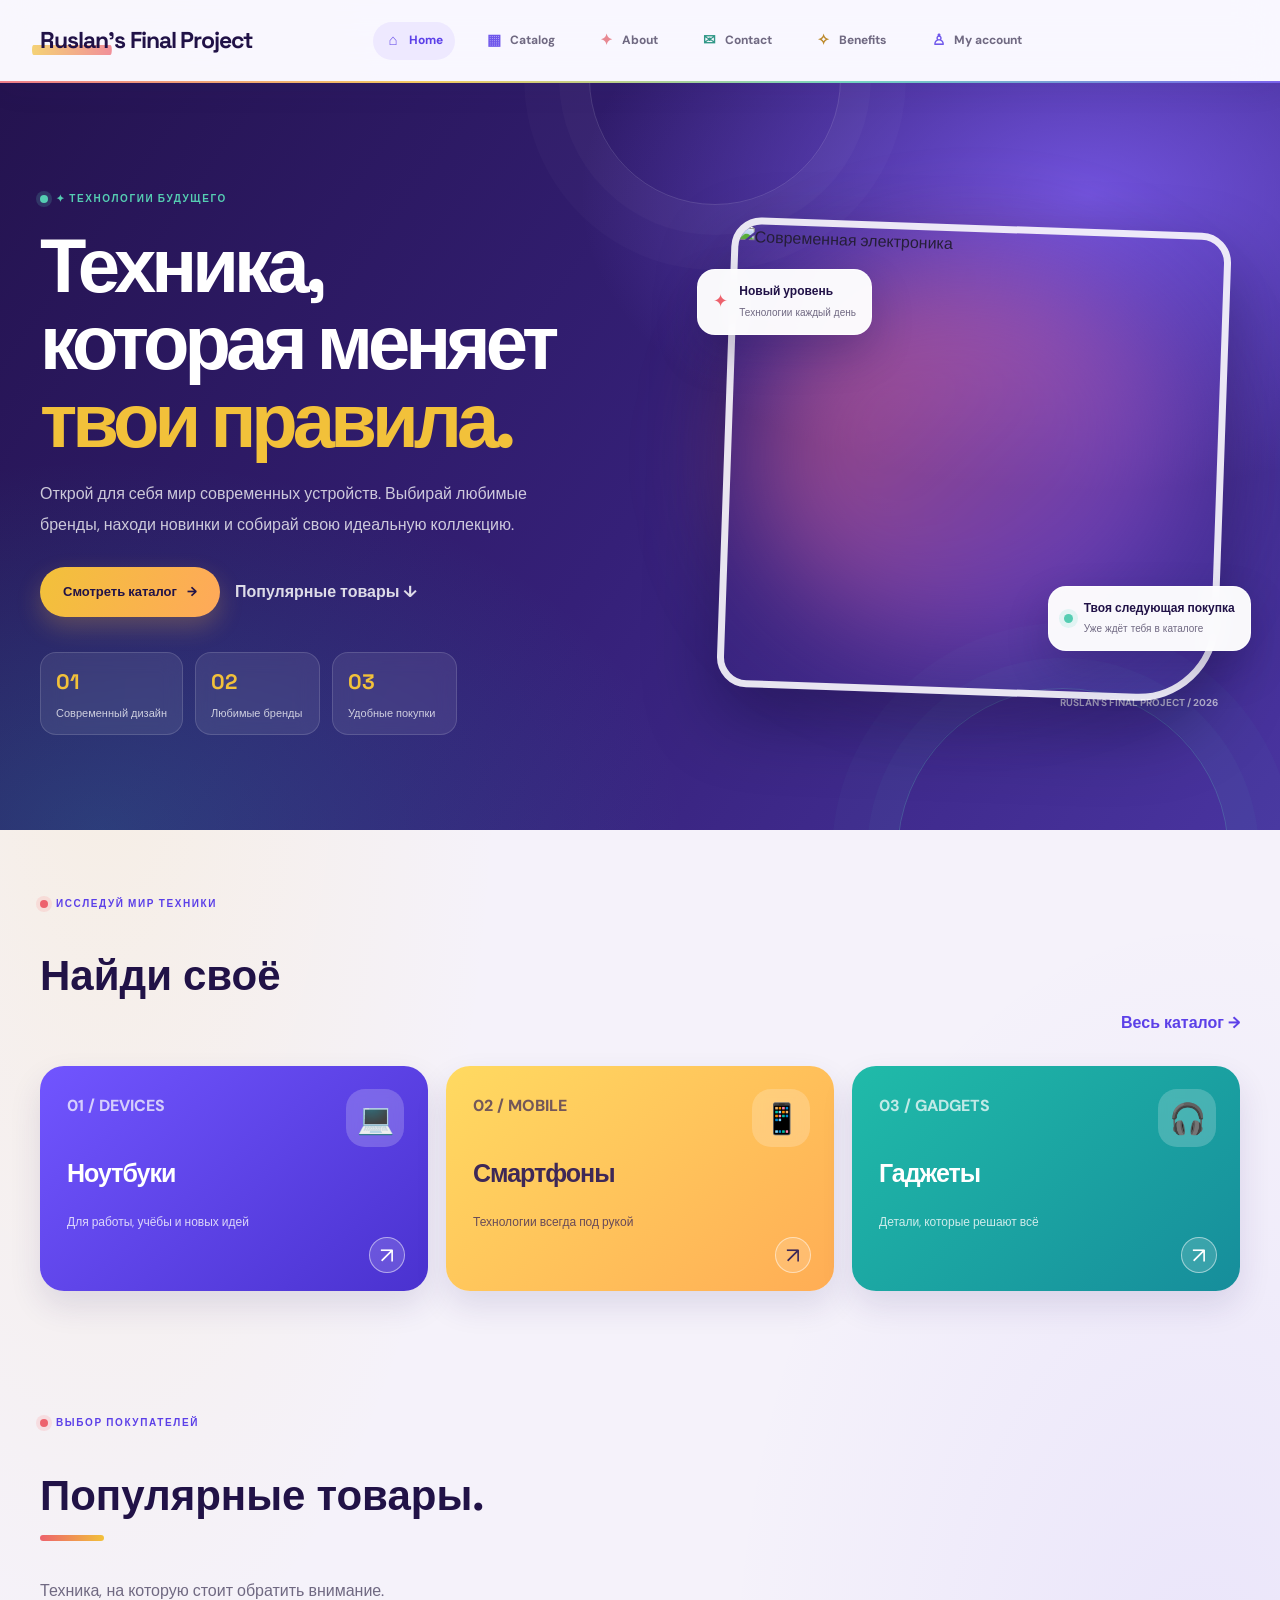
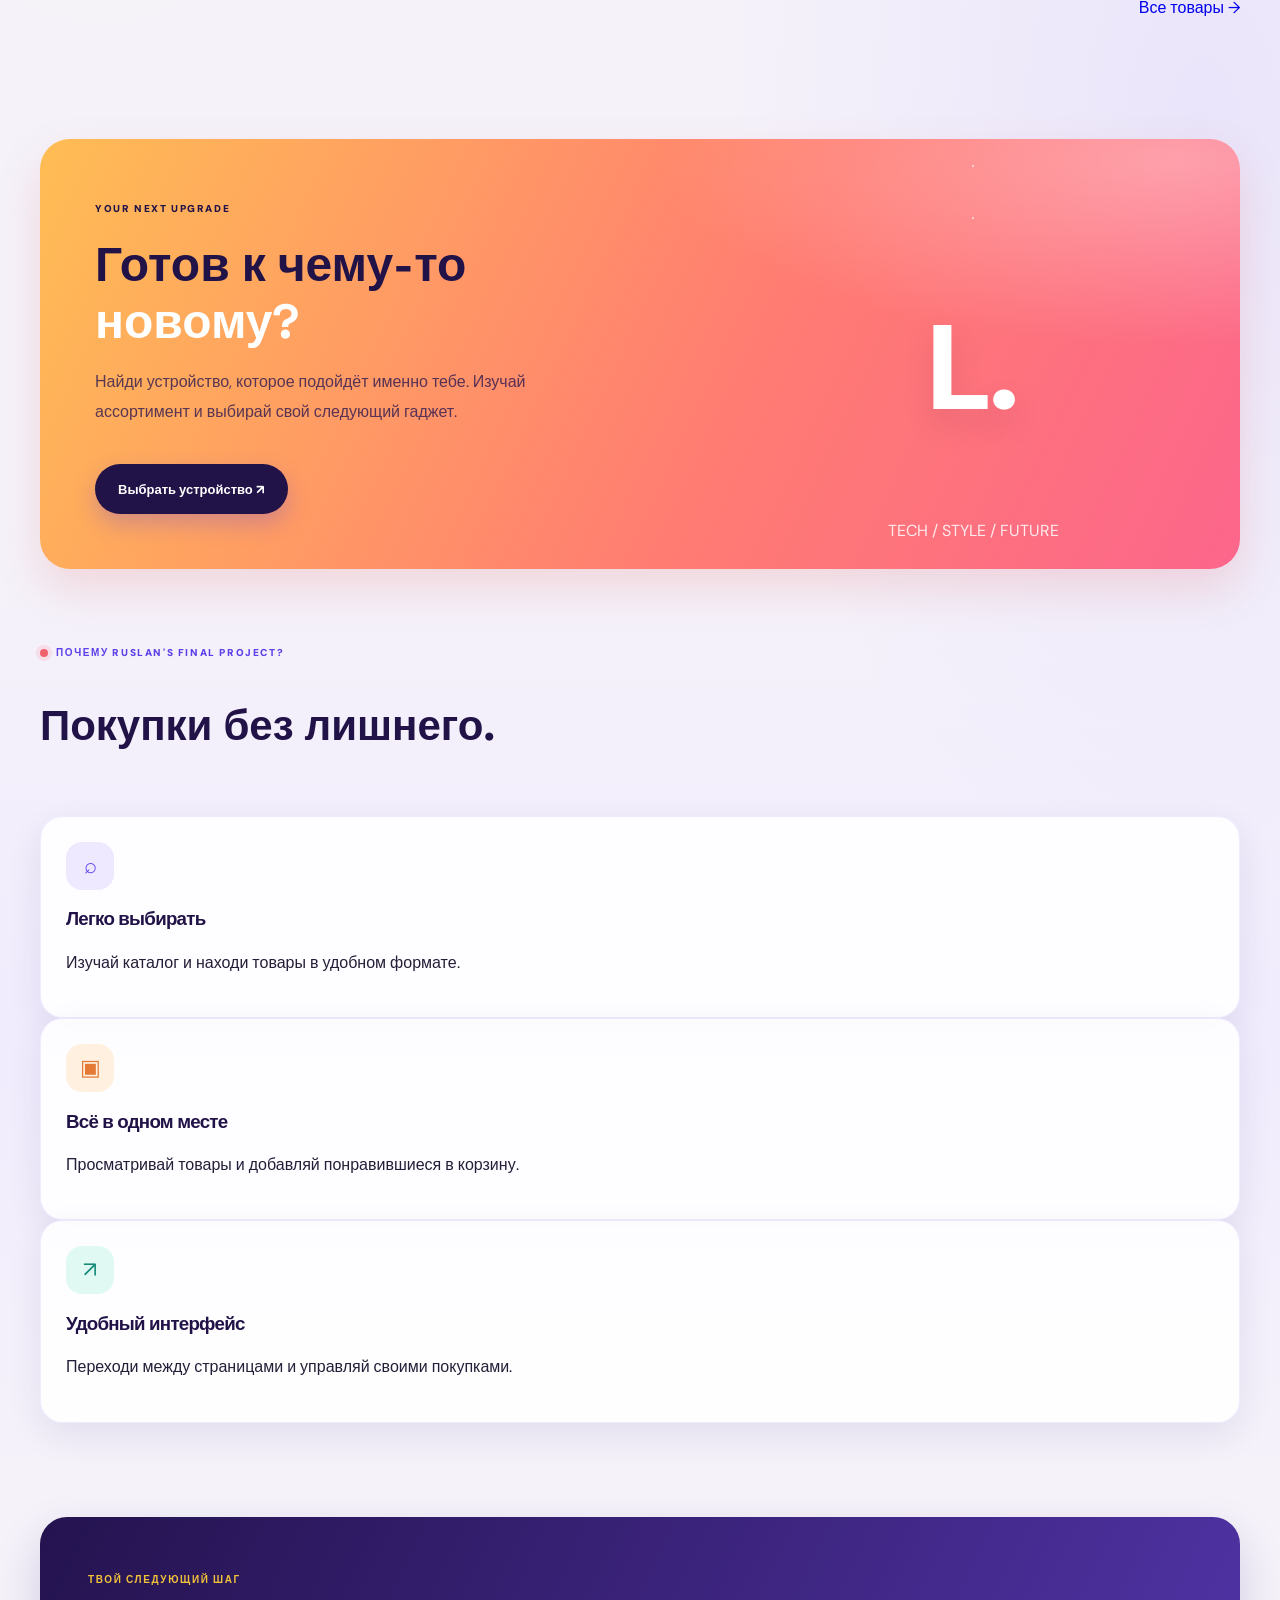
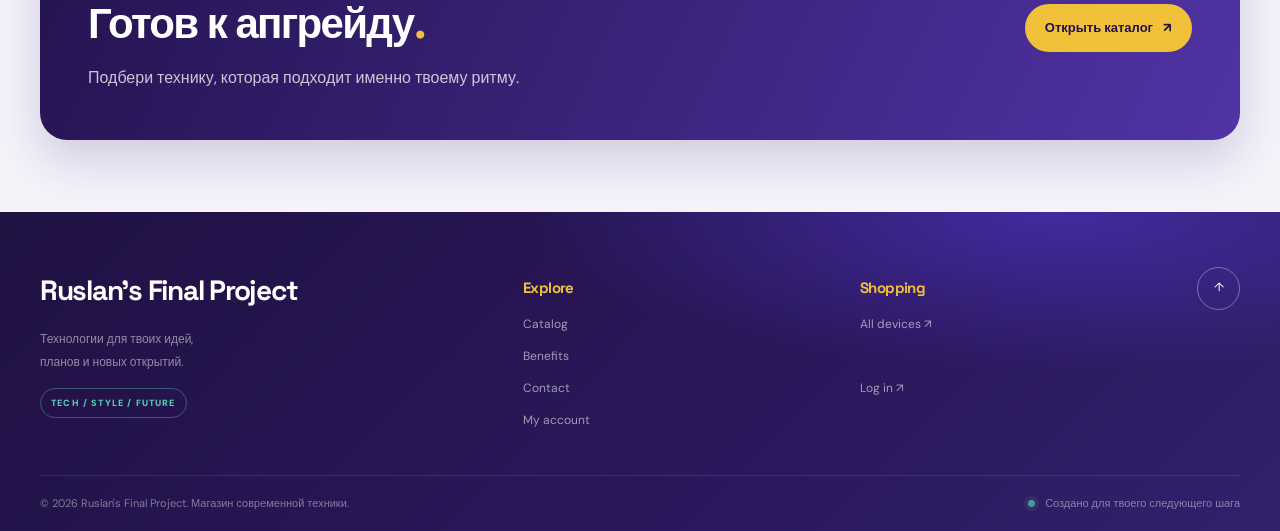
==== index.html @ 6d7d28b5 "Ruslan-s-Final-Project Ruslan-s-Final-Project" ====
<!doctype html>
<html lang="ru">
<head>
    <meta charset="UTF-8">
    <meta name="viewport" content="width=device-width, initial-scale=1.0">
    <title>Ruslan's Final Project — Магазин техники</title>
    <link rel="stylesheet" href="FinalProject.css">
</head>

<body>

    <!-- HEADER -->
    <header class="header" id="top">
        <div class="container header_inner">

            <a href="home.html" class="logo">Ruslan's Final Project</a>

            <nav class="nav" aria-label="Main navigation">
                <a href="home.html" class="nav_link active">Home</a>
                <a href="catalog.html" class="nav_link">Catalog</a>
                <a href="about.html" class="nav_link">About</a>
                <a href="Shop.html" class="nav_link">Contact</a>
                <a href="#advantages" class="nav_link">Benefits</a>
                <a href="account.html" class="nav_link">My account</a>
            </nav>

            <div class="header_action">
                <a href="cart.html" class="cart-link" data-auth-cart>
                    🛒 Cart
                </a>
            </div>

        </div>
    </header>


    <main>

        <!-- HERO -->
        <section class="home-hero">
            <div class="container hero-grid">

                <div class="hero-content">
                    <span class="hero-label">
                        ✦ ТЕХНОЛОГИИ БУДУЩЕГО
                    </span>

                    <h1>
                        Техника,<br>
                        которая меняет<br>
                        <span>твои правила.</span>
                    </h1>

                    <p>
                        Открой для себя мир современных устройств.
                        Выбирай любимые бренды, находи новинки
                        и собирай свою идеальную коллекцию.
                    </p>

                    <div class="hero-buttons">
                        <a href="catalog.html" class="btn">
                            Смотреть каталог <span>→</span>
                        </a>

                        <a href="#products-section" class="hero-secondary">
                            Популярные товары ↓
                        </a>
                    </div>

                    <div class="hero-stats">
                        <div>
                            <strong>01</strong>
                            <span>Современный дизайн</span>
                        </div>

                        <div>
                            <strong>02</strong>
                            <span>Любимые бренды</span>
                        </div>

                        <div>
                            <strong>03</strong>
                            <span>Удобные покупки</span>
                        </div>
                    </div>
                </div>

                <div class="hero-visual">
                    <div class="hero-glow"></div>

                    <div class="hero-image">
                        <img
                            src="https://images.unsplash.com/photo-1498049794561-7780e7231661?auto=format&fit=crop&w=1100&q=85"
                            alt="Современная электроника"
                        >
                    </div>

                    <div class="floating-card floating-card-top">
                        <span class="floating-icon">✦</span>
                        <div>
                            <strong>Новый уровень</strong>
                            <small>Технологии каждый день</small>
                        </div>
                    </div>

                    <div class="floating-card floating-card-bottom">
                        <span class="floating-dot"></span>
                        <div>
                            <strong>Твоя следующая покупка</strong>
                            <small>Уже ждёт тебя в каталоге</small>
                        </div>
                    </div>

                    <div class="hero-number">RUSLAN'S FINAL PROJECT / 2026</div>
                </div>

            </div>
        </section>


        <!-- CATEGORY STRIP -->
        <section class="category-section">
            <div class="container">

                <div class="section-heading">
                    <div>
                        <span class="eyebrow">ИССЛЕДУЙ МИР ТЕХНИКИ</span>
                        <h2>Найди своё</h2>
                    </div>

                    <a href="catalog.html" class="text-link">
                        Весь каталог →
                    </a>
                </div>

                <div class="category-grid">

                    <a href="catalog.html" class="category-card category-blue">
                        <span class="category-number">01 / DEVICES</span>
                        <span class="category-emoji">💻</span>
                        <h3>Ноутбуки</h3>
                        <p>Для работы, учёбы и новых идей</p>
                        <span class="category-arrow">↗</span>
                    </a>

                    <a href="catalog.html" class="category-card category-yellow">
                        <span class="category-number">02 / MOBILE</span>
                        <span class="category-emoji">📱</span>
                        <h3>Смартфоны</h3>
                        <p>Технологии всегда под рукой</p>
                        <span class="category-arrow">↗</span>
                    </a>

                    <a href="catalog.html" class="category-card category-dark">
                        <span class="category-number">03 / GADGETS</span>
                        <span class="category-emoji">🎧</span>
                        <h3>Гаджеты</h3>
                        <p>Детали, которые решают всё</p>
                        <span class="category-arrow">↗</span>
                    </a>

                </div>

            </div>
        </section>


        <!-- PRODUCTS -->
        <section class="section products-section" id="products-section">
            <div class="container">

                <div class="section-heading">
                    <div>
                        <span class="eyebrow">ВЫБОР ПОКУПАТЕЛЕЙ</span>
                        <h2>Популярные товары<span class="yellow-dot">.</span></h2>
                        <p class="section-description">
                            Техника, на которую стоит обратить внимание.
                        </p>
                    </div>

                    <a href="catalog.html" class="all-products">
                        Все товары <span>→</span>
                    </a>
                </div>

                <!-- home.js загружает товары сюда -->
                <div class="products" id="products"></div>

            </div>
        </section>


        <!-- PROMO BANNER -->
        <section class="promo-section">
            <div class="container">

                <div class="promo-banner">
                    <div class="promo-content">
                        <span class="promo-label">YOUR NEXT UPGRADE</span>

                        <h2>
                            Готов к чему-то<br>
                            <span>новому?</span>
                        </h2>

                        <p>
                            Найди устройство, которое подойдёт именно тебе.
                            Изучай ассортимент и выбирай свой следующий гаджет.
                        </p>

                        <a href="catalog.html" class="promo-button">
                            Выбрать устройство ↗
                        </a>
                    </div>

                    <div class="promo-decoration">
                        <div class="promo-circle circle-one"></div>
                        <div class="promo-circle circle-two"></div>
                        <div class="promo-symbol">L.</div>
                        <span class="promo-caption">TECH / STYLE / FUTURE</span>
                    </div>
                </div>

            </div>
        </section>


        <!-- ADVANTAGES -->
        <section class="advantages-section" id="advantages">
            <div class="container">

                <div class="section-heading">
                    <div>
                        <span class="eyebrow">ПОЧЕМУ RUSLAN'S FINAL PROJECT?</span>
                        <h2>Покупки без лишнего.</h2>
                    </div>
                </div>

                <div class="advantages-grid">

                    <article class="advantage-card">
                        <div class="advantage-icon">⌕</div>
                        <h3>Легко выбирать</h3>
                        <p>
                            Изучай каталог и находи товары
                            в удобном формате.
                        </p>
                    </article>

                    <article class="advantage-card">
                        <div class="advantage-icon">▣</div>
                        <h3>Всё в одном месте</h3>
                        <p>
                            Просматривай товары и добавляй
                            понравившиеся в корзину.
                        </p>
                    </article>

                    <article class="advantage-card">
                        <div class="advantage-icon">↗</div>
                        <h3>Удобный интерфейс</h3>
                        <p>
                            Переходи между страницами
                            и управляй своими покупками.
                        </p>
                    </article>

                </div>

            </div>
        </section>


        <!-- BOTTOM CTA -->
        <section class="bottom-cta">
            <div class="container bottom-cta-inner">
                <div class="bottom-cta-copy">
                    <span class="footer-kicker">ТВОЙ СЛЕДУЮЩИЙ ШАГ</span>
                    <h2>Готов к апгрейду<span>.</span></h2>
                    <p>Подбери технику, которая подходит именно твоему ритму.</p>
                </div>
                <a class="bottom-cta-link" href="catalog.html">
                    Открыть каталог <span aria-hidden="true">↗</span>
                </a>
            </div>
        </section>

    </main>

    <footer class="home-footer">
        <div class="container">
            <div class="home-footer-main">
                <div class="home-footer-brand">
                    <a href="home.html" class="home-footer-logo">Ruslan's Final Project</a>
                    <p>Технологии для твоих идей,<br>планов и новых открытий.</p>
                    <span class="footer-stamp">TECH / STYLE / FUTURE</span>
                </div>

                <nav class="home-footer-nav" aria-label="Explore">
                    <h2>Explore</h2>
                    <a href="catalog.html">Catalog</a>
                    <a href="home.html#advantages">Benefits</a>
                    <a href="Shop.html">Contact</a>
                    <a href="account.html">My account</a>
                </nav>

                <nav class="home-footer-nav" aria-label="Shopping">
                    <h2>Shopping</h2>
                    <a href="catalog.html">All devices <span aria-hidden="true">↗</span></a>
                    <a href="cart.html" data-auth-cart>Cart <span aria-hidden="true">↗</span></a>
                    <a href="login.html">Log in <span aria-hidden="true">↗</span></a>
                </nav>

                <a class="home-footer-back" href="#top" aria-label="Back to top">↑</a>
            </div>

            <div class="home-footer-bottom">
                <span>© 2026 Ruslan's Final Project. Магазин современной техники.</span>
                <span><i aria-hidden="true"></i> Создано для твоего следующего шага</span>
            </div>
        </div>
    </footer>

    <script src="home.js"></script>
    <script src="auth-ui.js"></script>
</body>
</html>
---- FinalProject.css ----
@import url('https://fonts.googleapis.com/css2?family=DM+Sans:wght@400;500;600;700;800&family=Space+Grotesk:wght@500;600;700&display=swap');

/* ============================================
   FINAL PROJECT — ULTIMATE PREMIUM UI
   Existing colors preserved
   ============================================ */

:root {
  --navy: #14233b;
  --blue: #235db9;
  --yellow: #f4cb50;
  --background: #f4f6f9;
  --text: #1b2939;
  --muted: #68778a;
  --border: #dfe5ec;
  --white: #ffffff;
  --success: #256b4c;
  --fx-radius: 8px;
  --fx-radius-sm: 6px;
  --fx-speed: 280ms cubic-bezier(.2, .75, .25, 1);
  --fx-shadow: 0 8px 28px rgba(20, 35, 59, .07);
  --fx-shadow-hover: 0 18px 42px rgba(20, 35, 59, .13);
  --fx-border: 1px solid var(--border, #e2e8f2);
}

* {
  box-sizing: border-box;
}

html {
  scroll-behavior: smooth;
  scroll-padding-top: 100px;
}

body {
  margin: 0;
  min-height: 100vh;
  display: flex;
  flex-direction: column;
  font-family: 'DM Sans', sans-serif;
  color: var(--text);
  background: var(--background);
  line-height: 1.65;
  -webkit-font-smoothing: antialiased;
  text-rendering: optimizeLegibility;
}

h1,
h2,
h3,
h4 {
  font-family: 'Space Grotesk', sans-serif;
}

main {
  flex: 1;
}

img {
  max-width: 100%;
  display: block;
}

a {
  text-decoration: none;
}

button,
input,
textarea,
select {
  font: inherit;
}

button,
a {
  -webkit-tap-highlight-color: transparent;
}

button {
  cursor: pointer;
}

button:focus-visible,
a:focus-visible,
input:focus-visible,
select:focus-visible,
textarea:focus-visible {
  outline: 3px solid var(--blue, #1458d4);
  outline-offset: 4px;
}

::selection {
  background: var(--yellow, #ffd83d);
  color: var(--navy, #071a36);
}

/* HEADER */

.header {
  position: sticky;
  z-index: 1000;
  top: 0;
  border-bottom: var(--fx-border);
  background: color-mix(in srgb, white 90%, transparent);
  backdrop-filter: blur(18px);
  -webkit-backdrop-filter: blur(18px);
  box-shadow: 0 5px 25px rgba(0, 0, 0, .035);
}

.header_inner,
.header-inner {
  width: min(1200px, calc(100% - 40px));
  min-height: 80px;
  margin: auto;
  display: flex;
  align-items: center;
  justify-content: space-between;
  gap: 22px;
}

.logo {
  flex-shrink: 0;
  font-size: 30px;
  font-weight: 900;
  letter-spacing: -1.8px;
  transition: transform var(--fx-speed);
}

.logo:hover {
  transform: translateY(-2px);
}

.nav,
.header nav {
  display: flex;
  align-items: center;
  justify-content: center;
  gap: clamp(12px, 2vw, 27px);
}

.nav_link,
.header nav a {
  position: relative;
  display: inline-flex;
  align-items: center;
  gap: 7px;
  padding: 9px 0;
  font-size: 13px;
  font-weight: 700;
  white-space: nowrap;
  transition: color var(--fx-speed);
}

.nav_link::after,
.header nav a::after {
  position: absolute;
  right: 0;
  bottom: 2px;
  left: 0;
  height: 2px;
  content: "";
  background: var(--blue, #1458d4);
  border-radius: 5px;
  transform: scaleX(0);
  transform-origin: left;
  transition: transform var(--fx-speed);
}

.nav_link:hover::after,
.header nav a:hover::after {
  transform: scaleX(1);
}

.header_action {
  display: flex;
  align-items: center;
  gap: 10px;
}

.cart-link {
  display: inline-flex;
  align-items: center;
  justify-content: center;
  gap: 9px;
  min-height: 45px;
  padding: 0 18px;
  border: 1px solid transparent;
  border-radius: 13px;
  background: var(--yellow, #ffd83d);
  color: var(--navy, #071a36);
  font-size: 13px;
  font-weight: 850;
  box-shadow: 0 6px 16px rgba(0, 0, 0, .07);
  transition: all var(--fx-speed);
}

.cart-link:hover {
  transform: translateY(-3px);
  box-shadow: var(--fx-shadow-hover);
}

/* GLOBAL TITLES */

h1,
h2,
h3,
h4 {
  line-height: 1.2;
  letter-spacing: -.45px;
}

.section {
  padding: clamp(45px, 7vw, 82px) 0;
}

.section h1,
.section h2,
.section-heading h2 {
  font-size: clamp(28px, 4vw, 43px);
  font-weight: 850;
  letter-spacing: -1.3px;
}

.section h1::after,
.section h2::after {
  display: block;
  width: 55px;
  height: 5px;
  margin-top: 14px;
  content: "";
  background: var(--yellow, #ffd83d);
  border-radius: 20px;
}

.section-heading {
  display: flex;
  align-items: end;
  justify-content: space-between;
  gap: 20px;
  margin-bottom: 30px;
}

.section-description {
  max-width: 650px;
  margin-top: 12px;
  opacity: .75;
  line-height: 1.85;
}

/* BUTTON SYSTEM */

.btn,
button[type="submit"],
.checkout-btn,
.promo-button,
.pay-button {
  position: relative;
  display: inline-flex;
  align-items: center;
  justify-content: center;
  gap: 10px;
  min-height: 49px;
  padding: 13px 22px;
  overflow: hidden;
  border: 1px solid transparent;
  border-radius: 13px;
  background: var(--yellow, #ffd83d);
  color: var(--navy, #071a36);
  font-size: 13px;
  font-weight: 850;
  text-align: center;
  box-shadow: 0 7px 18px rgba(0, 0, 0, .06);
  transition: transform var(--fx-speed), box-shadow var(--fx-speed),
    filter var(--fx-speed);
}

.btn:hover,
button[type="submit"]:hover,
.checkout-btn:hover,
.promo-button:hover,
.pay-button:hover {
  transform: translateY(-3px);
  filter: brightness(.97);
  box-shadow: var(--fx-shadow-hover);
}

.btn:active,
button[type="submit"]:active,
.checkout-btn:active {
  transform: scale(.98);
}

.btn-secondary {
  background: var(--navy, #071a36);
  color: white;
}

/* HERO */

.hero {
  padding: clamp(25px, 5vw, 55px) 0;
}

.hero > .container > .btn {
  margin-bottom: 25px;
}

.image-banner {
  position: relative;
  overflow: hidden;
  border-radius: 25px;
  background: var(--navy, #071a36);
  box-shadow: var(--fx-shadow-hover);
}

.image-banner img {
  display: block;
  width: 100%;
  height: auto;
  max-height: 560px;
  object-fit: cover;
  transition: transform .7s ease;
}

.image-banner:hover img {
  transform: scale(1.025);
}

.home-hero {
  position: relative;
  overflow: hidden;
  padding: clamp(45px, 7vw, 85px) 0;
}

.hero-grid {
  display: grid;
  grid-template-columns: 1fr .9fr;
  align-items: center;
  gap: clamp(28px, 6vw, 80px);
}

.hero-content h1 {
  margin: 15px 0 20px;
  font-size: clamp(38px, 5.5vw, 70px);
  font-weight: 900;
  line-height: 1.04;
  letter-spacing: -2px;
}

.hero-content > p {
  max-width: 540px;
  opacity: .76;
  line-height: 1.9;
}

.hero-buttons {
  display: flex;
  flex-wrap: wrap;
  align-items: center;
  gap: 15px;
  margin-top: 27px;
}

.hero-visual {
  position: relative;
  min-width: 0;
}

.hero-image {
  height: clamp(280px, 38vw, 470px);
  overflow: hidden;
  border: 7px solid white;
  border-radius: 25px;
  box-shadow: var(--fx-shadow-hover);
  transform: rotate(1deg);
}

.hero-image img {
  width: 100%;
  height: 100%;
  object-fit: cover;
  transition: transform .6s ease;
}

.hero-image:hover img {
  transform: scale(1.04);
}

.hero-stats {
  display: flex;
  flex-wrap: wrap;
  gap: 25px;
  margin-top: 35px;
}

.hero-stats > div {
  display: grid;
  gap: 4px;
}

.hero-stats strong {
  font-size: 21px;
  font-weight: 900;
}

.hero-stats span {
  font-size: 11px;
  opacity: .7;
}

/* CATEGORY CARDS */

.category-grid {
  display: grid;
  grid-template-columns: repeat(3, minmax(0, 1fr));
  gap: 18px;
}

.category-card {
  position: relative;
  min-height: 210px;
  padding: 25px;
  overflow: hidden;
  border: 1px solid rgba(255, 255, 255, .25);
  border-radius: var(--fx-radius);
  transition: transform var(--fx-speed), box-shadow var(--fx-speed);
}

.category-card:hover {
  transform: translateY(-6px);
  box-shadow: var(--fx-shadow-hover);
}

.category-card h3 {
  margin-top: 38px;
  font-size: 23px;
  font-weight: 850;
}

.category-card p {
  margin-top: 8px;
  font-size: 12px;
  opacity: .78;
}

.category-emoji {
  position: absolute;
  top: 20px;
  right: 22px;
  font-size: 31px;
  transition: transform var(--fx-speed);
}

.category-card:hover .category-emoji {
  transform: rotate(-8deg) scale(1.12);
}

.category-arrow {
  position: absolute;
  right: 23px;
  bottom: 18px;
  font-size: 22px;
}

/* PROMO BANNER */

.promo-banner {
  position: relative;
  display: grid;
  grid-template-columns: 1fr .8fr;
  min-height: 310px;
  overflow: hidden;
  border-radius: 25px;
  box-shadow: var(--fx-shadow);
}

.promo-content {
  position: relative;
  z-index: 1;
  padding: clamp(25px, 5vw, 55px);
}

.promo-content h2 {
  margin: 15px 0;
  font-size: clamp(30px, 4.5vw, 49px);
  font-weight: 900;
}

.promo-content > p {
  max-width: 450px;
  opacity: .75;
  line-height: 1.85;
}

.promo-button {
  margin-top: 22px;
}

.promo-decoration {
  position: relative;
  display: grid;
  place-items: center;
}

.promo-symbol {
  font-size: clamp(70px, 12vw, 140px);
  font-weight: 900;
  transition: transform .5s ease;
}

.promo-banner:hover .promo-symbol {
  transform: rotate(-8deg) scale(1.08);
}

/* PRODUCT GRID */

.products {
  display: grid;
  grid-template-columns: repeat(auto-fit, minmax(min(100%, 225px), 1fr));
  align-items: stretch;
  gap: 22px;
}

.product-card,
.product,
.products > .card,
.products > div {
  position: relative;
  display: flex;
  min-width: 0;
  flex-direction: column;
  overflow: hidden;
  padding: 17px;
  border: var(--fx-border);
  border-radius: var(--fx-radius);
  background: white;
  box-shadow: var(--fx-shadow);
  transition: transform var(--fx-speed), box-shadow var(--fx-speed),
    border-color var(--fx-speed);
}

.product-card:hover,
.product:hover,
.products > .card:hover,
.products > div:hover {
  transform: translateY(-7px);
  box-shadow: var(--fx-shadow-hover);
}

.product img,
.product-card img,
.card_img,
.products > .card img {
  width: 100%;
  height: 220px;
  padding: 12px;
  border-radius: 14px;
  background: #f5f7fb;
  object-fit: contain;
  transition: transform .45s ease;
}

.product:hover img,
.product-card:hover img,
.products > .card:hover img {
  transform: scale(1.045);
}

.product h2,
.product h3,
.product-card h2,
.product-card h3,
.card_title {
  margin: 15px 0 8px;
  font-size: 16px;
  font-weight: 850;
}

.product p,
.product-card p {
  font-size: 13px;
  line-height: 1.75;
  opacity: .72;
}

.card_price,
.product-price,
.product .price {
  margin: 12px 0;
  font-size: 21px;
  font-weight: 900;
}

.product button,
.product-card button,
.card button,
.products button {
  min-height: 43px;
  padding: 10px 14px;
  border: 0;
  border-radius: 11px;
  background: var(--navy, #071a36);
  color: white;
  font-size: 12px;
  font-weight: 800;
  transition: transform var(--fx-speed), filter var(--fx-speed);
}

.product button:hover,
.product-card button:hover,
.card button:hover,
.products button:hover {
  transform: translateY(-2px);
  filter: brightness(1.18);
}

.products button + button {
  margin-top: 8px;
}

/* SEARCH AND FILTERS */

#search {
  width: min(100%, 480px);
  min-height: 50px;
  margin: 20px 10px 20px 0;
  padding: 12px 17px;
  border: var(--fx-border);
  border-radius: 14px;
  background: white;
  box-shadow: var(--fx-shadow);
}

#categories {
  display: flex;
  flex-wrap: wrap;
  gap: 10px;
  margin-bottom: 25px;
}

#categories button,
.chip {
  padding: 9px 15px;
  border: var(--fx-border);
  border-radius: 999px;
  background: white;
  font-size: 12px;
  font-weight: 800;
  transition: all var(--fx-speed);
}

#categories button:hover,
.chip:hover {
  transform: translateY(-2px);
}

/* PRODUCT DETAILS */

#product:not(:empty) {
  display: grid;
  grid-template-columns: minmax(0, 1fr) minmax(0, 1fr);
  align-items: center;
  gap: clamp(25px, 5vw, 65px);
  margin: 35px 0;
  padding: clamp(20px, 4vw, 42px);
  border: var(--fx-border);
  border-radius: 25px;
  background: white;
  box-shadow: var(--fx-shadow);
}

#product img {
  width: 100%;
  max-height: 440px;
  padding: 18px;
  border-radius: 17px;
  background: #f5f7fb;
  object-fit: contain;
}

#product h1,
#product h2 {
  margin-bottom: 16px;
  font-size: clamp(27px, 4vw, 40px);
  font-weight: 900;
}

#product p {
  margin: 10px 0;
  opacity: .75;
}

#product button {
  margin-top: 17px;
}

#reviews {
  margin: 25px 0 55px;
  padding: 25px;
  border: var(--fx-border);
  border-radius: var(--fx-radius);
  background: white;
  box-shadow: var(--fx-shadow);
}

/* AUTHENTICATION */

.auth {
  display: grid;
  min-height: 70vh;
  place-items: center;
  padding: 45px 20px;
}

.form {
  width: min(100%, 460px);
  padding: clamp(25px, 5vw, 43px);
  border: var(--fx-border);
  border-radius: 24px;
  background: white;
  box-shadow: var(--fx-shadow-hover);
  animation: fx-enter .5s ease both;
}

.form h1 {
  margin-bottom: 25px;
  font-size: clamp(28px, 4vw, 36px);
  font-weight: 900;
  letter-spacing: -1px;
}

.form input,
.form select,
.form textarea {
  display: block;
  width: 100%;
  min-height: 49px;
  margin-bottom: 14px;
  padding: 12px 15px;
  border: var(--fx-border);
  border-radius: 12px;
  background: #fafbfe;
  outline: none;
}

.form input:focus,
.form select:focus,
.form textarea:focus {
  border-color: var(--blue, #1458d4);
  box-shadow: 0 0 0 4px rgba(20, 88, 212, .1);
}

.form button {
  width: 100%;
  min-height: 49px;
  margin-top: 6px;
}

.form p {
  margin-top: 18px;
  font-size: 13px;
  text-align: center;
  opacity: .75;
}

.form p a {
  font-weight: 800;
}

/* ACCOUNT */

.account-page,
.profile-page {
  min-height: 60vh;
  padding: 45px 0 65px;
}

.account-page h1,
.profile-page h1 {
  margin-bottom: 25px;
  font-size: clamp(30px, 4vw, 42px);
  font-weight: 900;
}

#account-info,
#profile-info,
.profile-card,
.account-section,
.profile-cart {
  margin-top: 20px;
  padding: clamp(18px, 3vw, 30px);
  border: var(--fx-border);
  border-radius: var(--fx-radius);
  background: white;
  box-shadow: var(--fx-shadow);
}

.profile-cart h2,
.account-section h2 {
  margin-bottom: 17px;
  font-size: 23px;
  font-weight: 900;
}

/* CART */

.cart-page {
  width: min(1150px, calc(100% - 40px));
  margin: auto;
  padding: 45px 0 70px;
}

.cart-page > h1 {
  margin-bottom: 28px;
  font-size: clamp(30px, 4vw, 43px);
  font-weight: 900;
}

#cart-items {
  display: grid;
  gap: 15px;
}

.cart-item {
  display: grid;
  grid-template-columns: 95px minmax(0, 1fr) auto auto;
  align-items: center;
  gap: 18px;
  padding: 16px;
  border: var(--fx-border);
  border-radius: 18px;
  background: white;
  box-shadow: var(--fx-shadow);
  transition: transform var(--fx-speed), box-shadow var(--fx-speed);
}

.cart-item:hover {
  transform: translateY(-2px);
  box-shadow: var(--fx-shadow-hover);
}

.cart-item img {
  width: 95px;
  height: 85px;
  padding: 7px;
  border-radius: 12px;
  background: #f5f7fb;
  object-fit: contain;
}

.cart-item h3 {
  font-size: 14px;
  font-weight: 850;
}

.cart-item p {
  margin-top: 5px;
  font-weight: 850;
}

.cart-item button {
  min-height: 38px;
  padding: 8px 12px;
  border: var(--fx-border);
  border-radius: 10px;
  background: white;
  font-size: 12px;
  font-weight: 800;
}

.cart-item button:hover {
  transform: translateY(-2px);
}

.cart-summary {
  display: flex;
  flex-wrap: wrap;
  align-items: center;
  justify-content: flex-end;
  gap: 12px;
  margin-top: 22px;
  padding: 22px;
  border: var(--fx-border);
  border-radius: 18px;
  background: white;
  box-shadow: var(--fx-shadow);
}

.cart-summary h2 {
  margin-right: auto;
  font-size: 22px;
  font-weight: 900;
}

#cart-items > h2,
#cart-items > p,
.empty-state {
  padding: 35px 20px;
  border: 1px dashed var(--border, #e2e8f2);
  border-radius: 17px;
  text-align: center;
  opacity: .8;
}

/* PAYMENT */

.payment-page {
  width: min(1120px, calc(100% - 40px));
  margin: auto;
  padding: 38px 0 70px;
}

.payment-layout {
  display: grid;
  grid-template-columns: minmax(0, 1.4fr) minmax(270px, .8fr);
  align-items: start;
  gap: 22px;
}

.payment-card,
.order-card {
  padding: clamp(22px, 4vw, 38px);
  border: var(--fx-border);
  border-radius: 22px;
  background: white;
  box-shadow: var(--fx-shadow);
}

.section-title h1,
.order-card h2 {
  margin: 7px 0 18px;
  font-size: clamp(25px, 3vw, 32px);
  font-weight: 900;
}

.demo-notice {
  margin-bottom: 22px;
  padding: 15px;
  border-left: 4px solid var(--yellow, #ffd83d);
  border-radius: 0 12px 12px 0;
}

.payment-card form > h2 {
  margin: 24px 0 15px;
  font-size: 19px;
  font-weight: 850;
}

.payment-card form > label,
.input-row label {
  display: block;
  margin: 12px 0 6px;
  font-size: 12px;
  font-weight: 800;
}

.payment-card input:not([type="radio"]),
.payment-card select {
  width: 100%;
  min-height: 47px;
  padding: 11px 13px;
  border: var(--fx-border);
  border-radius: 11px;
}

.method {
  display: flex;
  align-items: center;
  gap: 12px;
  margin: 10px 0;
  padding: 14px;
  border: var(--fx-border);
  border-radius: 13px;
  cursor: pointer;
  transition: border-color var(--fx-speed), transform var(--fx-speed);
}

.method:hover {
  transform: translateY(-2px);
}

.method:has(input:checked) {
  border-color: var(--blue, #1458d4);
}

.method-icon {
  display: grid;
  width: 40px;
  height: 40px;
  flex-shrink: 0;
  place-items: center;
  border-radius: 11px;
}

.input-row {
  display: grid;
  grid-template-columns: 1fr 1fr;
  gap: 13px;
}

.pay-button {
  width: 100%;
  margin-top: 20px;
}

.order-card {
  position: sticky;
  top: 100px;
}

.order-product {
  display: flex;
  align-items: center;
  gap: 13px;
  padding: 15px 0;
  border-top: var(--fx-border);
  border-bottom: var(--fx-border);
}

.order-product img {
  width: 55px;
  height: 55px;
  border-radius: 10px;
  object-fit: contain;
}

.price-line {
  display: flex;
  justify-content: space-between;
  gap: 15px;
  padding-top: 15px;
}

.price-line.total {
  margin-top: 15px;
  padding-top: 18px;
  border-top: var(--fx-border);
  font-size: 15px;
  font-weight: 900;
}

.price-line.total strong {
  font-size: 22px;
}

/* ABOUT PAGE */

.about-hero,
.about-story,
.about-approach {
  padding-top: clamp(48px, 7vw, 90px);
  padding-bottom: clamp(48px, 7vw, 90px);
}

.about-hero-grid,
.about-story-grid {
  display: grid;
  grid-template-columns: minmax(0, 1fr) minmax(0, .95fr);
  align-items: center;
  gap: clamp(30px, 6vw, 80px);
}

.about-hero-copy h1 {
  margin: 17px 0;
  font-size: clamp(40px, 5.5vw, 68px);
  font-weight: 900;
  line-height: 1.04;
  letter-spacing: -2px;
}

.about-hero-copy > p,
.about-story-copy p {
  line-height: 1.9;
  opacity: .76;
}

.about-hero-visual img,
.about-story-visual img {
  width: 100%;
  max-height: 500px;
  border-radius: 23px;
  object-fit: cover;
  box-shadow: var(--fx-shadow-hover);
  transition: transform .5s ease;
}

.about-hero-visual:hover img,
.about-story-visual:hover img {
  transform: translateY(-4px);
}

.about-hero-actions,
.about-last-call-inner {
  display: flex;
  flex-wrap: wrap;
  align-items: center;
  gap: 18px;
  margin-top: 25px;
}

.about-principles-grid,
.about-steps {
  display: grid;
  grid-template-columns: repeat(3, minmax(0, 1fr));
  gap: 22px;
}

.about-step {
  padding: 24px;
  border: var(--fx-border);
  border-radius: 17px;
  background: white;
  transition: transform var(--fx-speed), box-shadow var(--fx-speed);
}

.about-step:hover {
  transform: translateY(-5px);
  box-shadow: var(--fx-shadow-hover);
}

.about-step h3 {
  margin: 18px 0 10px;
  font-size: 19px;
  font-weight: 850;
}

.about-step p {
  font-size: 13px;
  line-height: 1.85;
  opacity: .75;
}

.about-last-call {
  padding: 45px 0;
}

.about-last-call-inner {
  justify-content: space-between;
  margin-top: 0;
}

.about-last-call h2 {
  margin-top: 8px;
  font-size: clamp(27px, 4vw, 39px);
  font-weight: 900;
}

/* FOOTER */

footer {
  margin-top: auto;
  padding: 24px max(20px, calc((100% - 1150px) / 2));
  border-top: var(--fx-border);
  font-size: 12px;
}

footer p {
  margin: 0;
  line-height: 1.9;
}

.home-footer {
  display: block;
  overflow: hidden;
  padding: 0;
  border: 0;
  background: var(--navy, #071a36);
  color: white;
}

.home-footer-main {
  display: grid;
  grid-template-columns: 1.5fr 1fr 1fr auto;
  gap: 30px;
  padding-top: 55px;
  padding-bottom: 45px;
}

.home-footer-logo {
  font-size: 34px;
  font-weight: 900;
  letter-spacing: -1.5px;
}

.home-footer-brand p {
  max-width: 340px;
  margin-top: 15px;
  opacity: .7;
  line-height: 1.9;
}

.home-footer-nav {
  display: flex;
  flex-direction: column;
  align-items: flex-start;
  gap: 12px;
}

.home-footer-nav h2 {
  margin-bottom: 6px;
  font-size: 15px;
}

.home-footer-nav a {
  font-size: 12px;
  opacity: .75;
  transition: opacity var(--fx-speed), transform var(--fx-speed);
}

.home-footer-nav a:hover {
  opacity: 1;
  transform: translateX(4px);
}

.home-footer-back {
  display: grid;
  width: 43px;
  height: 43px;
  place-items: center;
  border: 1px solid currentColor;
  border-radius: 50%;
  transition: transform var(--fx-speed);
}

.home-footer-back:hover {
  transform: translateY(-4px);
}

.home-footer-bottom {
  display: flex;
  flex-wrap: wrap;
  justify-content: space-between;
  gap: 12px;
  padding: 18px 0;
  border-top: 1px solid rgba(255, 255, 255, .15);
  font-size: 11px;
  opacity: .7;
}

/* TABLES */

table {
  width: 100%;
  border-collapse: collapse;
  overflow: hidden;
  border-radius: 13px;
  background: white;
}

th,
td {
  padding: 14px;
  border-bottom: var(--fx-border);
  text-align: left;
}

th {
  font-size: 12px;
  font-weight: 850;
}

td {
  font-size: 13px;
}

/* ANIMATIONS */

@keyframes fx-enter {
  from {
    opacity: 0;
    transform: translateY(14px);
  }

  to {
    opacity: 1;
    transform: translateY(0);
  }
}

.form,
#product:not(:empty) {
  animation: fx-enter .45s ease both;
}

/* TABLET */

@media (max-width: 900px) {
  .header_inner,
  .header-inner {
    gap: 13px;
  }

  .nav,
  .header nav {
    gap: 13px;
  }

  .nav_link,
  .header nav a {
    font-size: 11px;
  }

  .hero-grid,
  .about-hero-grid,
  .about-story-grid {
    gap: 28px;
  }

  .home-footer-main {
    grid-template-columns: 1fr 1fr;
  }

  .home-footer-brand {
    grid-column: 1 / -1;
  }

  .home-footer-back {
    display: none;
  }
}

/* MOBILE */

@media (max-width: 680px) {
  .header_inner,
  .header-inner {
    width: calc(100% - 30px);
    min-height: auto;
    flex-wrap: wrap;
    gap: 10px;
    padding: 12px 0;
  }

  .logo {
    font-size: 26px;
  }

  .nav,
  .header nav {
    order: 3;
    width: 100%;
    justify-content: space-between;
    gap: 13px;
    overflow-x: auto;
    scrollbar-width: none;
  }

  .nav::-webkit-scrollbar,
  .header nav::-webkit-scrollbar {
    display: none;
  }

  .nav_link,
  .header nav a {
    flex-shrink: 0;
    font-size: 11px;
  }

  .cart-link {
    min-height: 39px;
    padding: 0 12px;
  }

  .hero-grid,
  .about-hero-grid,
  .about-story-grid {
    grid-template-columns: 1fr;
  }

  .hero-content h1,
  .about-hero-copy h1 {
    font-size: clamp(38px, 10vw, 56px);
  }

  .hero-visual {
    width: 100%;
    max-width: 470px;
    margin: auto;
  }

  .hero-image {
    height: 310px;
  }

  .section-heading {
    align-items: flex-start;
  }

  .category-grid,
  .about-principles-grid,
  .about-steps {
    grid-template-columns: 1fr;
  }

  .category-card {
    min-height: 165px;
  }

  .promo-banner {
    grid-template-columns: 1fr;
  }

  .promo-decoration {
    min-height: 130px;
  }

  .products {
    grid-template-columns: repeat(2, minmax(0, 1fr));
    gap: 12px;
  }

  .product-card,
  .product,
  .products > .card,
  .products > div {
    padding: 11px;
    border-radius: 14px;
  }

  .product img,
  .product-card img,
  .card_img,
  .products > .card img {
    height: 145px;
    padding: 7px;
  }

  .product h2,
  .product h3,
  .product-card h2,
  .product-card h3,
  .card_title {
    font-size: 13px;
  }

  .product button,
  .product-card button,
  .products button {
    width: 100%;
    padding: 9px 6px;
    font-size: 10px;
  }

  #product:not(:empty) {
    grid-template-columns: 1fr;
    padding: 17px;
  }

  #product img {
    max-height: 300px;
  }

  .cart-page,
  .payment-page {
    width: calc(100% - 30px);
    padding-top: 28px;
  }

  .cart-item {
    grid-template-columns: 62px minmax(0, 1fr);
    gap: 11px;
    padding: 12px;
  }

  .cart-item img {
    width: 62px;
    height: 62px;
    grid-row: span 2;
  }

  .cart-item button {
    grid-column: 2;
    justify-self: start;
  }

  .cart-summary {
    justify-content: stretch;
    padding: 16px;
  }

  .cart-summary h2 {
    width: 100%;
    font-size: 19px;
  }

  .cart-summary button,
  .cart-summary .checkout-btn {
    flex: 1 1 100%;
  }

  .payment-layout {
    grid-template-columns: 1fr;
  }

  .order-card {
    position: static;
  }

  .input-row {
    grid-template-columns: 1fr;
    gap: 0;
  }

  .form,
  .payment-card,
  .order-card {
    padding: 23px 18px;
    border-radius: 17px;
  }

  .home-footer-main {
    grid-template-columns: 1fr 1fr;
    gap: 27px 18px;
    padding-top: 38px;
    padding-bottom: 30px;
  }

  .home-footer-brand {
    grid-column: 1 / -1;
  }

  .home-footer-bottom {
    flex-direction: column;
  }

  .about-hero,
  .about-story,
  .about-approach {
    padding-top: 45px;
    padding-bottom: 45px;
  }

  .about-hero-visual img,
  .about-story-visual img {
    max-height: 340px;
  }

  .about-last-call-inner {
    align-items: flex-start;
    flex-direction: column;
  }

  footer {
    padding: 20px 15px;
  }
}

@media (max-width: 380px) {
  .products {
    grid-template-columns: 1fr;
  }

  .hero-buttons,
  .about-hero-actions {
    align-items: flex-start;
    flex-direction: column;
  }

  .home-footer-main {
    grid-template-columns: 1fr;
  }

  .home-footer-brand {
    grid-column: auto;
  }
}

@media (prefers-reduced-motion: reduce) {
  *,
  *::before,
  *::after {
    scroll-behavior: auto !important;
    animation-duration: .01ms !important;
    transition-duration: .01ms !important;
  }
}

/* ==========================================
   FINAL PROJECT — SIGNATURE DESIGN UPGRADE
   Uses your existing colors
   ========================================== */

:root {
  --signature-radius: 22px;
  --signature-radius-sm: 14px;
  --signature-ease: cubic-bezier(.22, 1, .36, 1);
  --signature-speed: 320ms;
  --signature-shadow:
    0 2px 5px rgba(0, 0, 0, .025),
    0 12px 30px rgba(0, 0, 0, .055);
  --signature-shadow-hover:
    0 5px 12px rgba(0, 0, 0, .035),
    0 24px 55px rgba(0, 0, 0, .13);
}

/* Base */

html {
  scroll-behavior: smooth;
  scroll-padding-top: 110px;
}

body {
  min-height: 100vh;
  display: flex;
  flex-direction: column;
  -webkit-font-smoothing: antialiased;
}

main {
  flex: 1;
}

img {
  max-width: 100%;
}

a,
button,
input,
select,
textarea {
  -webkit-tap-highlight-color: transparent;
}

a,
button {
  transition:
    transform var(--signature-speed) var(--signature-ease),
    box-shadow var(--signature-speed) var(--signature-ease),
    background-color var(--signature-speed) ease,
    color var(--signature-speed) ease;
}

:focus-visible {
  outline: 3px solid var(--blue, #0755c9);
  outline-offset: 4px;
}

/* Header */

.header {
  position: sticky;
  z-index: 100;
  top: 0;
  background: rgba(255, 255, 255, .88);
  backdrop-filter: blur(20px) saturate(150%);
  -webkit-backdrop-filter: blur(20px) saturate(150%);
  border-bottom: 1px solid rgba(100, 116, 139, .14);
  box-shadow: 0 5px 25px rgba(0, 0, 0, .035);
}

.header_inner {
  min-height: 82px;
  gap: 24px;
}

.logo {
  position: relative;
  font-size: clamp(25px, 3vw, 34px);
  font-weight: 950;
  letter-spacing: -2px;
  isolation: isolate;
}

.logo::after {
  position: absolute;
  z-index: -1;
  right: -7px;
  bottom: 2px;
  left: -7px;
  height: 9px;
  border-radius: 5px;
  background: var(--yellow, #ffd500);
  opacity: .7;
  content: "";
  transform: scaleX(.35);
  transform-origin: left;
  transition: transform var(--signature-speed) var(--signature-ease);
}

.logo:hover::after {
  transform: scaleX(1);
}

.nav {
  gap: clamp(12px, 2.2vw, 30px);
}

.nav_link {
  position: relative;
  font-size: 13px;
  font-weight: 750;
}

.nav_link::after {
  position: absolute;
  right: 0;
  bottom: -5px;
  left: 0;
  height: 2px;
  content: "";
  border-radius: 5px;
  background: var(--blue, #0755c9);
  transform: scaleX(0);
  transform-origin: left;
  transition: transform var(--signature-speed) var(--signature-ease);
}

.nav_link:hover::after {
  transform: scaleX(1);
}

.cart-link {
  display: inline-flex;
  align-items: center;
  justify-content: center;
  gap: 9px;
  min-height: 46px;
  padding: 0 19px;
  border-radius: 14px;
  background: var(--yellow, #ffd500);
  font-size: 13px;
  font-weight: 850;
  box-shadow: 0 6px 0 rgba(0, 0, 0, .045);
}

.cart-link:hover {
  transform: translateY(-3px);
  box-shadow: 0 12px 25px rgba(0, 0, 0, .12);
}

/* Hero */

.hero {
  padding-top: clamp(28px, 5vw, 60px);
  padding-bottom: 30px;
}

.image-banner {
  position: relative;
  overflow: hidden;
  border-radius: clamp(16px, 3vw, 30px);
  box-shadow: var(--signature-shadow-hover);
  isolation: isolate;
}

.image-banner img {
  display: block;
  width: 100%;
  height: auto;
  max-height: 590px;
  object-fit: cover;
  transition: transform 900ms var(--signature-ease);
}

.image-banner:hover img {
  transform: scale(1.035);
}

/* Typography */

h1,
h2,
h3 {
  text-wrap: balance;
  letter-spacing: -.045em;
}

.section h1 {
  margin-bottom: 32px;
  font-size: clamp(30px, 4.5vw, 48px);
  font-weight: 950;
}

.section h1::after {
  display: block;
  width: 60px;
  height: 5px;
  margin-top: 17px;
  border-radius: 20px;
  background: var(--yellow, #ffd500);
  content: "";
}

.section {
  padding-top: clamp(45px, 7vw, 85px);
  padding-bottom: clamp(45px, 7vw, 85px);
}

/* Buttons */

.btn,
button[type="submit"],
.checkout-btn,
.promo-button,
.pay-button {
  position: relative;
  display: inline-flex;
  align-items: center;
  justify-content: center;
  gap: 10px;
  min-height: 49px;
  padding: 13px 22px;
  overflow: hidden;
  border: 1px solid transparent;
  border-radius: 14px;
  background: var(--yellow, #ffd500);
  font-size: 13px;
  font-weight: 850;
  box-shadow: 0 5px 0 rgba(0, 0, 0, .055);
  isolation: isolate;
}

.btn::before,
button[type="submit"]::before,
.checkout-btn::before {
  position: absolute;
  z-index: -1;
  inset: 0;
  content: "";
  background: rgba(255, 255, 255, .22);
  transform: translateX(-110%) skewX(-15deg);
  transition: transform 550ms var(--signature-ease);
}

.btn:hover::before,
button[type="submit"]:hover::before,
.checkout-btn:hover::before {
  transform: translateX(110%) skewX(-15deg);
}

.btn:hover,
button[type="submit"]:hover,
.checkout-btn:hover,
.pay-button:hover {
  transform: translateY(-3px);
  box-shadow: 0 12px 25px rgba(0, 0, 0, .13);
}

.btn:active,
button[type="submit"]:active,
.checkout-btn:active {
  transform: scale(.98);
}

/* Product cards */

.products {
  gap: 23px;
}

.products > *,
.product-card,
.product,
.products > .card {
  position: relative;
  display: flex;
  min-width: 0;
  flex-direction: column;
  overflow: hidden;
  padding: 16px;
  border: 1px solid rgba(120, 135, 155, .17);
  border-radius: var(--signature-radius);
  background: white;
  box-shadow: var(--signature-shadow);
  transition:
    transform 420ms var(--signature-ease),
    box-shadow 420ms var(--signature-ease),
    border-color 420ms ease;
}

.products > *:hover,
.product-card:hover,
.product:hover,
.products > .card:hover {
  z-index: 2;
  transform: translateY(-8px);
  border-color: rgba(100, 130, 180, .35);
  box-shadow: var(--signature-shadow-hover);
}

.products img,
.product-card img,
.product img,
.products > .card img {
  width: 100%;
  height: 230px;
  padding: 12px;
  border-radius: 15px;
  background: #f5f7fb;
  object-fit: contain;
  transition: transform 600ms var(--signature-ease);
}

.products > *:hover img,
.product-card:hover img,
.product:hover img {
  transform: scale(1.055);
}

.products h2,
.products h3,
.product-card h2,
.product-card h3,
.product h2,
.product h3 {
  margin: 15px 0 8px;
  font-size: 16px;
  font-weight: 850;
  line-height: 1.4;
}

.products p,
.product-card p,
.product p {
  font-size: 13px;
  line-height: 1.8;
  opacity: .75;
}

.products button,
.product-card button,
.product button {
  min-height: 43px;
  margin-top: auto;
  padding: 11px 14px;
  border: 0;
  border-radius: 12px;
  background: var(--blue, #0755c9);
  color: white;
  font-size: 12px;
  font-weight: 850;
  transition:
    transform var(--signature-speed) var(--signature-ease),
    filter var(--signature-speed) ease;
}

.products button:hover,
.product-card button:hover,
.product button:hover {
  transform: translateY(-2px);
  filter: brightness(1.12);
}

/* Search */

#search,
input,
select,
textarea {
  transition:
    border-color var(--signature-speed) ease,
    box-shadow var(--signature-speed) ease,
    background-color var(--signature-speed) ease;
}

#search {
  min-height: 50px;
  padding: 12px 17px;
  border-radius: 14px;
}

input:focus,
select:focus,
textarea:focus,
#search:focus {
  border-color: var(--blue, #0755c9);
  box-shadow: 0 0 0 4px rgba(7, 85, 201, .11);
  outline: none;
}

/* Product details */

#product:not(:empty) {
  display: grid;
  grid-template-columns: minmax(0, 1fr) minmax(0, 1fr);
  align-items: center;
  gap: clamp(25px, 5vw, 70px);
  padding: clamp(20px, 4vw, 45px);
  border: 1px solid rgba(120, 135, 155, .17);
  border-radius: 26px;
  background: white;
  box-shadow: var(--signature-shadow);
  animation: signature-enter .55s var(--signature-ease) both;
}

#product img {
  width: 100%;
  max-height: 450px;
  padding: 20px;
  border-radius: 18px;
  background: #f5f7fb;
  object-fit: contain;
}

#product h1,
#product h2 {
  font-size: clamp(27px, 4vw, 42px);
  font-weight: 950;
}

#product p {
  line-height: 1.9;
}

/* Login and registration */

.form {
  width: min(100%, 470px);
  margin: 40px auto;
  padding: clamp(25px, 5vw, 44px);
  border: 1px solid rgba(120, 135, 155, .2);
  border-radius: 25px;
  background: white;
  box-shadow: var(--signature-shadow-hover);
  animation: signature-enter .55s var(--signature-ease) both;
}

.form h1 {
  margin-bottom: 26px;
  font-size: clamp(28px, 4vw, 38px);
  font-weight: 950;
}

.form input,
.form select,
.form textarea {
  width: 100%;
  min-height: 49px;
  margin-bottom: 14px;
  padding: 12px 15px;
  border: 1px solid #e1e7f0;
  border-radius: 12px;
  background: #fafbfe;
}

.form button {
  width: 100%;
  margin-top: 7px;
}

.form p {
  margin-top: 18px;
  font-size: 13px;
  text-align: center;
}

/* Account and profile */

.profile-card,
.profile-cart,
.account-section,
#account-info,
#profile-info {
  margin-top: 20px;
  padding: clamp(20px, 4vw, 32px);
  border: 1px solid rgba(120, 135, 155, .18);
  border-radius: 21px;
  background: white;
  box-shadow: var(--signature-shadow);
}

.profile-cart h2,
.account-section h2 {
  margin-bottom: 20px;
  font-size: 24px;
  font-weight: 900;
}

/* Cart */

.cart-item {
  display: grid;
  grid-template-columns: 90px minmax(0, 1fr) auto;
  align-items: center;
  gap: 17px;
  margin-bottom: 14px;
  padding: 16px;
  border: 1px solid rgba(120, 135, 155, .18);
  border-radius: 19px;
  background: white;
  box-shadow: var(--signature-shadow);
  transition: transform var(--signature-speed) var(--signature-ease),
    box-shadow var(--signature-speed) ease;
}

.cart-item:hover {
  transform: translateY(-3px);
  box-shadow: var(--signature-shadow-hover);
}

.cart-item img {
  width: 90px;
  height: 85px;
  padding: 7px;
  border-radius: 13px;
  background: #f5f7fb;
  object-fit: contain;
}

.cart-item h3 {
  font-size: 15px;
  font-weight: 850;
}

.cart-item button {
  min-height: 39px;
  padding: 9px 13px;
  border: 1px solid #e2e8f0;
  border-radius: 11px;
  background: white;
  font-size: 12px;
  font-weight: 800;
}

.cart-item button:hover {
  transform: translateY(-2px);
}

.cart-summary {
  margin-top: 22px;
  padding: 24px;
  border: 1px solid rgba(120, 135, 155, .18);
  border-radius: 20px;
  background: white;
  box-shadow: var(--signature-shadow);
}

/* Payment */

.payment-card,
.order-card {
  padding: clamp(22px, 4vw, 38px);
  border: 1px solid rgba(120, 135, 155, .18);
  border-radius: 23px;
  background: white;
  box-shadow: var(--signature-shadow);
}

.method {
  display: flex;
  align-items: center;
  gap: 13px;
  margin: 10px 0;
  padding: 15px;
  border: 1px solid #e1e7f0;
  border-radius: 14px;
  transition: border-color var(--signature-speed) ease,
    transform var(--signature-speed) var(--signature-ease);
}

.method:hover {
  transform: translateY(-2px);
}

.method:has(input:checked) {
  border-color: var(--blue, #0755c9);
}

.pay-button {
  width: 100%;
  margin-top: 20px;
}

/* About */

.about-hero-visual img,
.about-story-visual img {
  width: 100%;
  border-radius: 24px;
  box-shadow: var(--signature-shadow-hover);
  transition: transform 600ms var(--signature-ease);
}

.about-hero-visual:hover img,
.about-story-visual:hover img {
  transform: translateY(-5px) scale(1.01);
}

.about-step {
  padding: 25px;
  border: 1px solid rgba(120, 135, 155, .18);
  border-radius: 19px;
  background: white;
  box-shadow: var(--signature-shadow);
  transition: transform var(--signature-speed) var(--signature-ease),
    box-shadow var(--signature-speed) ease;
}

.about-step:hover {
  transform: translateY(-5px);
  box-shadow: var(--signature-shadow-hover);
}

/* Footer */

footer {
  margin-top: auto;
}

.home-footer {
  padding: 0;
}

.home-footer-main {
  gap: clamp(20px, 4vw, 45px);
}

.home-footer-nav a {
  transition: transform var(--signature-speed) var(--signature-ease),
    opacity var(--signature-speed) ease;
}

.home-footer-nav a:hover {
  transform: translateX(5px);
  opacity: 1;
}

.home-footer-back {
  transition: transform var(--signature-speed) var(--signature-ease);
}

.home-footer-back:hover {
  transform: translateY(-4px);
}

/* Animations */

@keyframes signature-enter {
  from {
    opacity: 0;
    transform: translateY(18px);
  }

  to {
    opacity: 1;
    transform: translateY(0);
  }
}

/* Responsive */

@media (max-width: 900px) {
  .header_inner {
    gap: 14px;
  }

  .nav {
    gap: 13px;
  }

  .nav_link {
    font-size: 11px;
  }

  .products {
    gap: 15px;
  }
}

@media (max-width: 680px) {
  .header_inner {
    flex-wrap: wrap;
    gap: 10px;
    padding: 12px 0;
  }

  .nav {
    order: 3;
    width: 100%;
    justify-content: space-between;
    gap: 12px;
    overflow-x: auto;
    scrollbar-width: none;
  }

  .nav::-webkit-scrollbar {
    display: none;
  }

  .nav_link {
    flex-shrink: 0;
    font-size: 11px;
  }

  .hero {
    padding-top: 25px;
  }

  .section {
    padding-top: 42px;
    padding-bottom: 42px;
  }

  .products {
    grid-template-columns: repeat(2, minmax(0, 1fr));
    gap: 12px;
  }

  .products > *,
  .product-card,
  .product {
    padding: 10px;
    border-radius: 15px;
  }

  .products img,
  .product-card img,
  .product img {
    height: 145px;
    padding: 6px;
  }

  .products h2,
  .products h3,
  .product-card h2,
  .product-card h3,
  .product h2,
  .product h3 {
    font-size: 13px;
  }

  .products > *:hover,
  .product-card:hover,
  .product:hover {
    transform: translateY(-3px);
  }

  #product:not(:empty) {
    grid-template-columns: 1fr;
    padding: 18px;
  }

  #product img {
    max-height: 300px;
  }

  .cart-item {
    grid-template-columns: 65px minmax(0, 1fr);
    gap: 12px;
  }

  .cart-item img {
    width: 65px;
    height: 65px;
    grid-row: span 2;
  }

  .cart-item button {
    grid-column: 2;
    justify-self: start;
  }

  .form,
  .payment-card,
  .order-card {
    padding: 23px 18px;
    border-radius: 18px;
  }

  .home-footer-main {
    grid-template-columns: 1fr 1fr;
    gap: 25px 18px;
  }

  .home-footer-brand {
    grid-column: 1 / -1;
  }
}

@media (max-width: 380px) {
  .products {
    grid-template-columns: 1fr;
  }

  .home-footer-main {
    grid-template-columns: 1fr;
  }

  .home-footer-brand {
    grid-column: auto;
  }
}

@media (prefers-reduced-motion: reduce) {
  *,
  *::before,
  *::after {
    animation-duration: .01ms !important;
    transition-duration: .01ms !important;
    scroll-behavior: auto !important;
  }
}

/* Shared finishing layer */

html { background: var(--background); }
body { color: var(--text); background: var(--background); }
h1, h2, h3, h4 { letter-spacing: 0; text-wrap: balance; }
.container { width: min(1200px, calc(100% - 40px)); margin-inline: auto; }
.header_inner, .header-inner { width: min(1200px, calc(100% - 40px)); min-height: 78px; margin-inline: auto; }
.header nav a, .nav_link { color: var(--muted); }
.nav_link.active, .nav_link[aria-current="page"], .header nav a[aria-current="page"] { color: var(--blue); }
.nav_link.active::after, .nav_link[aria-current="page"]::after { transform: scaleX(1); }
.logo { color: var(--navy); font-family: 'Space Grotesk', sans-serif; font-size: 30px; letter-spacing: 0; }
.logo span, .home-footer-logo span { color: var(--blue); }
.cart-link { border-radius: 8px; background: var(--yellow); color: var(--navy); }
.cart-link:hover { background: var(--navy); color: var(--yellow); }
.btn, button[type="submit"], .checkout-btn, .promo-button, .pay-button { border-radius: 6px; color: var(--navy); }
.btn:hover, button[type="submit"]:hover, .checkout-btn:hover, .promo-button:hover, .pay-button:hover { filter: none; }
.section-heading h2, .section h1, .section h2 { font-size: 42px; letter-spacing: 0; }
.hero-content h1, .about-hero-copy h1 { font-size: 64px; letter-spacing: 0; }
.hero-visual { position: relative; min-width: 0; padding: 20px; }
.floating-card { position: absolute; z-index: 2; display: flex; align-items: center; gap: 11px; max-width: min(260px, 78%); padding: 12px 15px; border: 1px solid rgba(223, 229, 236, .9); border-radius: 6px; background: rgba(255, 255, 255, .97); color: var(--text); box-shadow: var(--fx-shadow); backdrop-filter: blur(10px); }
.floating-card-top { top: 12%; left: -2%; }
.floating-card-bottom { right: -2%; bottom: 12%; }
.floating-card strong, .floating-card small { display: block; }
.floating-card strong { color: var(--navy); font-size: 12px; }
.floating-card small { margin-top: 3px; color: var(--muted); font-size: 10px; }
.floating-icon { color: var(--blue); font-size: 18px; }
.floating-dot { width: 9px; height: 9px; flex: 0 0 auto; border-radius: 50%; background: var(--yellow); }
.hero-number { position: absolute; right: 22px; bottom: 0; color: var(--muted); font-size: 10px; font-weight: 700; }
.promo-content h2 { font-size: 48px; letter-spacing: 0; }
.promo-symbol { font-size: 120px; }
.form h1 { font-size: 34px; letter-spacing: 0; }
.cart-page > h1, .account h1, .account-page h1, .profile-page h1 { font-size: 40px; letter-spacing: 0; }
.section-title h1, .order-card h2 { font-size: 32px; letter-spacing: 0; }
.section-title { display: flex; align-items: flex-start; justify-content: space-between; gap: 20px; margin-bottom: 22px; }
.lock-icon { display: grid; width: 38px; height: 38px; flex: 0 0 auto; place-items: center; border-radius: 50%; background: #e8eef8; color: var(--blue); font-weight: 800; }
#product h1, #product h2 { font-size: 38px; letter-spacing: 0; }
.about-story-copy h2, .about-section-heading h2 { font-size: 44px; letter-spacing: 0; }
.about-last-call h2 { font-size: 38px; letter-spacing: 0; }
.about-hero-index { display: flex; align-items: center; gap: 10px; margin-top: 28px; color: var(--muted); font-size: 10px; font-weight: 800; }
.about-hero-index span { color: var(--blue); font-family: 'Space Grotesk', sans-serif; font-size: 19px; }
.about-hero-visual figcaption { display: flex; justify-content: space-between; flex-wrap: wrap; gap: 6px 14px; padding-top: 11px; color: var(--muted); font-size: 10px; }
.about-hero-visual figcaption span:last-child { font-weight: 700; }

/* Catalog and product detail */

.header + .container { padding-top: 30px; padding-bottom: 65px; }
#search { border: 1px solid var(--border); border-radius: 6px; background: white; color: var(--text); box-shadow: none; }
#search:focus { border-color: var(--blue); box-shadow: 0 0 0 3px rgba(35, 93, 185, .13); }
#categories button, .chip, .header + .container > button { min-height: 40px; padding: 9px 14px; border: 1px solid var(--border); border-radius: 6px; background: white; color: var(--text); font-size: 12px; font-weight: 700; transition: border-color var(--fx-speed), background var(--fx-speed), color var(--fx-speed), transform var(--fx-speed); }
#categories button:hover, .chip:hover, .header + .container > button:hover { border-color: var(--blue); background: var(--blue); color: white; transform: translateY(-2px); }
.products { gap: 18px; }
.product-card, .product, .products > .card, .products > div { border-color: var(--border); border-radius: 8px; box-shadow: var(--fx-shadow); }
.product-card:hover, .product:hover, .products > .card:hover, .products > div:hover { border-color: #b8c9df; box-shadow: var(--fx-shadow-hover); }
.product img, .product-card img, .card_img, .products > .card img { border-radius: 5px; background: #f2f5f9; }
.product h2, .product h3, .product-card h2, .product-card h3, .card_title, .products h2, .products h3 { color: var(--navy); font-family: 'Space Grotesk', sans-serif; letter-spacing: 0; }
.card_price, .product-price, .product .price { color: var(--blue); }
.products button, .product button, .product-card button, .card button { border-radius: 5px; background: var(--navy); color: white; }
.products button + button { margin-top: 8px; background: var(--yellow); color: var(--navy); }
#product:not(:empty) { border-color: var(--border); border-radius: 8px; box-shadow: var(--fx-shadow); }
#product img { border-radius: 6px; background: #f2f5f9; }
#product h1, #product h2 { color: var(--navy); }
#product p:first-of-type { color: var(--blue); font-size: 22px; font-weight: 800; }
#product p:not(:first-of-type) { color: var(--muted); }
#reviews { border-color: var(--border); border-radius: 8px; box-shadow: var(--fx-shadow); }

/* Account and forms */

.auth { background: radial-gradient(ellipse at 85% 12%, rgba(244, 203, 80, .18), transparent 32%), var(--background); }
.form, .payment-card, .order-card, .profile-card, .profile-cart, .account-section, #account-info, #profile-info { border-color: var(--border); border-radius: 8px; box-shadow: var(--fx-shadow); }
.form h1, .account h1, .account-page h1, .profile-page h1 { color: var(--navy); }
.form input, .form select, .form textarea, .payment-card input:not([type="radio"]), .payment-card select { border: 1px solid var(--border); border-radius: 5px; background: #fafbfd; color: var(--text); }
.form input:focus, .form select:focus, .form textarea:focus, .payment-card input:focus, .payment-card select:focus { border-color: var(--blue); box-shadow: 0 0 0 3px rgba(35, 93, 185, .13); }
.form button, .account button { min-height: 46px; border: 0; border-radius: 5px; background: var(--yellow); color: var(--navy); font-weight: 800; }
.form button:hover, .account button:hover { background: #e9bc37; transform: translateY(-2px); }
.form p a, .account a { color: var(--blue); }
.account { min-height: 60vh; padding: 48px 0 36px; }
.account > .container > p { color: var(--muted); }
#profile { margin-top: 22px; padding: 22px; border: 1px solid var(--border); border-radius: 8px; background: white; }
#profile p { display: flex; justify-content: space-between; gap: 20px; padding: 12px 0; border-bottom: 1px solid var(--border); color: var(--muted); }
#profile p:last-child { border-bottom: 0; }
#profile p span { color: var(--navy); font-weight: 700; }
.account > .container > button { margin-top: 18px; padding: 0 18px; }
.profile-cart { width: min(1200px, calc(100% - 40px)); margin: 0 auto 50px; padding: 24px; }
.profile-cart h2 { color: var(--navy); }
.cart-card { display: grid; grid-template-columns: 84px minmax(0, 1fr); gap: 16px; padding: 14px 0; border-top: 1px solid var(--border); }
.cart-card img { width: 84px; height: 84px; grid-row: span 2; border-radius: 6px; background: #f2f5f9; object-fit: contain; }
.cart-info h3 { color: var(--navy); }
.cart-info p { margin: 5px 0; color: var(--blue); font-weight: 800; }
.cart-info button { padding: 7px 12px; border: 1px solid var(--border); border-radius: 5px; background: white; color: var(--text); }
.cart-info button:hover { border-color: var(--blue); color: var(--blue); }

/* Cart and checkout */

.cart-item { grid-template-columns: 82px minmax(0, 1fr) auto auto auto auto auto; gap: 12px; border-color: var(--border); border-radius: 8px; box-shadow: none; }
.cart-item img { width: 82px; height: 76px; border-radius: 5px; background: #f2f5f9; }
.cart-item h3 { color: var(--navy); }
.cart-item p { color: var(--blue); white-space: nowrap; }
.cart-item button { min-width: 36px; min-height: 36px; padding: 6px 9px; border-radius: 5px; color: var(--text); }
.cart-item span { min-width: 20px; text-align: center; font-weight: 700; }
.cart-summary { border-color: var(--border); border-radius: 8px; box-shadow: none; }
.cart-summary h2 { color: var(--navy); }
.cart-summary button { min-height: 42px; padding: 10px 14px; border: 0; border-radius: 5px; background: var(--navy); color: white; font-weight: 700; }
.cart-summary .clear-btn { background: #f5e6e1; color: #823e2d; }
.cart-summary .back-link, .continue-link { color: var(--blue); font-size: 13px; font-weight: 700; }
.payment-page { width: min(1120px, calc(100% - 40px)); }
.payment-layout { grid-template-columns: minmax(0, 1.4fr) minmax(270px, .8fr); }
.payment-card, .order-card { border-color: var(--border); border-radius: 8px; }
.section-title h1, .order-card h2, .payment-card form > h2 { color: var(--navy); }
.small-title { color: var(--blue); font-size: 10px; font-weight: 800; letter-spacing: 1px; }
.demo-notice { border-left-color: var(--yellow); background: #fbf7e8; color: var(--text); }
.method { border-color: var(--border); border-radius: 6px; }
.payment-card form > label.method { display: flex; align-items: center; }
.method > span:last-child { display: block; min-width: 0; }
.method strong, .method small { display: block; }
.method strong { color: var(--navy); font-size: 13px; }
.method small { margin-top: 3px; color: var(--muted); font-size: 11px; font-weight: 500; }
.method:has(input:checked) { border-color: var(--blue); background: #f3f6fb; }
.method input { accent-color: var(--blue); }
.method-icon { background: #e9eff8; color: var(--blue); }
.pay-button { background: var(--yellow); }
.payment-message.success { color: var(--success); }
.order-card { top: 100px; }
.price-line.total { border-color: var(--border); color: var(--navy); }
.price-line.total strong { color: var(--blue); }

/* Shared footer */

footer:not(.home-footer) { color: var(--muted); }
.home-footer { background: var(--navy); color: white; }
.home-footer-logo { color: white; font-family: 'Space Grotesk', sans-serif; }
.home-footer-logo span { color: var(--yellow); }
.home-footer-nav a:hover { color: var(--yellow); }

@media (max-width: 900px) {
  .header_inner, .header-inner { gap: 12px; }
  .nav, .header nav { gap: 12px; }
  .nav_link, .header nav a { font-size: 11px; }
  .hero-content h1, .about-hero-copy h1 { font-size: 52px; }
  .payment-layout { grid-template-columns: minmax(0, 1.2fr) minmax(250px, .8fr); gap: 14px; }
  .cart-item { grid-template-columns: 70px minmax(100px, 1fr) auto auto auto auto auto; gap: 8px; }
  .cart-item img { width: 70px; height: 68px; }
}

@media (max-width: 680px) {
  .container, .header_inner, .header-inner { width: calc(100% - 30px); }
  .header_inner, .header-inner { min-height: 0; flex-wrap: wrap; padding: 12px 0; }
  .nav, .header nav { order: 3; width: 100%; justify-content: space-between; gap: 12px; overflow-x: auto; scrollbar-width: none; }
  .nav::-webkit-scrollbar, .header nav::-webkit-scrollbar { display: none; }
  .cart-link { min-height: 39px; padding: 0 12px; font-size: 11px; }
  .section-heading h2, .section h1, .section h2 { font-size: 32px; }
  .hero-content h1, .about-hero-copy h1 { font-size: 44px; }
  .hero-visual { padding: 14px; }
  .floating-card { gap: 8px; padding: 9px 11px; }
  .floating-card strong { font-size: 11px; }
  .floating-card small { font-size: 9px; }
  .floating-card-top { top: 10%; left: -1%; }
  .floating-card-bottom { right: -1%; bottom: 10%; }
  .promo-content h2 { font-size: 38px; }
  .promo-symbol { font-size: 90px; }
  .form h1 { font-size: 32px; }
  .cart-page > h1, .account h1, .account-page h1, .profile-page h1 { font-size: 34px; }
  .section-title h1, .order-card h2 { font-size: 28px; }
  #product h1, #product h2 { font-size: 32px; }
  .about-story-copy h2, .about-section-heading h2 { font-size: 36px; }
  .about-last-call h2 { font-size: 32px; }
  .header + .container { padding-top: 22px; }
  .header + .container > #search { width: 100%; margin-right: 0; }
  .products { grid-template-columns: repeat(2, minmax(0, 1fr)); gap: 12px; }
  .cart-page, .payment-page { width: calc(100% - 30px); padding-top: 25px; }
  .cart-item { grid-template-columns: 60px minmax(0, 1fr) auto auto; gap: 8px; padding: 11px; }
  .cart-item img { width: 60px; height: 60px; grid-column: 1; grid-row: 1 / span 2; }
  .cart-item h3 { grid-column: 2 / -1; grid-row: 1; }
  .cart-item p { grid-column: 2 / -1; grid-row: 2; margin: 0; }
  .cart-item button:nth-of-type(1) { grid-column: 2; grid-row: 3; }
  .cart-item span { grid-column: 3; grid-row: 3; }
  .cart-item button:nth-of-type(2) { grid-column: 4; grid-row: 3; }
  .cart-item button:nth-of-type(3) { grid-column: 2 / -1; grid-row: 4; justify-self: start; }
  .cart-summary { justify-content: flex-start; padding: 15px; }
  .cart-summary h2 { width: 100%; font-size: 19px; }
  .cart-summary button { flex: 1 1 auto; }
  .payment-layout { grid-template-columns: 1fr; }
  .order-card { position: static; }
  .input-row { grid-template-columns: 1fr; gap: 0; }
  .account { padding-top: 30px; }
  .profile-cart { width: calc(100% - 30px); padding: 16px; }
  .home-footer-main { grid-template-columns: 1fr 1fr; gap: 24px 16px; }
  .home-footer-brand { grid-column: 1 / -1; }
  .home-footer-back { display: none; }
  footer:not(.home-footer) { padding: 20px 15px; }
}

@media (max-width: 380px) {
  .products { grid-template-columns: 1fr; }
  .hero-content h1, .about-hero-copy h1 { font-size: 38px; }
  .hero-buttons, .about-hero-actions { align-items: flex-start; flex-direction: column; }
  .cart-item { grid-template-columns: 52px minmax(0, 1fr) auto auto; }
  .cart-item img { width: 52px; height: 52px; }
  .home-footer-main { grid-template-columns: 1fr 1fr; }
  .home-footer-bottom { flex-direction: column; }
}

@media (prefers-reduced-motion: reduce) {
  *, *::before, *::after { animation-duration: .01ms !important; transition-duration: .01ms !important; scroll-behavior: auto !important; }
}

/* COLOR STORY — vivid, playful storefront */

:root {
  --navy: #211247;
  --blue: #5c40e8;
  --yellow: #f2c13a;
  --background: #f5f2fa;
  --text: #251e38;
  --muted: #706982;
  --border: #e1daed;
  --white: #ffffff;
  --success: #148b72;
  --coral: #ed626d;
  --mint: #55cdb2;
  --lavender: #e7e1f7;
  --fx-radius: 22px;
  --fx-radius-sm: 14px;
  --fx-speed: 280ms cubic-bezier(.2, .75, .25, 1);
  --fx-shadow: 0 12px 34px rgba(52, 31, 105, .09);
  --fx-shadow-hover: 0 22px 48px rgba(52, 31, 105, .17);
  --fx-border: 1px solid var(--border);
}

html,
body {
  color: var(--text);
  background-color: var(--background);
}

body {
  background-image:
    radial-gradient(ellipse at 8% 18%, rgba(255, 207, 66, .12), transparent 25rem),
    radial-gradient(ellipse at 94% 46%, rgba(101, 70, 255, .08), transparent 30rem);
}

::selection {
  color: var(--navy);
  background: var(--yellow);
}

:focus-visible {
  outline-color: var(--coral);
}

.container,
.header_inner,
.header-inner {
  width: min(1200px, calc(100% - 48px));
}

.header {
  border-bottom: 1px solid rgba(101, 70, 255, .12);
  background: rgba(250, 248, 255, .86);
  box-shadow: 0 8px 30px rgba(52, 31, 105, .06);
}

.header::after {
  position: absolute;
  right: 0;
  bottom: -1px;
  left: 0;
  height: 2px;
  content: "";
  background: linear-gradient(90deg, var(--coral), var(--yellow), var(--mint), var(--blue));
  opacity: .8;
}

.header_inner,
.header-inner {
  min-height: 82px;
}

.logo {
  color: var(--navy);
  font-size: 32px;
  font-weight: 900;
  letter-spacing: -2px;
}

.logo::after {
  right: -8px;
  bottom: 5px;
  left: -8px;
  height: 10px;
  border-radius: 999px;
  background: linear-gradient(90deg, var(--yellow), var(--coral));
  opacity: .7;
}

.logo span,
.home-footer-logo span {
  color: var(--coral);
}

.nav,
.header nav {
  gap: clamp(8px, 1.5vw, 20px);
}

.nav_link,
.header nav a {
  padding: 9px 12px;
  border-radius: 999px;
  color: var(--muted);
  font-size: 12px;
  font-weight: 750;
  transition: color var(--fx-speed), background var(--fx-speed), transform var(--fx-speed);
}

.nav_link::after,
.header nav a::after {
  display: none;
}

.nav_link:hover,
.header nav a:hover {
  color: var(--blue);
  background: var(--lavender);
  transform: translateY(-1px);
}

.nav_link.active,
.nav_link[aria-current="page"],
.header nav a[aria-current="page"] {
  color: var(--blue);
  background: #eee9ff;
}

.cart-link {
  min-height: 45px;
  padding: 0 19px;
  border: 0;
  border-radius: 999px;
  background: linear-gradient(115deg, var(--yellow), #ffb95b);
  color: var(--navy);
  box-shadow: 0 8px 18px rgba(243, 166, 54, .25);
}

.cart-link:hover {
  background: linear-gradient(115deg, #ffd95f, var(--coral));
  color: var(--navy);
  transform: translateY(-3px) rotate(-1deg);
}

h1,
h2,
h3,
h4 {
  color: var(--navy);
  letter-spacing: -.04em;
}

.section {
  padding-top: clamp(55px, 7vw, 88px);
  padding-bottom: clamp(55px, 7vw, 88px);
}

.section h1::after,
.section h2::after {
  width: 64px;
  height: 6px;
  background: linear-gradient(90deg, var(--coral), var(--yellow));
}

.section-description {
  color: var(--muted);
  opacity: 1;
}

.eyebrow,
.hero-label,
.promo-label,
.footer-kicker,
.small-title {
  display: inline-flex;
  align-items: center;
  gap: 8px;
  color: var(--blue);
  font-size: 10px;
  font-weight: 900;
  letter-spacing: .16em;
}

.eyebrow::before,
.hero-label::before {
  width: 8px;
  height: 8px;
  border-radius: 50%;
  background: var(--coral);
  box-shadow: 0 0 0 4px rgba(255, 109, 118, .15);
  content: "";
}

.btn,
button[type="submit"],
.checkout-btn,
.promo-button,
.pay-button {
  min-height: 50px;
  padding: 13px 23px;
  border: 0;
  border-radius: 999px;
  background: linear-gradient(115deg, #7658ff, #5036e8);
  color: white;
  font-size: 13px;
  font-weight: 850;
  box-shadow: 0 10px 22px rgba(89, 61, 226, .26);
}

.btn:hover,
button[type="submit"]:hover,
.checkout-btn:hover,
.promo-button:hover,
.pay-button:hover {
  color: white;
  filter: saturate(1.2) brightness(1.08);
  transform: translateY(-3px);
  box-shadow: 0 15px 28px rgba(89, 61, 226, .32);
}

.btn-secondary {
  background: var(--navy);
  color: white;
}

.text-link,
.hero-secondary,
.about-text-link,
.back-link,
.continue-link {
  color: var(--blue);
  font-weight: 800;
}

.text-link:hover,
.hero-secondary:hover,
.about-text-link:hover,
.back-link:hover,
.continue-link:hover {
  color: var(--coral);
}

/* Home hero */

.home-hero {
  isolation: isolate;
  padding: clamp(55px, 8vw, 105px) 0 clamp(62px, 8vw, 95px);
  background:
    radial-gradient(ellipse at 85% 15%, rgba(134, 100, 255, .72), transparent 33%),
    radial-gradient(ellipse at 8% 100%, rgba(34, 196, 190, .2), transparent 35%),
    linear-gradient(125deg, #24134f 0%, #352078 52%, #4934a0 100%);
}

.home-hero::before,
.home-hero::after {
  position: absolute;
  z-index: -1;
  width: 250px;
  height: 250px;
  border: 1px solid rgba(255, 255, 255, .14);
  border-radius: 50%;
  content: "";
  pointer-events: none;
}

.home-hero::before {
  top: -130px;
  left: 46%;
  box-shadow: 0 0 0 30px rgba(255, 255, 255, .025), 0 0 0 65px rgba(255, 255, 255, .02);
}

.home-hero::after {
  right: 4%;
  bottom: -190px;
  width: 330px;
  height: 330px;
  border-color: rgba(99, 221, 194, .24);
  box-shadow: 0 0 0 30px rgba(99, 221, 194, .035), 0 0 0 65px rgba(99, 221, 194, .025);
}

.hero-content h1,
.about-hero-copy h1 {
  color: white;
  font-size: clamp(43px, 6vw, 76px);
  font-weight: 900;
  line-height: 1.02;
  letter-spacing: -.065em;
}

.hero-content h1 span {
  color: var(--yellow);
}

.hero-content > p {
  max-width: 510px;
  color: rgba(255, 255, 255, .76);
  opacity: 1;
}

.hero-label {
  color: var(--mint);
}

.hero-label::before {
  background: var(--mint);
  box-shadow: 0 0 0 4px rgba(99, 221, 194, .17);
}

.hero-buttons .btn {
  background: linear-gradient(110deg, var(--yellow), #ffa95a);
  color: var(--navy);
  box-shadow: 0 10px 24px rgba(255, 190, 62, .24);
}

.hero-buttons .btn:hover {
  color: var(--navy);
}

.hero-secondary {
  color: rgba(255, 255, 255, .84);
}

.hero-stats {
  gap: 12px;
}

.hero-stats > div {
  min-width: 125px;
  padding: 12px 15px;
  border: 1px solid rgba(255, 255, 255, .14);
  border-radius: 16px;
  background: rgba(255, 255, 255, .08);
  backdrop-filter: blur(10px);
}

.hero-stats strong {
  color: var(--yellow);
  font-family: 'Space Grotesk', sans-serif;
}

.hero-stats span {
  color: rgba(255, 255, 255, .75);
  opacity: 1;
}

.hero-visual {
  padding: 16px;
}

.hero-glow {
  position: absolute;
  inset: 12% 8%;
  border-radius: 50%;
  background: linear-gradient(135deg, rgba(255, 109, 118, .6), rgba(101, 70, 255, .45));
  filter: blur(55px);
}

.hero-image {
  position: relative;
  z-index: 1;
  height: clamp(290px, 39vw, 470px);
  border: 7px solid rgba(255, 255, 255, .88);
  border-radius: 30px 30px 80px 30px;
  box-shadow: 0 30px 70px rgba(7, 3, 31, .35);
  transform: rotate(2deg);
}

.floating-card {
  border: 1px solid rgba(255, 255, 255, .75);
  border-radius: 18px;
  box-shadow: 0 18px 42px rgba(27, 14, 66, .22);
}

.floating-icon {
  color: var(--coral);
}

.floating-dot {
  background: var(--mint);
  box-shadow: 0 0 0 5px rgba(99, 221, 194, .17);
}

.hero-number {
  color: rgba(255, 255, 255, .7);
}

/* Colorful home sections */

.category-section {
  padding: 60px 0 30px;
}

.category-card {
  min-height: 225px;
  padding: 27px;
  border: 0;
  border-radius: 24px;
  box-shadow: 0 15px 32px rgba(52, 31, 105, .12);
}

.category-blue {
  background: linear-gradient(140deg, #7155ff, #4a32cf);
  color: white;
}

.category-yellow {
  background: linear-gradient(140deg, #ffda61, #ffad55);
  color: #3e2857;
}

.category-dark {
  background: linear-gradient(140deg, #20bba9, #168d9b);
  color: white;
}

.category-card h3 {
  color: inherit;
  font-size: 25px;
}

.category-card p,
.category-number {
  color: inherit;
}

.category-number {
  font-weight: 800;
  opacity: .72;
}

.category-emoji {
  top: 23px;
  right: 24px;
  display: grid;
  width: 58px;
  height: 58px;
  place-items: center;
  border-radius: 19px;
  background: rgba(255, 255, 255, .2);
  font-size: 30px;
  backdrop-filter: blur(6px);
}

.category-arrow {
  display: grid;
  width: 36px;
  height: 36px;
  place-items: center;
  border: 1px solid rgba(255, 255, 255, .5);
  border-radius: 50%;
  background: rgba(255, 255, 255, .15);
}

.products-section {
  position: relative;
}

.products > *,
.product-card,
.product,
.products > .card,
.products > div {
  padding: 16px;
  border: 1px solid rgba(87, 62, 157, .1);
  border-radius: 22px;
  background:
    radial-gradient(ellipse at 100% 0%, rgba(101, 70, 255, .06), transparent 40%),
    white;
  box-shadow: 0 12px 32px rgba(52, 31, 105, .08);
}

.products > *:nth-child(4n + 2) {
  background:
    radial-gradient(ellipse at 100% 0%, rgba(255, 109, 118, .11), transparent 42%),
    white;
}

.products > *:nth-child(4n + 3) {
  background:
    radial-gradient(ellipse at 100% 0%, rgba(99, 221, 194, .16), transparent 42%),
    white;
}

.products > *:nth-child(4n + 4) {
  background:
    radial-gradient(ellipse at 100% 0%, rgba(255, 207, 66, .2), transparent 42%),
    white;
}

.products > *:hover,
.product-card:hover,
.product:hover,
.products > .card:hover,
.products > div:hover {
  border-color: rgba(101, 70, 255, .28);
  box-shadow: 0 24px 48px rgba(52, 31, 105, .16);
  transform: translateY(-8px);
}

.product img,
.product-card img,
.card_img,
.products > .card img {
  border-radius: 17px;
  background: linear-gradient(145deg, #f4f0ff, #f8f6fd);
}

.product h2,
.product h3,
.product-card h2,
.product-card h3,
.card_title,
.products h2,
.products h3 {
  color: var(--navy);
}

.card_price,
.product-price,
.product .price {
  color: var(--blue);
}

.products button,
.product button,
.product-card button,
.card button {
  border-radius: 999px;
  background: linear-gradient(110deg, var(--blue), #8067ff);
  box-shadow: 0 8px 18px rgba(101, 70, 255, .2);
}

.products button + button {
  background: linear-gradient(110deg, var(--coral), #ff9a76);
  color: white;
}

.promo-banner {
  min-height: 340px;
  border-radius: 30px;
  background:
    radial-gradient(ellipse at 95% 5%, rgba(255, 255, 255, .34), transparent 32%),
    linear-gradient(115deg, #ffbd54, #ff7c72 58%, #fc668b);
  box-shadow: 0 20px 45px rgba(226, 104, 103, .2);
}

.promo-content h2 {
  color: var(--navy);
}

.promo-content h2 span {
  color: white;
}

.promo-content > p {
  color: rgba(36, 19, 79, .76);
  opacity: 1;
}

.promo-label {
  color: var(--navy);
}

.promo-button {
  background: var(--navy);
  color: white;
}

.promo-button:hover {
  background: #37206f;
  color: white;
}

.promo-decoration {
  overflow: hidden;
}

.promo-circle {
  border: 1px solid rgba(255, 255, 255, .45);
  background: rgba(255, 255, 255, .18);
}

.promo-symbol {
  color: white;
  text-shadow: 0 14px 28px rgba(139, 55, 88, .18);
}

.promo-caption {
  color: rgba(255, 255, 255, .86);
}

.advantages-section {
  padding: 70px 0;
  background: linear-gradient(180deg, transparent, rgba(238, 233, 255, .7), transparent);
}

.advantage-card {
  padding: 25px;
  border: 1px solid rgba(101, 70, 255, .1);
  border-radius: 22px;
  background: rgba(255, 255, 255, .88);
  box-shadow: var(--fx-shadow);
  transition: transform var(--fx-speed), box-shadow var(--fx-speed);
}

.advantage-card:hover {
  transform: translateY(-6px);
  box-shadow: var(--fx-shadow-hover);
}

.advantage-icon {
  display: grid;
  width: 48px;
  height: 48px;
  place-items: center;
  border-radius: 16px;
  background: #eee9ff;
  color: var(--blue);
  font-size: 22px;
}

.advantage-card:nth-child(2) .advantage-icon {
  background: #fff0df;
  color: #e47a35;
}

.advantage-card:nth-child(3) .advantage-icon {
  background: #e0faf3;
  color: #168b78;
}

.bottom-cta {
  padding: 24px 0 72px;
}

.bottom-cta-inner {
  display: flex;
  align-items: center;
  justify-content: space-between;
  gap: 25px;
  padding: clamp(25px, 5vw, 48px);
  border-radius: 27px;
  background: linear-gradient(115deg, #24134f, #5033a5);
  color: white;
  box-shadow: 0 20px 45px rgba(52, 31, 105, .18);
}

.bottom-cta-copy h2,
.bottom-cta-copy p {
  color: white;
}

.bottom-cta-copy h2 {
  margin: 8px 0;
  font-size: clamp(28px, 4vw, 42px);
}

.bottom-cta-copy h2 span,
.footer-kicker {
  color: var(--yellow);
}

.bottom-cta-copy p {
  margin-bottom: 0;
  opacity: .75;
}

.bottom-cta-link,
.about-last-call-link {
  display: inline-flex;
  align-items: center;
  justify-content: center;
  gap: 10px;
  min-height: 48px;
  padding: 0 20px;
  border-radius: 999px;
  background: var(--yellow);
  color: var(--navy);
  font-size: 13px;
  font-weight: 850;
  white-space: nowrap;
  transition: transform var(--fx-speed), box-shadow var(--fx-speed);
}

.bottom-cta-link:hover,
.about-last-call-link:hover {
  color: var(--navy);
  box-shadow: 0 10px 24px rgba(255, 207, 66, .24);
  transform: translateY(-3px);
}

/* Catalog and product detail */

.header + .container {
  padding-top: 35px;
  padding-bottom: 70px;
}

#search {
  width: min(100%, 520px);
  min-height: 54px;
  padding: 13px 19px;
  border: 1px solid var(--border);
  border-radius: 999px;
  background: white;
  box-shadow: 0 8px 22px rgba(52, 31, 105, .06);
}

#search::placeholder,
input::placeholder,
textarea::placeholder {
  color: #a19ab4;
}

#search:focus,
.form input:focus,
.payment-card input:focus {
  border-color: var(--blue);
  box-shadow: 0 0 0 4px rgba(101, 70, 255, .13);
}

#categories {
  gap: 10px;
  margin: 4px 0 26px;
}

#categories button,
.chip,
.header + .container > button {
  min-height: 41px;
  padding: 9px 16px;
  border: 1px solid var(--border);
  border-radius: 999px;
  background: white;
  color: var(--navy);
  font-size: 12px;
  font-weight: 800;
  transition: border-color var(--fx-speed), background var(--fx-speed), color var(--fx-speed), transform var(--fx-speed);
}

#categories button:hover,
.chip:hover,
.header + .container > button:hover {
  border-color: var(--blue);
  background: var(--blue);
  color: white;
  transform: translateY(-2px);
}

#product:not(:empty) {
  margin: 38px 0 30px;
  border: 1px solid rgba(101, 70, 255, .13);
  border-radius: 28px;
  background:
    radial-gradient(ellipse at 5% 10%, rgba(255, 207, 66, .16), transparent 30%),
    white;
  box-shadow: var(--fx-shadow);
}

#product img {
  border-radius: 22px;
  background: linear-gradient(145deg, #f4f0ff, #fff5e7);
}

#product h1,
#product h2 {
  color: var(--navy);
}

#product p:first-of-type {
  color: var(--blue);
  font-size: 25px;
  font-weight: 900;
}

#product p:not(:first-of-type) {
  color: var(--muted);
}

#reviews {
  border: 1px solid var(--border);
  border-radius: 22px;
  background: white;
  box-shadow: var(--fx-shadow);
}

/* About */

.about-page {
  overflow: hidden;
}

.about-hero {
  position: relative;
  isolation: isolate;
  background:
    radial-gradient(ellipse at 95% 0%, rgba(255, 109, 118, .13), transparent 35%),
    radial-gradient(ellipse at 5% 100%, rgba(99, 221, 194, .15), transparent 35%);
}

.about-hero-copy h1 {
  color: var(--navy);
}

.about-hero-copy > p,
.about-story-copy p {
  color: var(--muted);
  opacity: 1;
}

.about-hero-visual img,
.about-story-visual img {
  border: 7px solid white;
  border-radius: 28px 28px 72px 28px;
  box-shadow: 0 22px 50px rgba(52, 31, 105, .16);
}

.about-hero-visual figcaption {
  color: var(--muted);
}

.about-hero-index {
  color: var(--muted);
}

.about-hero-index span {
  color: var(--coral);
}

.about-principles {
  padding: 24px 0;
  background: linear-gradient(100deg, #6546ff, #8067ff 52%, #4c39d5);
  color: white;
}

.about-principles-grid p {
  margin: 0;
  padding: 15px 18px;
  border-right: 1px solid rgba(255, 255, 255, .2);
  color: rgba(255, 255, 255, .86);
}

.about-principles-grid p:last-child {
  border-right: 0;
}

.about-principles-grid strong {
  color: var(--yellow);
}

.about-story {
  background: rgba(255, 255, 255, .45);
}

.about-photo-mark {
  color: var(--blue);
}

.about-steps {
  gap: 17px;
}

.about-step {
  border: 1px solid rgba(101, 70, 255, .11);
  border-radius: 21px;
  background:
    radial-gradient(ellipse at 100% 0%, rgba(101, 70, 255, .07), transparent 43%),
    white;
  box-shadow: var(--fx-shadow);
}

.about-step:nth-child(2) {
  background:
    radial-gradient(ellipse at 100% 0%, rgba(255, 109, 118, .12), transparent 43%),
    white;
}

.about-step:nth-child(3) {
  background:
    radial-gradient(ellipse at 100% 0%, rgba(99, 221, 194, .16), transparent 43%),
    white;
}

.about-step-number {
  display: inline-grid;
  width: 43px;
  height: 43px;
  place-items: center;
  border-radius: 15px;
  background: var(--lavender);
  color: var(--blue);
  font-weight: 900;
}

.about-step:nth-child(2) .about-step-number {
  background: #fff0ed;
  color: var(--coral);
}

.about-step:nth-child(3) .about-step-number {
  background: #e1f9f3;
  color: #168b78;
}

.about-last-call {
  background: linear-gradient(115deg, #24134f, #5033a5);
  color: white;
}

.about-last-call h2 {
  color: white;
}

.about-last-call .eyebrow {
  color: var(--mint);
}

/* Forms, account, cart and checkout */

.auth {
  position: relative;
  isolation: isolate;
  background:
    radial-gradient(ellipse at 15% 15%, rgba(255, 207, 66, .2), transparent 30%),
    radial-gradient(ellipse at 90% 80%, rgba(101, 70, 255, .15), transparent 35%),
    var(--background);
}

.form,
.payment-card,
.order-card,
.profile-card,
.profile-cart,
.account-section,
#account-info,
#profile-info {
  border: 1px solid rgba(101, 70, 255, .13);
  border-radius: 24px;
  background:
    radial-gradient(ellipse at 100% 0%, rgba(101, 70, 255, .055), transparent 38%),
    white;
  box-shadow: 0 18px 45px rgba(52, 31, 105, .11);
}

.form h1,
.account h1,
.account-page h1,
.profile-page h1 {
  color: var(--navy);
  text-transform: capitalize;
}

.form input,
.form select,
.form textarea,
.payment-card input:not([type="radio"]),
.payment-card select {
  border: 1px solid var(--border);
  border-radius: 13px;
  background: #fcfbff;
}

.form p {
  color: var(--muted);
}

.form p a {
  color: var(--blue);
}

.account {
  padding: 46px 0 24px;
}

.account > .container > p {
  color: var(--muted);
}

#profile,
.profile-cart {
  color: var(--text);
}

#profile p {
  margin: 0;
  padding: 13px 0;
  border-bottom: 1px solid var(--border);
}

#profile p:last-child {
  border-bottom: 0;
}

#profile span {
  color: var(--blue);
  font-weight: 800;
}

.account button,
.cart-item button {
  border: 1px solid rgba(101, 70, 255, .16);
  border-radius: 999px;
  background: #f2efff;
  color: var(--blue);
  font-weight: 800;
  transition: transform var(--fx-speed), background var(--fx-speed), color var(--fx-speed);
}

.account button:hover,
.cart-item button:hover {
  background: var(--blue);
  color: white;
  transform: translateY(-2px);
}

.cart-page > h1,
.section-title h1,
.order-card h2 {
  color: var(--navy);
}

.cart-item {
  border: 1px solid rgba(101, 70, 255, .12);
  border-radius: 20px;
  background: white;
  box-shadow: 0 10px 26px rgba(52, 31, 105, .07);
}

.cart-item img {
  border-radius: 15px;
  background: linear-gradient(145deg, #f4f0ff, #fff5e7);
}

.cart-item h3 {
  color: var(--navy);
}

.cart-item p {
  color: var(--blue);
}

.cart-item span {
  display: inline-grid;
  min-width: 34px;
  min-height: 34px;
  place-items: center;
  border-radius: 50%;
  background: #eee9ff;
  color: var(--navy);
  font-weight: 850;
}

.cart-item button:nth-of-type(3) {
  border-color: rgba(255, 109, 118, .22);
  background: #fff0f1;
  color: #dc4e5c;
}

.cart-item button:nth-of-type(3):hover {
  background: var(--coral);
  color: white;
}

.cart-summary {
  border: 1px solid rgba(101, 70, 255, .13);
  border-radius: 22px;
  background:
    radial-gradient(ellipse at 100% 0%, rgba(255, 207, 66, .16), transparent 38%),
    white;
  box-shadow: var(--fx-shadow);
}

.cart-summary h2 {
  color: var(--navy);
}

.cart-summary h2 span {
  color: var(--blue);
}

.clear-btn {
  background: #fff0f1 !important;
  color: #dc4e5c !important;
}

.clear-btn:hover {
  background: var(--coral) !important;
  color: white !important;
}

.payment-page {
  padding-top: 42px;
}

.payment-card,
.order-card {
  border-radius: 24px;
}

.small-title {
  color: var(--coral);
}

.lock-icon,
.method-icon,
.product-icon {
  border-radius: 15px;
  background: #eee9ff;
  color: var(--blue);
}

.demo-notice {
  border-left-color: var(--yellow);
  border-radius: 0 15px 15px 0;
  background: #fff8e6;
  color: var(--navy);
}

.demo-notice p,
.security-note,
.order-note {
  color: var(--muted);
}

.payment-card form > h2 {
  color: var(--navy);
}

.payment-card form > label,
.input-row label {
  color: var(--navy);
}

.method {
  border-color: var(--border);
  border-radius: 16px;
  background: #fcfbff;
}

.method:has(input:checked) {
  border-color: var(--blue);
  background: #f3f0ff;
  box-shadow: 0 0 0 3px rgba(101, 70, 255, .08);
}

.method-icon {
  background: #eee9ff;
}

.order-product {
  border-color: var(--border);
}

.price-line.total {
  border-color: var(--border);
  color: var(--navy);
}

.price-line.total strong {
  color: var(--blue);
}

.payment-message.success {
  color: var(--success);
  font-weight: 800;
}

.cart-card {
  display: flex;
  align-items: center;
  gap: 16px;
  margin-top: 12px;
  padding: 14px;
  border: 1px solid var(--border);
  border-radius: 18px;
  background: white;
  box-shadow: var(--fx-shadow);
}

.cart-card img {
  width: 76px;
  height: 76px;
  border-radius: 14px;
  background: #f4f0ff;
  object-fit: contain;
}

.cart-info h3 {
  color: var(--navy);
}

.cart-info p {
  color: var(--blue);
  font-weight: 800;
}

.cart-info button {
  padding: 8px 13px;
  border: 0;
  border-radius: 999px;
  background: #fff0f1;
  color: #dc4e5c;
  font-weight: 800;
}

/* Footer */

footer:not(.home-footer) {
  border-top: 1px solid rgba(101, 70, 255, .12);
  background: #f3efff;
  color: var(--muted);
}

.home-footer {
  background:
    radial-gradient(ellipse at 82% 0%, rgba(101, 70, 255, .4), transparent 35%),
    linear-gradient(135deg, #201143, #2b185d 65%, #31216b);
  color: white;
}

.home-footer-logo {
  color: white;
}

.home-footer-brand p {
  color: rgba(255, 255, 255, .72);
}

.footer-stamp {
  display: inline-flex;
  margin-top: 14px;
  padding: 7px 10px;
  border: 1px solid rgba(99, 221, 194, .35);
  border-radius: 999px;
  color: var(--mint);
  font-size: 9px;
  font-weight: 850;
  letter-spacing: .13em;
}

.home-footer-nav h2 {
  color: var(--yellow);
}

.home-footer-nav a {
  color: rgba(255, 255, 255, .76);
}

.home-footer-nav a:hover {
  color: var(--mint);
}

.home-footer-back {
  border-color: rgba(255, 255, 255, .35);
  color: white;
}

.home-footer-back:hover {
  border-color: var(--yellow);
  background: var(--yellow);
  color: var(--navy);
}

.home-footer-bottom {
  border-color: rgba(255, 255, 255, .14);
  color: rgba(255, 255, 255, .62);
}

.home-footer-bottom i {
  display: inline-block;
  width: 7px;
  height: 7px;
  margin-right: 7px;
  border-radius: 50%;
  background: var(--mint);
  box-shadow: 0 0 0 4px rgba(99, 221, 194, .13);
}

/* Responsive color treatments */

@media (max-width: 900px) {
  .header_inner,
  .header-inner {
    gap: 10px;
  }

  .nav,
  .header nav {
    gap: 4px;
  }

  .nav_link,
  .header nav a {
    padding: 8px 9px;
    font-size: 11px;
  }

  .hero-grid,
  .about-hero-grid,
  .about-story-grid {
    gap: 34px;
  }

  .about-principles-grid p {
    padding-inline: 12px;
  }
}

@media (max-width: 680px) {
  .container,
  .header_inner,
  .header-inner {
    width: calc(100% - 30px);
  }

  .header_inner,
  .header-inner {
    gap: 7px;
    padding: 11px 0;
  }

  .logo {
    font-size: 27px;
  }

  .nav,
  .header nav {
    gap: 5px;
    padding-bottom: 3px;
  }

  .nav_link,
  .header nav a {
    padding: 7px 10px;
    font-size: 11px;
  }

  .cart-link {
    min-height: 39px;
    padding: 0 13px;
  }

  .home-hero {
    padding: 55px 0 60px;
  }

  .hero-content h1,
  .about-hero-copy h1 {
    font-size: clamp(39px, 10vw, 58px);
  }

  .hero-stats {
    gap: 8px;
  }

  .hero-stats > div {
    min-width: 0;
    flex: 1 1 28%;
    padding: 10px;
  }

  .hero-visual {
    padding: 12px;
  }

  .hero-image {
    height: 300px;
    border-radius: 23px 23px 55px 23px;
  }

  .floating-card-top {
    left: -1%;
  }

  .floating-card-bottom {
    right: -1%;
  }

  .category-section {
    padding-top: 43px;
  }

  .category-card {
    min-height: 175px;
  }

  .products {
    gap: 12px;
  }

  .products > *,
  .product-card,
  .product,
  .products > .card,
  .products > div {
    padding: 11px;
    border-radius: 17px;
  }

  .product img,
  .product-card img,
  .card_img,
  .products > .card img {
    height: 145px;
    padding: 7px;
  }

  .promo-banner {
    border-radius: 23px;
  }

  .promo-content {
    padding: 27px;
  }

  .promo-content h2 {
    font-size: 36px;
  }

  .bottom-cta-inner {
    align-items: flex-start;
    flex-direction: column;
    border-radius: 22px;
  }

  .about-principles-grid p {
    border-right: 0;
    border-bottom: 1px solid rgba(255, 255, 255, .18);
  }

  .about-principles-grid p:last-child {
    border-bottom: 0;
  }

  .about-hero-visual img,
  .about-story-visual img {
    border-radius: 22px 22px 54px 22px;
  }

  .cart-item {
    border-radius: 17px;
  }

  .cart-summary {
    border-radius: 19px;
  }
}

@media (max-width: 380px) {
  .hero-stats > div {
    flex-basis: 100%;
  }

  .category-card {
    padding: 21px;
  }

  .cart-card {
    align-items: flex-start;
  }
}

/* Show the header cart only for authenticated users. */

.header [data-auth-cart],
.home-footer-nav [data-auth-cart] {
  visibility: hidden;
  opacity: 0;
  pointer-events: none;
  transform: translateX(18px);
  transition:
    opacity 360ms cubic-bezier(.22, 1, .36, 1),
    transform 360ms cubic-bezier(.22, 1, .36, 1),
    visibility 0s linear 360ms;
}

body.is-authenticated .header [data-auth-cart],
body.is-authenticated .home-footer-nav [data-auth-cart] {
  visibility: visible;
  opacity: 1;
  pointer-events: auto;
  transform: translateX(0);
  transition:
    opacity 360ms cubic-bezier(.22, 1, .36, 1),
    transform 360ms cubic-bezier(.22, 1, .36, 1),
    visibility 0s;
}

@media (prefers-reduced-motion: reduce) {
  .header [data-auth-cart],
  .home-footer-nav [data-auth-cart],
  body.is-authenticated .header [data-auth-cart],
  body.is-authenticated .home-footer-nav [data-auth-cart] {
    transition-duration: .01ms;
  }
}

/* Catalog discovery and rating filters */

.catalog-page {
  padding-top: clamp(32px, 5vw, 58px);
  padding-bottom: 80px;
}

.catalog-intro {
  position: relative;
  margin-bottom: 30px;
  padding: clamp(28px, 5vw, 52px);
  overflow: hidden;
  border-radius: 30px;
  background:
    radial-gradient(circle at 86% 20%, rgba(255, 207, 66, .95) 0 7%, transparent 7.5%),
    radial-gradient(circle at 96% 85%, rgba(99, 221, 194, .75) 0 11%, transparent 11.5%),
    linear-gradient(120deg, #281653, #5639bc 68%, #7658e9);
  color: white;
  box-shadow: 0 20px 45px rgba(52, 31, 105, .17);
}

.catalog-intro::after {
  position: absolute;
  right: 10%;
  bottom: -145px;
  width: 230px;
  height: 230px;
  border: 1px solid rgba(255, 255, 255, .22);
  border-radius: 50%;
  box-shadow: 0 0 0 22px rgba(255, 255, 255, .04), 0 0 0 48px rgba(255, 255, 255, .035);
  content: "";
}

.catalog-intro .eyebrow {
  color: var(--mint);
}

.catalog-intro h1 {
  position: relative;
  z-index: 1;
  margin: 13px 0 8px;
  color: white;
  font-size: clamp(38px, 6vw, 62px);
  line-height: 1;
}

.catalog-intro p {
  position: relative;
  z-index: 1;
  max-width: 530px;
  margin: 0;
  color: rgba(255, 255, 255, .78);
}

.catalog-controls {
  display: flex;
  flex-wrap: wrap;
  align-items: center;
  gap: 12px;
  margin: 0 0 34px;
  padding: 16px;
  border: 1px solid rgba(101, 70, 255, .1);
  border-radius: 22px;
  background: rgba(255, 255, 255, .84);
  box-shadow: 0 10px 28px rgba(52, 31, 105, .07);
}

.catalog-search {
  display: flex;
  min-width: min(100%, 260px);
  flex: 1 1 300px;
  align-items: center;
  gap: 10px;
  padding: 0 15px;
  border: 1px solid var(--border);
  border-radius: 999px;
  background: #fbfaff;
  color: var(--blue);
}

.catalog-search > span {
  font-size: 22px;
}

.catalog-search #search {
  width: 100%;
  min-height: 46px;
  margin: 0;
  padding: 10px 0;
  border: 0;
  border-radius: 0;
  background: transparent;
  box-shadow: none;
}

.catalog-search:focus-within {
  border-color: var(--blue);
  box-shadow: 0 0 0 4px rgba(101, 70, 255, .11);
}

.catalog-search #search:focus {
  border: 0;
  box-shadow: none;
  outline: 0;
}

.catalog-rating {
  display: flex;
  min-height: 46px;
  align-items: center;
  gap: 9px;
  padding: 4px 12px 4px 15px;
  border: 1px solid var(--border);
  border-radius: 999px;
  background: #fbfaff;
  color: var(--navy);
  font-size: 12px;
  font-weight: 800;
}

.catalog-rating select {
  max-width: 180px;
  min-height: 36px;
  padding: 6px 24px 6px 9px;
  border: 0;
  border-radius: 999px;
  background: #eee9ff;
  color: var(--blue);
  font: inherit;
  cursor: pointer;
}

.catalog-sort {
  min-height: 46px;
  padding: 0 16px;
  white-space: nowrap;
}

.catalog-reset {
  min-height: 46px;
  padding: 0 17px;
  border: 0;
  border-radius: 999px;
  background: #fff0f1;
  color: #d94c60;
  font-size: 12px;
  font-weight: 850;
  transition: color var(--fx-speed), background var(--fx-speed), transform var(--fx-speed);
}

.catalog-reset:hover {
  background: var(--coral);
  color: white;
  transform: translateY(-2px);
}

.catalog-section-heading,
.catalog-results {
  display: flex;
  align-items: end;
  justify-content: space-between;
  gap: 18px;
}

.catalog-section-heading {
  margin: 0 0 14px;
}

.catalog-section-heading h2,
.catalog-results h2 {
  margin: 0;
  color: var(--navy);
  font-size: clamp(22px, 3vw, 29px);
}

.catalog-section-heading p,
.catalog-results p {
  margin: 0;
  color: var(--muted);
  font-size: 12px;
}

#categories {
  display: flex;
  flex-wrap: wrap;
  gap: 9px;
  margin-bottom: 34px;
}

#categories .category-chip {
  min-height: 39px;
  padding: 8px 15px;
  border: 1px solid var(--border);
  border-radius: 999px;
  background: white;
  color: var(--muted);
  font-size: 12px;
  font-weight: 800;
  transition: color var(--fx-speed), border-color var(--fx-speed), background var(--fx-speed), transform var(--fx-speed);
}

#categories .category-chip:hover {
  border-color: #c9bcff;
  background: #f2efff;
  color: var(--blue);
  transform: translateY(-2px);
}

#categories .category-chip.is-active {
  border-color: var(--blue);
  background: var(--blue);
  color: white;
  box-shadow: 0 6px 15px rgba(101, 70, 255, .2);
}

.catalog-results {
  margin-bottom: 16px;
}

.catalog-products {
  grid-template-columns: repeat(auto-fill, minmax(min(100%, 245px), 1fr));
  align-items: stretch;
  gap: 20px;
}

.catalog-products .catalog-card {
  min-height: 100%;
  padding: 12px;
  border: 1px solid rgba(101, 70, 255, .1);
  border-radius: 23px;
  background: white;
  box-shadow: 0 12px 30px rgba(52, 31, 105, .08);
  transition: transform 320ms cubic-bezier(.22, 1, .36, 1), box-shadow 320ms ease, border-color 320ms ease;
}

.catalog-products .catalog-card:hover {
  border-color: rgba(101, 70, 255, .32);
  box-shadow: 0 22px 42px rgba(52, 31, 105, .15);
  transform: translateY(-7px);
}

.catalog-card-visual {
  position: relative;
  display: grid;
  min-height: 225px;
  place-items: center;
  overflow: hidden;
  border-radius: 17px;
  background: linear-gradient(145deg, #f1edff, #faf8ff);
}

.catalog-card-visual::after {
  position: absolute;
  right: -25px;
  bottom: -38px;
  width: 110px;
  height: 110px;
  border: 1px solid rgba(101, 70, 255, .12);
  border-radius: 50%;
  box-shadow: 0 0 0 14px rgba(101, 70, 255, .035);
  content: "";
  pointer-events: none;
}

.catalog-card-tone-1 .catalog-card-visual {
  background: linear-gradient(145deg, #fff0ed, #fff9f4);
}

.catalog-card-tone-1 .catalog-card-visual::after {
  border-color: rgba(255, 109, 118, .22);
  box-shadow: 0 0 0 14px rgba(255, 109, 118, .05);
}

.catalog-card-tone-2 .catalog-card-visual {
  background: linear-gradient(145deg, #e6faf5, #f5fffc);
}

.catalog-card-tone-2 .catalog-card-visual::after {
  border-color: rgba(26, 172, 145, .22);
  box-shadow: 0 0 0 14px rgba(26, 172, 145, .05);
}

.catalog-card-tone-3 .catalog-card-visual {
  background: linear-gradient(145deg, #fff5d9, #fffbef);
}

.catalog-card-tone-3 .catalog-card-visual::after {
  border-color: rgba(226, 161, 39, .24);
  box-shadow: 0 0 0 14px rgba(226, 161, 39, .06);
}

.catalog-card-category,
.catalog-card-number {
  position: absolute;
  z-index: 1;
  top: 11px;
  border-radius: 999px;
  font-size: 10px;
  font-weight: 850;
}

.catalog-card-category {
  left: 11px;
  max-width: calc(100% - 56px);
  overflow: hidden;
  padding: 7px 10px;
  background: rgba(255, 255, 255, .85);
  color: var(--blue);
  text-overflow: ellipsis;
  white-space: nowrap;
  backdrop-filter: blur(8px);
}

.catalog-card-number {
  right: 11px;
  display: grid;
  width: 29px;
  height: 29px;
  place-items: center;
  background: var(--navy);
  color: white;
}

.catalog-favorite-button {
  position: absolute;
  z-index: 2;
  top: 48px;
  right: 11px;
  display: grid;
  width: 34px;
  height: 34px;
  place-items: center;
  border: 1px solid rgba(255, 255, 255, .8);
  border-radius: 50%;
  background: rgba(255, 255, 255, .9);
  color: #68738a;
  font-size: 19px;
  line-height: 1;
  box-shadow: 0 5px 14px rgba(29, 34, 60, .12);
  transition: color 180ms ease, background 180ms ease, transform 180ms ease;
}

.catalog-favorite-button:hover {
  color: #ec4b70;
  transform: scale(1.1);
}

.catalog-favorite-button.is-favorite {
  background: #fff0f3;
  color: #e83e66;
}

.catalog-favorites-toggle {
  display: inline-flex;
  min-height: 46px;
  align-items: center;
  justify-content: center;
  gap: 8px;
  padding: 0 15px;
  border: 1px solid #f2c5d0;
  border-radius: 999px;
  background: #fff7f8;
  color: #bd3658;
  font-size: 12px;
  font-weight: 850;
  white-space: nowrap;
  transition: background var(--fx-speed), color var(--fx-speed), transform var(--fx-speed);
}

.catalog-favorites-toggle:hover,
.catalog-favorites-toggle.is-active {
  background: #e83e66;
  color: white;
  transform: translateY(-2px);
}

.catalog-favorites-count {
  display: grid;
  min-width: 21px;
  height: 21px;
  padding: 0 5px;
  place-items: center;
  border-radius: 999px;
  background: rgba(232, 62, 102, .12);
  font-size: 10px;
}

.catalog-favorites-toggle.is-active .catalog-favorites-count,
.catalog-favorites-toggle:hover .catalog-favorites-count {
  background: rgba(255, 255, 255, .2);
}

.catalog-card-visual .card_img {
  position: relative;
  z-index: 1;
  width: calc(100% - 28px);
  height: 185px;
  padding: 5px;
  border-radius: 12px;
  background: transparent;
  transition: transform 420ms cubic-bezier(.22, 1, .36, 1);
}

.catalog-card:hover .catalog-card-visual .card_img {
  transform: scale(1.055) rotate(-1deg);
}

.catalog-card-content {
  display: flex;
  min-height: 175px;
  flex: 1;
  flex-direction: column;
  padding: 14px 5px 4px;
}

.catalog-products .catalog-card .card_title {
  min-height: 42px;
  margin: 0 0 8px;
  overflow: hidden;
  color: var(--navy);
  font-size: 15px;
  line-height: 1.4;
}

.catalog-card-rating {
  display: flex;
  align-items: center;
  gap: 7px;
  min-height: 20px;
}

.catalog-stars {
  color: transparent;
  background: linear-gradient(90deg, #ffb52e var(--stars-fill), #e7e2f0 var(--stars-fill));
  background-clip: text;
  -webkit-background-clip: text;
  font-size: 15px;
  letter-spacing: 1px;
}

.catalog-rating-value {
  color: var(--muted);
  font-size: 11px;
  font-weight: 800;
}

.catalog-products .catalog-card .card_price {
  margin: 9px 0 13px;
  color: var(--blue);
  font-size: 18px;
  font-weight: 900;
}

.catalog-card-actions {
  display: grid;
  gap: 8px;
  margin-top: auto;
}

.catalog-products .catalog-card .catalog-card-actions button {
  width: 100%;
  min-height: 40px;
  margin: 0;
  padding: 9px 12px;
  border: 0;
  border-radius: 999px;
  font-size: 11px;
  font-weight: 850;
  transition: transform var(--fx-speed), box-shadow var(--fx-speed), filter var(--fx-speed);
}

.catalog-products .catalog-card .catalog-details-button {
  background: #eee9ff;
  color: var(--blue);
  box-shadow: none;
}

.catalog-products .catalog-card .catalog-cart-button {
  background: linear-gradient(110deg, var(--blue), #8067ff);
  color: white;
  box-shadow: 0 7px 16px rgba(101, 70, 255, .18);
}

.catalog-products .catalog-card .catalog-card-actions button:hover {
  filter: brightness(1.04);
  transform: translateY(-2px);
}

.catalog-products .catalog-card .catalog-cart-button:hover {
  box-shadow: 0 10px 20px rgba(101, 70, 255, .25);
}

.catalog-message {
  grid-column: 1 / -1;
  margin: 0;
  padding: 34px 22px;
  border: 1px dashed #cfc5e7;
  border-radius: 20px;
  background: rgba(255, 255, 255, .8);
  color: var(--muted);
  text-align: center;
}

@media (max-width: 680px) {
  .catalog-page {
    padding-top: 26px;
  }

  .catalog-intro {
    margin-bottom: 20px;
    padding: 27px 22px;
    border-radius: 23px;
  }

  .catalog-controls {
    gap: 9px;
    padding: 12px;
    border-radius: 18px;
  }

  .catalog-search {
    flex-basis: 100%;
  }

  .catalog-rating {
    flex: 1 1 auto;
    justify-content: space-between;
  }

  .catalog-sort,
  .catalog-reset {
    flex: 1 1 auto;
    padding-inline: 11px;
  }

  .catalog-section-heading,
  .catalog-results {
    align-items: flex-start;
    flex-direction: column;
    gap: 5px;
  }

  .catalog-products {
    grid-template-columns: repeat(2, minmax(0, 1fr));
    gap: 11px;
  }

  .catalog-products .catalog-card {
    padding: 8px;
    border-radius: 17px;
  }

  .catalog-card-visual {
    min-height: 160px;
    border-radius: 13px;
  }

  .catalog-card-visual .card_img {
    width: calc(100% - 12px);
    height: 135px;
  }

  .catalog-card-category {
    top: 7px;
    left: 7px;
    max-width: calc(100% - 46px);
    padding: 6px 8px;
    font-size: 9px;
  }

  .catalog-card-number {
    top: 7px;
    right: 7px;
    width: 25px;
    height: 25px;
    font-size: 9px;
  }

  .catalog-card-content {
    min-height: 168px;
    padding: 11px 3px 3px;
  }

  .catalog-products .catalog-card .card_title {
    min-height: 38px;
    font-size: 12px;
  }

  .catalog-products .catalog-card .card_price {
    font-size: 15px;
  }

  .catalog-products .catalog-card .catalog-card-actions button {
    min-height: 37px;
    padding-inline: 6px;
    font-size: 10px;
  }
}

@media (max-width: 380px) {
  .catalog-products {
    grid-template-columns: 1fr;
  }

  .catalog-card-visual {
    min-height: 215px;
  }

  .catalog-card-visual .card_img {
    height: 185px;
  }
}

.header .logo {
  font-size: clamp(17px, 1.8vw, 23px);
  letter-spacing: -.045em;
  white-space: nowrap;
}

.home-footer-logo {
  font-size: clamp(20px, 2.2vw, 28px);
  letter-spacing: -.045em;
}

@media (max-width: 680px) {
  .header .logo {
    font-size: clamp(16px, 4.5vw, 20px);
  }

  .home-footer-logo {
    font-size: 23px;
  }
}

/* Account dashboard */

.account-dashboard {
  padding: clamp(36px, 6vw, 68px) 0 70px;
}

.account-heading {
  display: flex;
  align-items: center;
  justify-content: space-between;
  gap: 25px;
  margin-bottom: 27px;
}

.account-heading h1 {
  margin: 10px 0 8px;
  font-size: clamp(35px, 5vw, 50px);
  letter-spacing: -.055em;
}

.account-heading p {
  margin: 0;
  color: var(--muted);
}

.account-heading-mark {
  display: grid;
  width: 74px;
  height: 74px;
  flex: 0 0 auto;
  place-items: center;
  border: 1px solid rgba(101, 70, 255, .13);
  border-radius: 25px;
  background: linear-gradient(145deg, #fff4d4, #ffe5e8 58%, #eae4ff);
  color: var(--blue);
  font-size: 34px;
  box-shadow: 0 12px 28px rgba(52, 31, 105, .09);
  transform: rotate(5deg);
}

.account-dashboard-grid {
  display: grid;
  grid-template-columns: minmax(0, 1.45fr) minmax(270px, .75fr);
  align-items: stretch;
  gap: 20px;
}

.account-profile-panel,
.account-quick-panel,
.account-cart-panel {
  overflow: hidden;
  border: 1px solid rgba(101, 70, 255, .12);
  border-radius: 25px;
  background: white;
  box-shadow: 0 16px 40px rgba(52, 31, 105, .09);
}

.account-profile-banner {
  position: relative;
  display: flex;
  min-height: 104px;
  align-items: flex-start;
  justify-content: space-between;
  overflow: hidden;
  padding: 19px 24px;
  background:
    radial-gradient(circle at 86% 12%, rgba(255, 207, 66, .95) 0 7%, transparent 7.5%),
    radial-gradient(circle at 96% 100%, rgba(99, 221, 194, .64) 0 15%, transparent 15.5%),
    linear-gradient(115deg, #281653, #6546d9);
  color: rgba(255, 255, 255, .8);
  font-size: 10px;
  font-weight: 900;
  letter-spacing: .17em;
}

.account-profile-banner::after {
  position: absolute;
  right: 20%;
  bottom: -95px;
  width: 170px;
  height: 170px;
  border: 1px solid rgba(255, 255, 255, .22);
  border-radius: 50%;
  box-shadow: 0 0 0 18px rgba(255, 255, 255, .035), 0 0 0 40px rgba(255, 255, 255, .025);
  content: "";
}

.account-profile-orbit {
  position: relative;
  z-index: 1;
  color: var(--yellow);
  font-size: 25px;
}

.account-profile-body {
  position: relative;
  padding: 0 25px 24px;
}

.account-avatar {
  position: relative;
  display: grid;
  width: 72px;
  height: 72px;
  margin-top: -36px;
  place-items: center;
  border: 5px solid white;
  border-radius: 24px;
  background: linear-gradient(145deg, var(--yellow), var(--coral) 55%, #9a78ff);
  color: white;
  font-family: 'Space Grotesk', sans-serif;
  font-size: 28px;
  font-weight: 900;
  box-shadow: 0 9px 20px rgba(52, 31, 105, .16);
}

.account-profile-title {
  margin: 13px 0 18px;
}

.account-status {
  display: inline-flex;
  align-items: center;
  gap: 7px;
  color: #168b78;
  font-size: 10px;
  font-weight: 850;
}

.account-status i {
  width: 7px;
  height: 7px;
  border-radius: 50%;
  background: #35c99c;
  box-shadow: 0 0 0 4px rgba(53, 201, 156, .12);
}

.account-profile-title h2 {
  margin: 6px 0 3px;
  color: var(--navy);
  font-size: 23px;
}

.account-profile-title p {
  margin: 0;
  color: var(--muted);
  font-size: 12px;
}

#profile.account-profile-details {
  display: grid;
  grid-template-columns: repeat(2, minmax(0, 1fr));
  gap: 10px;
  margin: 0;
  padding: 0;
  border: 0;
  border-radius: 0;
  background: transparent;
  box-shadow: none;
}

.account-profile-field {
  display: flex;
  min-width: 0;
  align-items: center;
  gap: 11px;
  padding: 13px;
  border: 1px solid #eeeaf6;
  border-radius: 16px;
  background: #fcfbff;
}

.account-profile-field-email {
  grid-column: 1 / -1;
}

.account-field-icon {
  display: grid;
  width: 37px;
  height: 37px;
  flex: 0 0 auto;
  place-items: center;
  border-radius: 13px;
  background: #eee9ff;
  color: var(--blue);
  font-size: 16px;
  font-weight: 900;
}

.account-field-icon-coral {
  background: #fff0ed;
  color: #ea6872;
}

.account-field-icon-mint {
  background: #e2faf4;
  color: #168b78;
}

.account-field-icon-yellow {
  background: #fff6dc;
  color: #b47b10;
}

.account-field-copy {
  display: grid;
  min-width: 0;
  gap: 3px;
}

.account-field-copy small {
  color: var(--muted);
  font-size: 10px;
}

.account-field-copy strong {
  overflow-wrap: anywhere;
  color: var(--navy);
  font-size: 13px;
}

.account-loading {
  grid-column: 1 / -1;
  margin: 0;
  padding: 16px;
  border-radius: 15px;
  background: #f5f2ff;
  color: var(--muted);
}

.account-logout {
  display: inline-flex;
  min-height: 42px;
  align-items: center;
  gap: 8px;
  margin-top: 17px;
  padding: 0 16px;
  border: 1px solid #ffe0e2 !important;
  border-radius: 999px;
  background: #fff3f3 !important;
  color: #d94c60 !important;
  font-size: 12px;
}

.account-logout:hover {
  border-color: var(--coral) !important;
  background: var(--coral) !important;
  color: white !important;
}

.account-logout span {
  font-size: 16px;
}

.account-quick-panel {
  padding: 23px;
  background:
    radial-gradient(ellipse at 100% 0%, rgba(255, 207, 66, .19), transparent 37%),
    white;
}

.account-quick-panel h2 {
  margin: 10px 0 5px;
  color: var(--navy);
  font-size: 25px;
}

.account-quick-panel > p {
  margin: 0 0 20px;
  color: var(--muted);
  font-size: 12px;
}

.account-shortcut {
  display: grid;
  grid-template-columns: 43px minmax(0, 1fr) 20px;
  align-items: center;
  gap: 11px;
  margin-top: 10px;
  padding: 12px;
  border: 1px solid #eeeaf6;
  border-radius: 17px;
  background: rgba(255, 255, 255, .85);
  transition: transform var(--fx-speed), border-color var(--fx-speed), box-shadow var(--fx-speed);
}

.account-shortcut:hover {
  border-color: rgba(101, 70, 255, .25);
  box-shadow: 0 9px 20px rgba(52, 31, 105, .08);
  transform: translateY(-3px);
}

.account-shortcut-icon {
  display: grid;
  width: 43px;
  height: 43px;
  place-items: center;
  border-radius: 15px;
  background: #eee9ff;
  color: var(--blue);
  font-size: 20px;
}

.account-shortcut-cart .account-shortcut-icon {
  background: #fff0ed;
}

.account-shortcut > span:nth-child(2) {
  display: grid;
  min-width: 0;
  gap: 4px;
}

.account-shortcut strong {
  color: var(--navy);
  font-size: 12px;
}

.account-shortcut small {
  color: var(--muted);
  font-size: 10px;
}

.account-shortcut-arrow {
  color: var(--blue);
  font-size: 16px;
}

.account-cart-panel {
  margin-top: 20px;
  padding: 22px;
}

.account-cart-heading {
  display: flex;
  align-items: center;
  justify-content: space-between;
  gap: 15px;
  margin-bottom: 15px;
}

.account-cart-heading h2 {
  margin: 6px 0 0;
  color: var(--navy);
  font-size: 23px;
}

.account-cart-heading > a {
  color: var(--blue);
  font-size: 12px;
  font-weight: 850;
}

.account-cart-panel #cart-container > p {
  margin: 0;
  padding: 19px;
  border: 1px dashed #d8d0e8;
  border-radius: 16px;
  color: var(--muted);
  text-align: center;
}

.account-cart-panel .cart-card {
  margin-top: 10px;
}

/* Small navigation icons */

.header nav a::before {
  display: inline-grid;
  width: 17px;
  height: 17px;
  flex: 0 0 17px;
  place-items: center;
  color: var(--blue);
  font-size: 15px;
  line-height: 1;
  opacity: .88;
}

.header nav a[href="home.html"]::before {
  content: "⌂";
}

.header nav a[href="catalog.html"]::before {
  content: "▦";
}

.header nav a[href="about.html"]::before {
  content: "✦";
  color: #e57883;
}

.header nav a[href="Shop.html"]::before {
  content: "✉";
  color: #168b78;
}

.header nav a[href="account.html"]::before {
  content: "♙";
}

.header nav a[href="login.html"]::before,
.header nav a[href="#login"]::before {
  content: "↪";
  color: #168b78;
}

.header nav a[href="#advantages"]::before {
  content: "✧";
  color: #b47b10;
}

.header nav a[href="cart.html"]::before {
  content: "🛍";
}

@media (max-width: 900px) {
  .account-dashboard-grid {
    grid-template-columns: minmax(0, 1.2fr) minmax(245px, .8fr);
    gap: 14px;
  }

  .account-profile-body {
    padding-right: 18px;
    padding-left: 18px;
  }

  .account-quick-panel {
    padding: 18px;
  }
}

@media (max-width: 680px) {
  .account-dashboard {
    padding-top: 32px;
  }

  .account-heading-mark {
    width: 55px;
    height: 55px;
    border-radius: 19px;
    font-size: 25px;
  }

  .account-dashboard-grid {
    grid-template-columns: 1fr;
  }

  .account-profile-banner {
    min-height: 88px;
  }

  .account-profile-body {
    padding: 0 16px 18px;
  }

  #profile.account-profile-details {
    gap: 8px;
  }

  .account-profile-field {
    gap: 8px;
    padding: 10px;
  }

  .account-field-icon {
    width: 33px;
    height: 33px;
    border-radius: 11px;
  }

  .account-field-copy strong {
    font-size: 12px;
  }

  .account-cart-panel {
    padding: 17px;
  }

  .header nav a::before {
    width: 14px;
    flex-basis: 14px;
    font-size: 13px;
  }
}

@media (max-width: 380px) {
  .account-heading {
    align-items: flex-start;
  }

  #profile.account-profile-details {
    grid-template-columns: 1fr;
  }

  .account-profile-field-email {
    grid-column: auto;
  }

  .account-cart-heading {
    align-items: flex-start;
    flex-direction: column;
  }
}

/* Shop contact and personal product manager */

.shop-page {
  display: flex;
  min-height: 100vh;
  flex-direction: column;
}

.shop-main {
  flex: 1;
  padding: clamp(34px, 5vw, 60px) 0 76px;
}

.shop-layout {
  display: grid;
  grid-template-columns: minmax(0, .9fr) minmax(340px, 1.1fr);
  gap: clamp(24px, 5vw, 64px);
  align-items: stretch;
}

.shop-intro {
  position: relative;
  display: flex;
  min-height: 500px;
  flex-direction: column;
  justify-content: center;
  overflow: hidden;
  padding: clamp(28px, 5vw, 55px);
  border-radius: 30px;
  background:
    radial-gradient(circle at 90% 15%, rgba(242, 193, 58, .95) 0 7%, transparent 7.5%),
    radial-gradient(circle at 15% 100%, rgba(85, 205, 178, .48) 0 16%, transparent 16.5%),
    linear-gradient(140deg, #211247, #5938bd 65%, #7253dc);
  color: white;
  box-shadow: 0 22px 48px rgba(52, 31, 105, .18);
  isolation: isolate;
}

.shop-intro::before,
.shop-intro::after {
  position: absolute;
  z-index: -1;
  border: 1px solid rgba(255, 255, 255, .17);
  border-radius: 50%;
  content: "";
}

.shop-intro::before {
  right: -125px;
  bottom: -105px;
  width: 310px;
  height: 310px;
  box-shadow: 0 0 0 24px rgba(255, 255, 255, .035), 0 0 0 53px rgba(255, 255, 255, .025);
}

.shop-intro::after {
  top: 18%;
  left: -105px;
  width: 190px;
  height: 190px;
}

.shop-intro .eyebrow {
  color: var(--mint, #63ddc2);
}

.shop-intro h1 {
  margin: 17px 0;
  color: white;
  font-size: clamp(44px, 6vw, 72px);
  line-height: .98;
  letter-spacing: -.065em;
}

.shop-intro h1 span {
  color: var(--yellow);
}

.shop-intro > p {
  max-width: 430px;
  margin: 0;
  color: rgba(255, 255, 255, .79);
  font-size: 15px;
  line-height: 1.85;
}

.shop-contact-note {
  display: flex;
  align-items: center;
  gap: 13px;
  margin-top: 30px;
  padding: 14px;
  border: 1px solid rgba(255, 255, 255, .18);
  border-radius: 17px;
  background: rgba(255, 255, 255, .1);
  backdrop-filter: blur(12px);
}

.shop-contact-icon {
  display: grid;
  width: 43px;
  height: 43px;
  flex: 0 0 auto;
  place-items: center;
  border-radius: 14px;
  background: rgba(255, 207, 66, .18);
  color: var(--yellow);
  font-size: 20px;
}

.shop-contact-note > span:last-child {
  display: grid;
  gap: 4px;
}

.shop-contact-note small {
  color: rgba(255, 255, 255, .65);
  font-size: 9px;
  font-weight: 900;
  letter-spacing: .16em;
}

.shop-contact-note a {
  color: white;
  font-size: 13px;
  font-weight: 750;
  overflow-wrap: anywhere;
}

.shop-decoration {
  position: absolute;
  color: rgba(255, 255, 255, .55);
  pointer-events: none;
}

.shop-decoration-one {
  top: 15%;
  right: 17%;
  color: var(--yellow);
  font-size: 31px;
}

.shop-decoration-two {
  right: 12%;
  bottom: 21%;
  color: var(--mint, #63ddc2);
  font-size: 48px;
}

.shop-form-panel {
  align-self: center;
  padding: clamp(24px, 4vw, 42px);
  border: 1px solid rgba(101, 70, 255, .12);
  border-radius: 27px;
  background:
    radial-gradient(ellipse at 100% 0, rgba(255, 109, 118, .08), transparent 34%),
    white;
  box-shadow: 0 18px 45px rgba(52, 31, 105, .1);
}

.shop-form-heading h2,
.shop-products-heading h2 {
  margin: 9px 0 7px;
  color: var(--navy);
  font-size: clamp(28px, 4vw, 38px);
  letter-spacing: -.05em;
}

.shop-form-heading p,
.shop-products-heading p {
  margin: 0;
  color: var(--muted);
  font-size: 13px;
  line-height: 1.7;
}

.shop-form {
  display: grid;
  gap: 9px;
  margin-top: 24px;
}

.shop-form label,
.shop-product-form label {
  margin-top: 6px;
  color: var(--navy);
  font-size: 12px;
  font-weight: 850;
}

.shop-form input,
.shop-form textarea,
.shop-product-form input,
.shop-product-form select,
.shop-product-form textarea {
  width: 100%;
  min-height: 48px;
  padding: 12px 14px;
  border: 1px solid var(--border);
  border-radius: 13px;
  background: #fbfaff;
  color: var(--text);
  font: inherit;
  font-size: 13px;
  transition: border-color var(--fx-speed), box-shadow var(--fx-speed), background var(--fx-speed);
}

.shop-form textarea,
.shop-product-form textarea {
  min-height: 110px;
  resize: vertical;
}

.shop-form input:focus,
.shop-form textarea:focus,
.shop-product-form input:focus,
.shop-product-form select:focus,
.shop-product-form textarea:focus {
  border-color: var(--blue);
  background: white;
  box-shadow: 0 0 0 4px rgba(92, 64, 232, .12);
  outline: 0;
}

.shop-form input::placeholder,
.shop-form textarea::placeholder,
.shop-product-form input::placeholder,
.shop-product-form textarea::placeholder {
  color: #a19ab4;
}

.shop-submit {
  display: inline-flex;
  min-height: 49px;
  align-items: center;
  justify-content: center;
  gap: 10px;
  margin-top: 9px;
  padding: 0 22px;
  border: 0;
  border-radius: 999px;
  background: linear-gradient(110deg, var(--blue), #8067ff);
  color: white;
  font-size: 13px;
  font-weight: 900;
  box-shadow: 0 9px 19px rgba(92, 64, 232, .23);
  cursor: pointer;
  transition: transform var(--fx-speed), box-shadow var(--fx-speed), filter var(--fx-speed);
}

.shop-submit:hover {
  filter: brightness(1.07);
  transform: translateY(-2px);
  box-shadow: 0 13px 25px rgba(92, 64, 232, .29);
}

.shop-form-status {
  min-height: 18px;
  margin: 0;
  color: #168b78;
  font-size: 12px;
  font-weight: 750;
}

.shop-privacy-note {
  color: var(--muted);
  font-size: 10px;
  line-height: 1.6;
}

.shop-products-section {
  margin-top: clamp(52px, 7vw, 88px);
}

.shop-products-heading {
  display: flex;
  align-items: flex-end;
  justify-content: space-between;
  gap: 20px;
  margin-bottom: 21px;
}

.shop-create-toggle {
  display: inline-flex;
  min-height: 47px;
  align-items: center;
  justify-content: center;
  gap: 8px;
  flex: 0 0 auto;
  padding: 0 19px;
  border: 0;
  border-radius: 999px;
  background: linear-gradient(110deg, var(--yellow), #ffad55);
  color: var(--navy);
  font-size: 13px;
  font-weight: 900;
  box-shadow: 0 8px 18px rgba(226, 161, 39, .2);
  cursor: pointer;
  transition: transform var(--fx-speed), box-shadow var(--fx-speed);
}

.shop-create-toggle:hover {
  transform: translateY(-2px);
  box-shadow: 0 12px 23px rgba(226, 161, 39, .28);
}

.shop-create-toggle > span {
  font-size: 18px;
}

.shop-product-form-panel {
  margin-bottom: 22px;
  padding: clamp(20px, 4vw, 30px);
  border: 1px solid rgba(101, 70, 255, .15);
  border-radius: 24px;
  background:
    radial-gradient(ellipse at 100% 0, rgba(99, 221, 194, .12), transparent 35%),
    white;
  box-shadow: var(--fx-shadow);
  animation: fx-enter .3s ease both;
}

.shop-product-form-panel[hidden] {
  display: none;
}

.shop-product-form-heading {
  display: flex;
  align-items: flex-start;
  justify-content: space-between;
  gap: 16px;
}

.shop-product-form-heading h3 {
  margin: 7px 0 0;
  color: var(--navy);
  font-size: 24px;
}

.shop-form-close {
  display: grid;
  width: 36px;
  height: 36px;
  place-items: center;
  border: 1px solid var(--border);
  border-radius: 50%;
  background: white;
  color: var(--muted);
  font-size: 23px;
  cursor: pointer;
}

.shop-product-form {
  display: grid;
  grid-template-columns: repeat(2, minmax(0, 1fr));
  gap: 9px 15px;
  margin-top: 15px;
}

.shop-product-form label,
.shop-product-form input,
.shop-product-form select,
.shop-product-form textarea,
.shop-product-form-actions,
.shop-product-form .shop-form-status {
  grid-column: 1 / -1;
}

.shop-product-form label {
  margin-top: 4px;
}

.shop-product-form-actions {
  display: flex;
  flex-wrap: wrap;
  align-items: center;
  gap: 10px;
}

.shop-product-form-actions .shop-submit {
  min-width: 170px;
}

.shop-product-cancel {
  min-height: 44px;
  padding: 0 17px;
  border: 1px solid var(--border);
  border-radius: 999px;
  background: white;
  color: var(--muted);
  font-size: 12px;
  font-weight: 850;
  cursor: pointer;
}

.shop-product-cancel:hover {
  border-color: var(--blue);
  color: var(--blue);
}

.shop-product-grid {
  display: grid;
  grid-template-columns: repeat(auto-fill, minmax(min(100%, 235px), 1fr));
  gap: 17px;
}

.shop-product-card {
  display: flex;
  min-width: 0;
  flex-direction: column;
  overflow: hidden;
  border: 1px solid rgba(101, 70, 255, .12);
  border-radius: 22px;
  background: white;
  box-shadow: 0 12px 30px rgba(52, 31, 105, .08);
  transition: transform var(--fx-speed), box-shadow var(--fx-speed);
}

.shop-product-card:hover {
  transform: translateY(-5px);
  box-shadow: var(--fx-shadow-hover);
}

.shop-product-visual {
  position: relative;
  display: grid;
  min-height: 190px;
  place-items: center;
  overflow: hidden;
  background: linear-gradient(145deg, #eee9ff, #faf7ff);
  color: var(--blue);
  font-size: 48px;
}

.shop-product-card:nth-child(4n + 2) .shop-product-visual {
  background: linear-gradient(145deg, #fff0ed, #fff8f4);
  color: var(--coral, #ed7181);
}

.shop-product-card:nth-child(4n + 3) .shop-product-visual {
  background: linear-gradient(145deg, #e2faf4, #f5fffc);
  color: #168b78;
}

.shop-product-card:nth-child(4n + 4) .shop-product-visual {
  background: linear-gradient(145deg, #fff5d9, #fffbef);
  color: #b47b10;
}

.shop-product-visual img {
  width: 100%;
  height: 190px;
  padding: 22px;
  object-fit: contain;
}

.shop-product-category {
  position: absolute;
  top: 11px;
  left: 11px;
  max-width: calc(100% - 22px);
  overflow: hidden;
  padding: 6px 10px;
  border-radius: 999px;
  background: rgba(255, 255, 255, .88);
  color: var(--navy);
  font-size: 10px;
  font-weight: 850;
  text-overflow: ellipsis;
  white-space: nowrap;
}

.shop-product-content {
  display: flex;
  flex: 1;
  flex-direction: column;
  padding: 15px;
}

.shop-product-name {
  margin: 0;
  color: var(--navy);
  font-size: 16px;
}

.shop-product-description {
  display: -webkit-box;
  min-height: 40px;
  margin: 8px 0 14px;
  overflow: hidden;
  color: var(--muted);
  font-size: 12px;
  line-height: 1.65;
  -webkit-box-orient: vertical;
  -webkit-line-clamp: 2;
}

.shop-product-card-footer {
  display: grid;
  gap: 13px;
  margin-top: auto;
}

.shop-product-price {
  color: var(--blue);
  font-size: 17px;
  font-weight: 900;
}

.shop-product-actions {
  display: flex;
  gap: 8px;
}

.shop-product-actions button {
  min-height: 37px;
  flex: 1;
  border: 0;
  border-radius: 999px;
  font-size: 11px;
  font-weight: 850;
  cursor: pointer;
  transition: transform var(--fx-speed), background var(--fx-speed), color var(--fx-speed);
}

.shop-product-edit {
  background: #eee9ff;
  color: var(--blue);
}

.shop-product-edit:hover {
  background: var(--blue);
  color: white;
  transform: translateY(-2px);
}

.shop-product-delete {
  background: #fff0f1;
  color: #d94c60;
}

.shop-product-delete:hover {
  background: var(--coral);
  color: white;
  transform: translateY(-2px);
}

.shop-empty-products {
  grid-column: 1 / -1;
  margin: 0;
  padding: 35px 20px;
  border: 1px dashed #d8d0e8;
  border-radius: 20px;
  background: rgba(255, 255, 255, .75);
  color: var(--muted);
  text-align: center;
}

.shop-storage-note {
  margin: 14px 0 0;
  color: var(--muted);
  font-size: 10px;
  text-align: right;
}

.shop-footer .home-footer-bottom {
  align-items: center;
}

.shop-footer .home-footer-bottom a {
  color: var(--mint);
  font-weight: 800;
}

@media (max-width: 760px) {
  .shop-layout {
    grid-template-columns: 1fr;
    gap: 18px;
  }

  .shop-intro {
    min-height: 350px;
    padding: 30px;
    border-radius: 24px;
  }

  .shop-form-panel {
    width: 100%;
  }
}

@media (max-width: 580px) {
  .shop-main {
    padding-top: 25px;
    padding-bottom: 48px;
  }

  .shop-intro {
    min-height: 320px;
    padding: 25px 22px;
  }

  .shop-form-panel {
    padding: 22px 17px;
    border-radius: 22px;
  }

  .shop-products-heading {
    align-items: flex-start;
    flex-direction: column;
  }

  .shop-create-toggle {
    width: 100%;
  }

  .shop-product-grid {
    grid-template-columns: repeat(2, minmax(0, 1fr));
    gap: 11px;
  }

  .shop-product-visual,
  .shop-product-visual img {
    min-height: 145px;
    height: 145px;
  }

  .shop-product-content {
    padding: 11px;
  }

  .shop-product-name {
    font-size: 13px;
  }

  .shop-product-price {
    font-size: 14px;
  }

  .shop-product-actions {
    flex-direction: column;
  }

  .shop-product-form-panel {
    padding: 19px 14px;
  }

  .shop-storage-note {
    text-align: left;
  }
}

@media (max-width: 380px) {
  .shop-product-grid {
    grid-template-columns: 1fr;
  }
}

/* Account-owned product collection */

.account-dashboard {
  position: relative;
  isolation: isolate;
  background:
    radial-gradient(ellipse at 0% 12%, rgba(110, 86, 226, .09), transparent 32%),
    radial-gradient(ellipse at 100% 45%, rgba(99, 221, 194, .13), transparent 28%),
    linear-gradient(180deg, #faf9ff, var(--background) 65%);
}

.account-page {
  overflow-x: clip;
}

.account-dashboard::before {
  position: absolute;
  z-index: -1;
  top: 30px;
  right: max(20px, calc((100vw - 1200px) / 2));
  width: 240px;
  height: 240px;
  border: 1px solid rgba(92, 64, 232, .08);
  border-radius: 50%;
  box-shadow: 0 0 0 22px rgba(92, 64, 232, .025), 0 0 0 48px rgba(92, 64, 232, .018);
  content: "";
  pointer-events: none;
}

.account-profile-panel,
.account-quick-panel,
.account-cart-panel,
.account-products-panel {
  border-color: rgba(92, 64, 232, .15);
  box-shadow: 0 20px 50px rgba(39, 27, 83, .1);
}

.account-profile-panel,
.account-quick-panel,
.account-cart-panel {
  transition: transform var(--fx-speed), box-shadow var(--fx-speed), border-color var(--fx-speed);
}

.account-profile-panel:hover,
.account-quick-panel:hover,
.account-cart-panel:hover {
  border-color: rgba(92, 64, 232, .24);
  box-shadow: 0 24px 56px rgba(39, 27, 83, .13);
  transform: translateY(-2px);
}

.account-products-panel {
  position: relative;
  overflow: hidden;
  margin-top: 22px;
  border: 1px solid rgba(92, 64, 232, .15);
  border-radius: 27px;
  background:
    radial-gradient(ellipse at 100% 0, rgba(99, 221, 194, .12), transparent 32%),
    radial-gradient(ellipse at 0 100%, rgba(255, 113, 129, .08), transparent 28%),
    rgba(255, 255, 255, .96);
  box-shadow: 0 20px 50px rgba(39, 27, 83, .1);
  animation: fx-enter .45s ease both;
}

.account-products-banner {
  position: relative;
  display: flex;
  min-height: 158px;
  align-items: center;
  justify-content: space-between;
  gap: 25px;
  overflow: hidden;
  padding: 26px clamp(20px, 4vw, 39px);
  background:
    radial-gradient(circle at 89% 12%, rgba(255, 207, 66, .95) 0 5%, transparent 5.5%),
    radial-gradient(circle at 95% 105%, rgba(99, 221, 194, .6) 0 16%, transparent 16.5%),
    linear-gradient(112deg, #201344, #4930a4 56%, #6249c7);
  color: white;
}

.account-products-banner::after {
  position: absolute;
  right: 12%;
  bottom: -114px;
  width: 224px;
  height: 224px;
  border: 1px solid rgba(255, 255, 255, .22);
  border-radius: 50%;
  box-shadow: 0 0 0 19px rgba(255, 255, 255, .035), 0 0 0 43px rgba(255, 255, 255, .025);
  content: "";
  pointer-events: none;
}

.account-products-banner .eyebrow {
  color: #78e4cc;
}

.account-products-banner h2 {
  margin: 7px 0 5px;
  color: white;
  font-family: 'Space Grotesk', sans-serif;
  font-size: clamp(28px, 4vw, 38px);
  letter-spacing: -.045em;
}

.account-products-banner p {
  max-width: 590px;
  margin: 0;
  color: rgba(255, 255, 255, .75);
  font-size: 12px;
  line-height: 1.7;
}

.account-products-mark {
  position: relative;
  z-index: 1;
  display: grid;
  width: 61px;
  height: 61px;
  flex: 0 0 auto;
  place-items: center;
  border: 1px solid rgba(255, 255, 255, .25);
  border-radius: 21px;
  background: rgba(255, 255, 255, .13);
  color: #ffdc67;
  font-size: 29px;
  backdrop-filter: blur(8px);
  transform: rotate(7deg);
}

.account-products-insights {
  display: grid;
  grid-template-columns: repeat(3, minmax(0, 1fr));
  gap: 12px;
  padding: 20px clamp(18px, 3vw, 30px) 0;
}

.account-products-insight {
  display: flex;
  min-width: 0;
  align-items: center;
  gap: 12px;
  padding: 14px 16px;
  border: 1px solid rgba(92, 64, 232, .1);
  border-radius: 17px;
  background: rgba(255, 255, 255, .84);
  box-shadow: 0 8px 20px rgba(39, 27, 83, .045);
  transition: transform var(--fx-speed), box-shadow var(--fx-speed), border-color var(--fx-speed);
}

.account-products-insight:hover {
  transform: translateY(-3px);
  border-color: rgba(92, 64, 232, .23);
  box-shadow: 0 13px 26px rgba(39, 27, 83, .09);
}

.account-insight-icon {
  display: grid;
  width: 42px;
  height: 42px;
  flex: 0 0 auto;
  place-items: center;
  border-radius: 14px;
  font-size: 18px;
  font-weight: 900;
}

.account-products-insight > span:last-child {
  display: grid;
  min-width: 0;
  gap: 3px;
}

.account-products-insight small {
  color: var(--muted);
  font-size: 9px;
  font-weight: 900;
  letter-spacing: .1em;
}

.account-products-insight strong {
  overflow: hidden;
  color: var(--navy);
  font-family: 'Space Grotesk', sans-serif;
  font-size: clamp(17px, 2.4vw, 23px);
  line-height: 1.2;
  text-overflow: ellipsis;
  white-space: nowrap;
}

.account-products-insight-purple .account-insight-icon {
  background: #eee9ff;
  color: #6248ce;
}

.account-products-insight-mint .account-insight-icon {
  background: #e2faf4;
  color: #168b78;
}

.account-products-insight-yellow .account-insight-icon {
  background: #fff5d9;
  color: #b47b10;
}

.account-products-toolbar {
  display: flex;
  align-items: center;
  justify-content: space-between;
  gap: 18px;
  padding: 21px clamp(18px, 3vw, 30px);
  border-bottom: 1px solid rgba(92, 64, 232, .1);
  background: rgba(255, 255, 255, .67);
}

.account-products-toolbar-actions {
  display: flex;
  flex: 0 0 auto;
  flex-wrap: wrap;
  justify-content: flex-end;
  gap: 9px;
}

.account-products-refresh {
  display: inline-flex;
  min-height: 47px;
  align-items: center;
  justify-content: center;
  gap: 7px;
  padding: 0 15px;
  border: 1px solid rgba(92, 64, 232, .16);
  border-radius: 999px;
  background: #f6f3ff;
  color: #513db2;
  font-size: 12px;
  font-weight: 850;
  cursor: pointer;
  transition: transform var(--fx-speed), background var(--fx-speed), box-shadow var(--fx-speed);
}

.account-products-refresh:hover:not(:disabled) {
  transform: translateY(-2px);
  background: #eee9ff;
  box-shadow: 0 8px 17px rgba(92, 64, 232, .12);
}

.account-products-refresh:disabled {
  opacity: .55;
  cursor: wait;
}

.account-products-refresh span {
  font-size: 17px;
  line-height: 1;
}

.account-panel-logout {
  display: inline-flex;
  min-height: 47px;
  align-items: center;
  justify-content: center;
  gap: 8px;
  padding: 0 17px;
  border: 1px solid rgba(226, 76, 96, .2);
  border-radius: 999px;
  background: linear-gradient(110deg, #fff3f3, #fff8f6);
  color: #c83d55;
  font-size: 12px;
  font-weight: 900;
  cursor: pointer;
  transition: transform var(--fx-speed), color var(--fx-speed), background var(--fx-speed), box-shadow var(--fx-speed);
}

.account-panel-logout:hover {
  transform: translateY(-2px);
  background: linear-gradient(110deg, #e84d68, #d83e69);
  color: white;
  box-shadow: 0 9px 20px rgba(216, 62, 105, .23);
}

.account-panel-logout span {
  font-size: 16px;
}

.account-products-toolbar > div:not(.account-products-toolbar-actions) {
  display: grid;
  gap: 4px;
}

.account-products-toolbar strong {
  color: var(--navy);
  font-size: 14px;
}

.account-products-toolbar > div span {
  color: var(--muted);
  font-size: 11px;
}

.account-product-create {
  background: linear-gradient(110deg, #ffda68, #ffac68);
}

.account-product-grid {
  padding: 22px clamp(18px, 3vw, 30px) 9px;
}

.account-products-search {
  display: grid;
  grid-template-columns: 22px minmax(0, 1fr) minmax(170px, .42fr);
  align-items: center;
  gap: 10px;
  margin: 20px clamp(18px, 3vw, 30px) 0;
  padding: 8px 12px;
  border: 1px solid rgba(92, 64, 232, .13);
  border-radius: 15px;
  background: rgba(255, 255, 255, .82);
  box-shadow: 0 7px 17px rgba(39, 27, 83, .04);
  transition: border-color var(--fx-speed), box-shadow var(--fx-speed);
}

.account-products-search:focus-within {
  border-color: rgba(92, 64, 232, .5);
  box-shadow: 0 0 0 4px rgba(92, 64, 232, .09);
}

.account-products-search > span {
  color: #7965d1;
  font-size: 24px;
  text-align: center;
}

.account-products-search input,
.account-products-search select {
  width: 100%;
  min-width: 0;
  min-height: 39px;
  border: 0;
  background: transparent;
  color: var(--navy);
  font: inherit;
  font-size: 12px;
  outline: 0;
}

.account-products-search input::placeholder {
  color: #a19ab4;
}

.account-products-search select {
  padding: 0 10px;
  border-left: 1px solid rgba(92, 64, 232, .12);
  cursor: pointer;
}

.account-product-form-panel {
  margin: 20px clamp(16px, 3vw, 30px) 0;
  border-color: rgba(92, 64, 232, .18);
  background:
    radial-gradient(ellipse at 100% 0, rgba(99, 221, 194, .15), transparent 34%),
    linear-gradient(145deg, #fff, #fbfaff);
}

.account-product-form {
  grid-template-columns: repeat(2, minmax(0, 1fr));
  gap: 8px 16px;
}

.account-product-form label,
.account-product-form input,
.account-product-form select,
.account-product-form textarea,
.account-product-form .shop-product-form-actions,
.account-product-form .shop-form-status {
  grid-column: auto;
}

.account-product-form label {
  margin-top: 6px;
}

.account-product-form input,
.account-product-form select,
.account-product-form textarea {
  border-color: #e5e0f1;
  border-radius: 13px;
  background: rgba(255, 255, 255, .88);
}

.account-product-form label[for="account-product-description"],
.account-product-form #account-product-description,
.account-product-form-actions,
.account-product-form .shop-form-status {
  grid-column: 1 / -1;
}

.account-product-form-actions {
  margin-top: 8px;
}

.account-product-form-actions .shop-submit {
  min-width: 190px;
}

.account-products-status {
  margin: 0 27px;
  padding-top: 10px;
}

.account-product-grid .shop-product-card {
  border-radius: 20px;
  box-shadow: 0 12px 30px rgba(39, 27, 83, .08);
}

.account-product-grid .shop-product-card:hover {
  border-color: rgba(92, 64, 232, .25);
}

.account-product-grid .shop-product-actions button {
  min-height: 39px;
}

.account-products-note {
  margin: 6px clamp(18px, 3vw, 30px) 21px;
  color: var(--muted);
  font-size: 10px;
  line-height: 1.6;
}

button:focus-visible,
a:focus-visible,
input:focus-visible,
select:focus-visible,
textarea:focus-visible {
  outline: 3px solid rgba(92, 64, 232, .38);
  outline-offset: 3px;
}

@media (max-width: 680px) {
  .account-page .header .nav {
    flex-wrap: wrap;
    justify-content: flex-start;
    overflow: visible;
  }

  .account-dashboard::before {
    top: 110px;
    right: 0;
    width: 180px;
    height: 180px;
  }

  .account-products-panel {
    border-radius: 22px;
  }

  .account-products-banner {
    min-height: 140px;
    padding: 22px 18px;
  }

  .account-products-mark {
    width: 47px;
    height: 47px;
    border-radius: 16px;
    font-size: 23px;
  }

  .account-products-toolbar {
    align-items: flex-start;
    flex-direction: column;
    padding: 17px;
  }

  .account-products-toolbar-actions {
    width: 100%;
    flex-direction: column-reverse;
  }

  .account-products-insights {
    grid-template-columns: 1fr;
    gap: 8px;
    padding: 15px 14px 0;
  }

  .account-products-insight {
    padding: 11px 13px;
  }

  .account-products-search {
    grid-template-columns: 20px minmax(0, 1fr);
    gap: 8px;
    margin: 15px 14px 0;
  }

  .account-products-search select {
    grid-column: 1 / -1;
    border-top: 1px solid rgba(92, 64, 232, .12);
    border-left: 0;
  }

  .account-products-refresh,
  .account-panel-logout {
    width: 100%;
  }

  .account-product-create {
    width: 100%;
  }

  .account-panel-logout {
    width: 100%;
  }

  .account-product-form {
    grid-template-columns: 1fr;
  }

  .account-product-form label,
  .account-product-form input,
  .account-product-form select,
  .account-product-form textarea,
  .account-product-form .shop-product-form-actions,
  .account-product-form .shop-form-status {
    grid-column: 1;
  }

  .account-product-form-panel {
    margin: 14px 12px 0;
  }

  .account-product-grid {
    padding: 16px 12px 8px;
  }

  .account-products-status {
    margin: 0 14px;
  }

  .account-products-note {
    margin: 6px 14px 17px;
  }
}

/* Product reviews */

.product-page {
  padding-top: 30px;
  padding-bottom: 75px;
}

.product-back-link {
  display: inline-flex;
  margin: 0 0 18px;
  color: var(--blue);
  font-size: 13px;
  font-weight: 850;
}

.product-page #product:not(:empty) {
  grid-template-columns: minmax(0, 1fr) minmax(0, 1fr);
  gap: clamp(24px, 5vw, 62px);
  margin: 0 0 48px;
  padding: clamp(20px, 4vw, 42px);
  border: 1px solid rgba(101, 70, 255, .13);
  border-radius: 28px;
  background:
    radial-gradient(ellipse at 0 0, rgba(255, 207, 66, .15), transparent 35%),
    white;
  box-shadow: var(--fx-shadow);
}

.product-page #product .product_img {
  width: 100%;
  max-height: 440px;
  padding: 18px;
  border-radius: 22px;
  background: linear-gradient(145deg, #f0ecff, #fff4e4);
  object-fit: contain;
}

.product-details {
  min-width: 0;
}

.product-eyebrow {
  color: var(--blue);
  font-size: 10px;
  font-weight: 900;
  letter-spacing: .13em;
}

.product-page #product .product-details h1 {
  margin: 12px 0 15px;
  color: var(--navy);
  font-size: clamp(30px, 4vw, 43px);
  line-height: 1.12;
}

.product-page #product .product-detail-price {
  margin: 0 0 12px;
  color: var(--blue);
  font-size: 25px;
  font-weight: 900;
}

.product-average-rating {
  display: flex;
  flex-wrap: wrap;
  align-items: center;
  gap: 8px;
  margin: 0 0 18px;
  color: var(--muted);
  font-size: 12px;
}

.product-average-rating strong {
  color: var(--navy);
  font-size: 14px;
}

.product-page #product .product-description {
  margin: 0;
  color: var(--muted);
  font-size: 14px;
  line-height: 1.85;
}

.product-catalog-button {
  margin-top: 23px;
}

.product-reviews {
  padding: clamp(20px, 4vw, 34px);
  border: 1px solid rgba(101, 70, 255, .12);
  border-radius: 25px;
  background:
    radial-gradient(ellipse at 100% 0, rgba(99, 221, 194, .1), transparent 35%),
    rgba(255, 255, 255, .92);
  box-shadow: var(--fx-shadow);
}

.reviews-heading {
  display: flex;
  align-items: center;
  justify-content: space-between;
  gap: 18px;
  margin-bottom: 21px;
}

.reviews-heading h2 {
  margin: 7px 0 0;
  color: var(--navy);
  font-size: clamp(25px, 3.5vw, 34px);
}

.reviews-summary {
  display: flex;
  flex-wrap: wrap;
  align-items: center;
  justify-content: center;
  gap: 7px;
  min-height: 42px;
  padding: 8px 14px;
  border: 1px solid #eee8fa;
  border-radius: 999px;
  background: white;
  color: var(--muted);
  font-size: 11px;
}

.reviews-summary strong {
  color: var(--navy);
  font-size: 14px;
}

.review-list {
  display: grid;
  gap: 12px;
}

.review-card {
  display: grid;
  grid-template-columns: 46px minmax(0, 1fr);
  gap: 13px;
  padding: 17px;
  border: 1px solid #eeeaf6;
  border-radius: 18px;
  background: white;
  transition: transform var(--fx-speed), box-shadow var(--fx-speed), border-color var(--fx-speed);
}

.review-card:hover {
  border-color: rgba(101, 70, 255, .22);
  box-shadow: 0 10px 22px rgba(52, 31, 105, .07);
  transform: translateY(-2px);
}

.review-avatar {
  display: grid;
  width: 44px;
  height: 44px;
  place-items: center;
  border-radius: 15px;
  background: linear-gradient(145deg, #eee9ff, #d9d0ff);
  color: var(--blue);
  font-size: 17px;
  font-weight: 900;
}

.review-card:nth-child(3n + 2) .review-avatar {
  background: linear-gradient(145deg, #fff0ed, #ffd8d4);
  color: #d85062;
}

.review-card:nth-child(3n) .review-avatar {
  background: linear-gradient(145deg, #e2faf4, #c8f1e6);
  color: #168b78;
}

.review-content {
  min-width: 0;
}

.review-card-heading {
  display: flex;
  align-items: flex-start;
  justify-content: space-between;
  gap: 12px;
}

.review-card-heading h3 {
  margin: 0;
  color: var(--navy);
  font-size: 15px;
}

.review-author {
  display: inline-block;
  margin-top: 4px;
  color: var(--muted);
  font-size: 11px;
}

.review-label {
  display: inline-flex;
  align-items: center;
  gap: 5px;
  flex: 0 0 auto;
  padding: 6px 9px;
  border-radius: 999px;
  background: #e7f8f2;
  color: #168b78;
  font-size: 10px;
  font-weight: 850;
}

.review-content > p {
  margin: 12px 0 0;
  color: var(--text);
  font-size: 13px;
  line-height: 1.8;
  overflow-wrap: anywhere;
}

.reviews-message {
  margin: 0;
  padding: 25px 18px;
  border: 1px dashed #d8d0e8;
  border-radius: 17px;
  background: rgba(255, 255, 255, .76);
  color: var(--muted);
  text-align: center;
}

.reviews-error,
.product-error {
  color: #b23f4f;
}

.reviews-more {
  margin: 15px 0 0;
  color: var(--muted);
  font-size: 11px;
  text-align: center;
}

@media (max-width: 680px) {
  .product-page {
    padding-top: 22px;
    padding-bottom: 48px;
  }

  .product-page #product:not(:empty) {
    grid-template-columns: 1fr;
    gap: 19px;
    margin-bottom: 30px;
    padding: 15px;
    border-radius: 21px;
  }

  .product-page #product .product_img {
    max-height: 300px;
    padding: 12px;
    border-radius: 16px;
  }

  .product-reviews {
    padding: 18px 14px;
    border-radius: 20px;
  }

  .reviews-heading {
    align-items: flex-start;
    flex-direction: column;
    gap: 12px;
  }

  .review-card {
    grid-template-columns: 38px minmax(0, 1fr);
    gap: 10px;
    padding: 13px;
  }

  .review-avatar {
    width: 38px;
    height: 38px;
    border-radius: 13px;
  }

  .review-card-heading {
    flex-direction: column;
    gap: 6px;
  }
}

/* Shop contact page finishing touches */

.shop-page {
  background:
    radial-gradient(ellipse at 4% 32%, rgba(255, 113, 129, .09), transparent 27rem),
    radial-gradient(ellipse at 96% 72%, rgba(99, 221, 194, .13), transparent 30rem),
    #f5f2fa;
}

.shop-main {
  position: relative;
  isolation: isolate;
}

.shop-layout {
  gap: clamp(22px, 3.6vw, 48px);
}

.shop-intro {
  min-height: 540px;
  border: 1px solid rgba(255, 255, 255, .19);
  background:
    radial-gradient(circle at 84% 19%, rgba(255, 207, 66, .98) 0 5.8%, transparent 6.2%),
    radial-gradient(circle at 12% 92%, rgba(99, 221, 194, .55) 0 13%, transparent 13.5%),
    linear-gradient(145deg, #211247 0%, #4930a4 54%, #7658db 100%);
  box-shadow: 0 28px 70px rgba(39, 22, 83, .22);
  animation: fx-enter .55s cubic-bezier(.2, .75, .25, 1) both;
}

.shop-intro h1 {
  max-width: 540px;
  font-size: clamp(48px, 6.5vw, 78px);
  text-wrap: balance;
}

.shop-intro > p {
  max-width: 390px;
  font-size: 14px;
}

.shop-contact-note {
  width: fit-content;
  max-width: 100%;
  margin-top: 36px;
  border-color: rgba(255, 255, 255, .24);
  background: rgba(255, 255, 255, .12);
  box-shadow: inset 0 1px rgba(255, 255, 255, .12);
  transition: transform var(--fx-speed), background var(--fx-speed), border-color var(--fx-speed);
}

.shop-contact-note:hover {
  transform: translateY(-3px);
  border-color: rgba(255, 255, 255, .42);
  background: rgba(255, 255, 255, .17);
}

.shop-contact-icon {
  border-radius: 15px;
  background: linear-gradient(145deg, rgba(255, 207, 66, .3), rgba(255, 207, 66, .12));
}

.shop-form-panel {
  position: relative;
  overflow: hidden;
  padding: clamp(26px, 4vw, 44px);
  border-color: rgba(92, 64, 232, .13);
  border-radius: 29px;
  background:
    radial-gradient(ellipse at 100% 0, rgba(99, 221, 194, .15), transparent 30%),
    radial-gradient(ellipse at 0 100%, rgba(255, 113, 129, .08), transparent 35%),
    rgba(255, 255, 255, .94);
  box-shadow: 0 24px 62px rgba(39, 22, 83, .12);
  backdrop-filter: blur(12px);
  animation: fx-enter .55s .08s cubic-bezier(.2, .75, .25, 1) both;
}

.shop-form-panel::before {
  position: absolute;
  top: 0;
  right: 0;
  left: 0;
  height: 4px;
  background: linear-gradient(90deg, var(--coral), var(--yellow), var(--mint), var(--blue));
  content: "";
}

.shop-form-heading .eyebrow {
  color: var(--blue);
}

.shop-form-heading h2 {
  font-size: clamp(30px, 4vw, 40px);
}

.shop-form {
  gap: 10px;
  margin-top: 27px;
}

.shop-form label {
  margin-top: 8px;
  font-size: 11px;
  letter-spacing: .025em;
}

.shop-form input,
.shop-form textarea {
  border-color: #e5dfef;
  border-radius: 14px;
  background: rgba(250, 248, 255, .88);
}

.shop-form input:hover,
.shop-form textarea:hover {
  border-color: #cfc5e9;
}

.shop-form input:focus,
.shop-form textarea:focus {
  border-color: var(--blue);
  box-shadow: 0 0 0 4px rgba(92, 64, 232, .12), 0 7px 18px rgba(52, 31, 105, .06);
}

.shop-submit {
  position: relative;
  overflow: hidden;
  min-height: 53px;
  margin-top: 14px;
  border-radius: 15px;
  background: linear-gradient(110deg, #5435d2, #8067ff 58%, #9c71e8);
  box-shadow: 0 12px 24px rgba(92, 64, 232, .25);
}

.shop-submit::after {
  position: absolute;
  top: -70%;
  bottom: -70%;
  left: -35%;
  width: 24%;
  background: rgba(255, 255, 255, .2);
  content: "";
  transform: rotate(22deg) translateX(-180%);
  transition: transform 650ms ease;
}

.shop-submit:hover::after {
  transform: rotate(22deg) translateX(650%);
}

.shop-submit:active {
  transform: translateY(0) scale(.99);
}

.shop-privacy-note {
  display: block;
  padding-top: 3px;
}

.shop-footer {
  margin-top: 10px;
}

@media (max-width: 760px) {
  .shop-main {
    padding-top: 28px;
    padding-bottom: 50px;
  }

  .shop-intro {
    min-height: 390px;
  }
}

@media (max-width: 580px) {
  .shop-main {
    padding-top: 18px;
  }

  .shop-intro {
    min-height: 355px;
    padding: 26px 22px;
    border-radius: 24px;
  }

  .shop-intro h1 {
    font-size: clamp(44px, 13vw, 60px);
  }

  .shop-contact-note {
    width: 100%;
    margin-top: 25px;
  }

  .shop-form-panel {
    padding: 25px 20px;
    border-radius: 24px;
  }

  .shop-form {
    margin-top: 21px;
  }

  .shop-submit {
    width: 100%;
  }
}

@media (prefers-reduced-motion: reduce) {
  .shop-intro,
  .shop-form-panel {
    animation: none;
  }
}

.header nav a.account-nav-link::before {
  display: none;
  content: none;
}

.account-nav-link {
  gap: 7px;
}

.account-nav-avatar {
  display: inline-grid;
  width: 25px;
  height: 25px;
  flex: 0 0 25px;
  place-items: center;
  border: 1px solid rgba(20, 88, 212, .18);
  border-radius: 50%;
  background: linear-gradient(135deg, #e8efff, #f8e8f3);
  color: var(--blue, #1458d4);
  font-size: 11px;
  font-weight: 800;
}

.account-nav-name {
  max-width: 130px;
  overflow: hidden;
  color: var(--blue, #1458d4);
  text-overflow: ellipsis;
}

@media (max-width: 900px) {
  .account-nav-name {
    max-width: 90px;
  }
}

@media (max-width: 680px) {
  .account-nav-name {
    max-width: 100px;
  }

  .shop-contact-note,
  .shop-submit,
  .shop-submit::after {
    transition: none;
  }
}
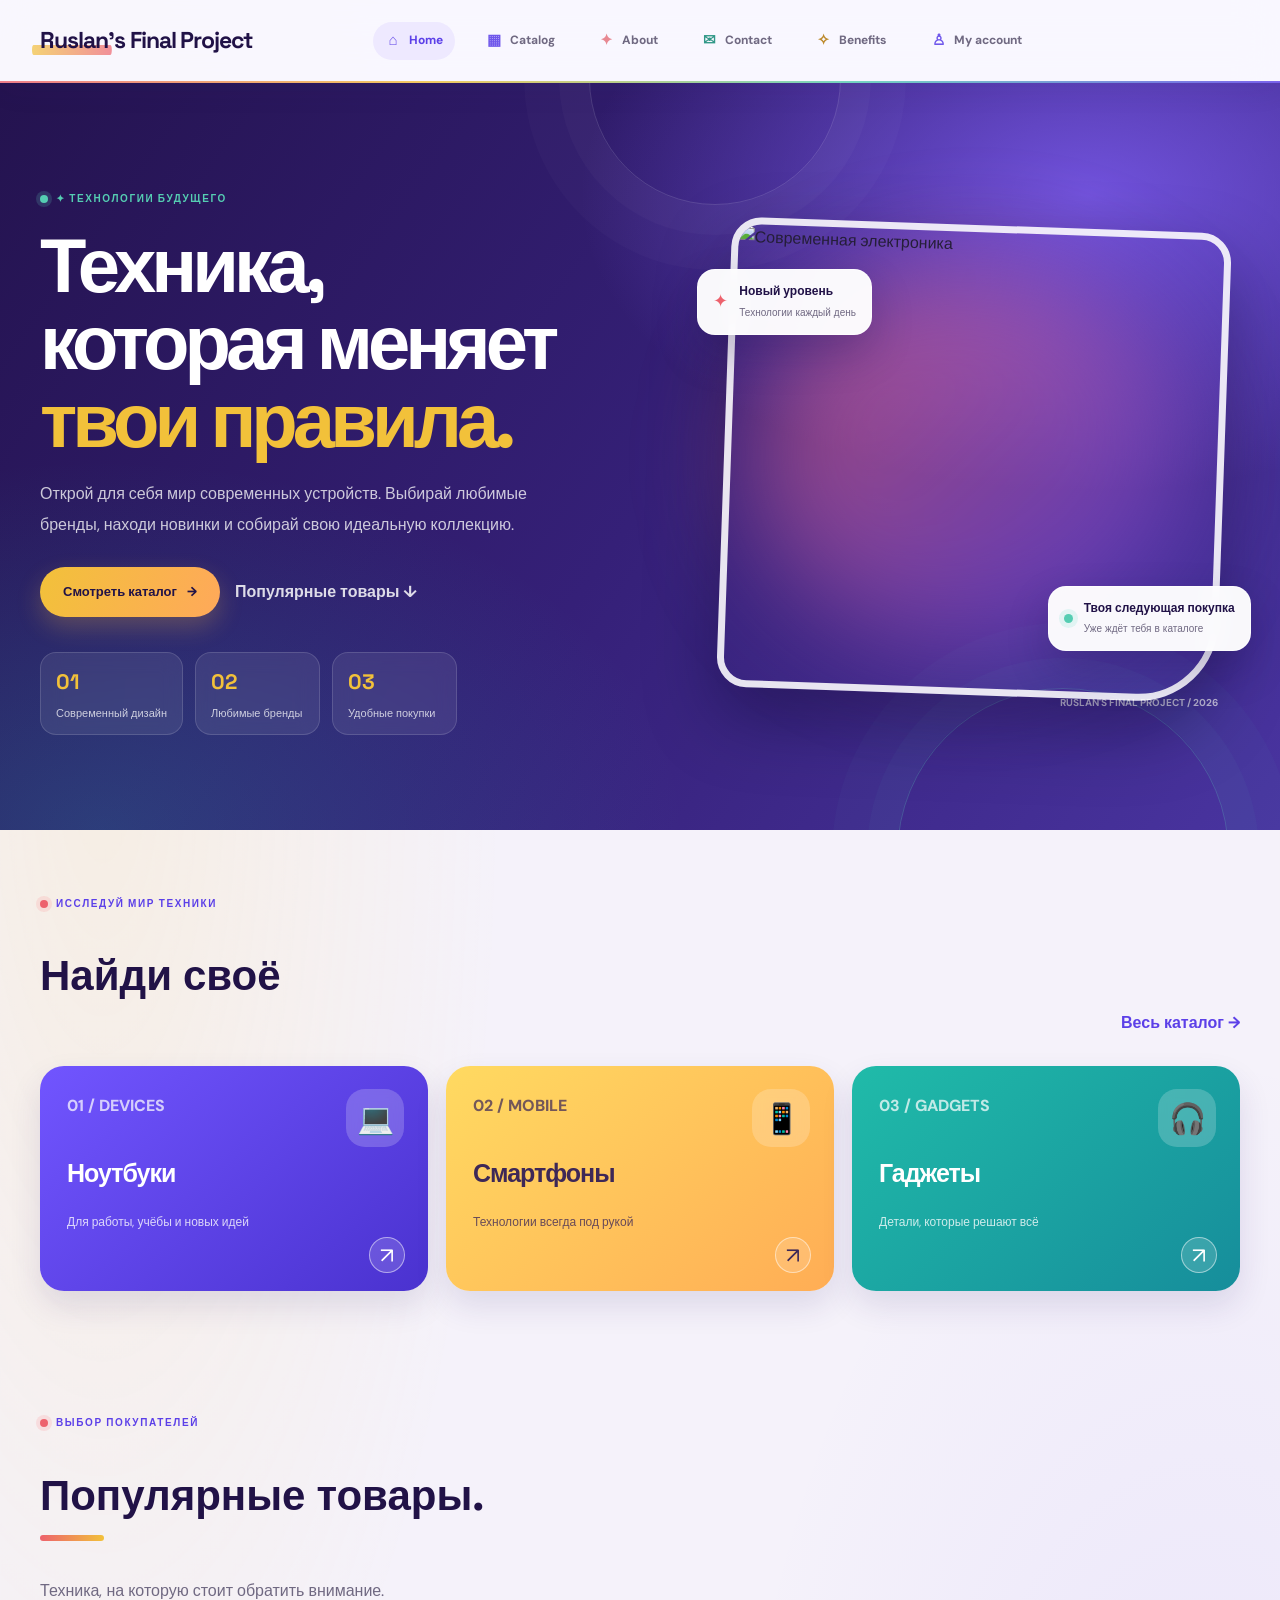
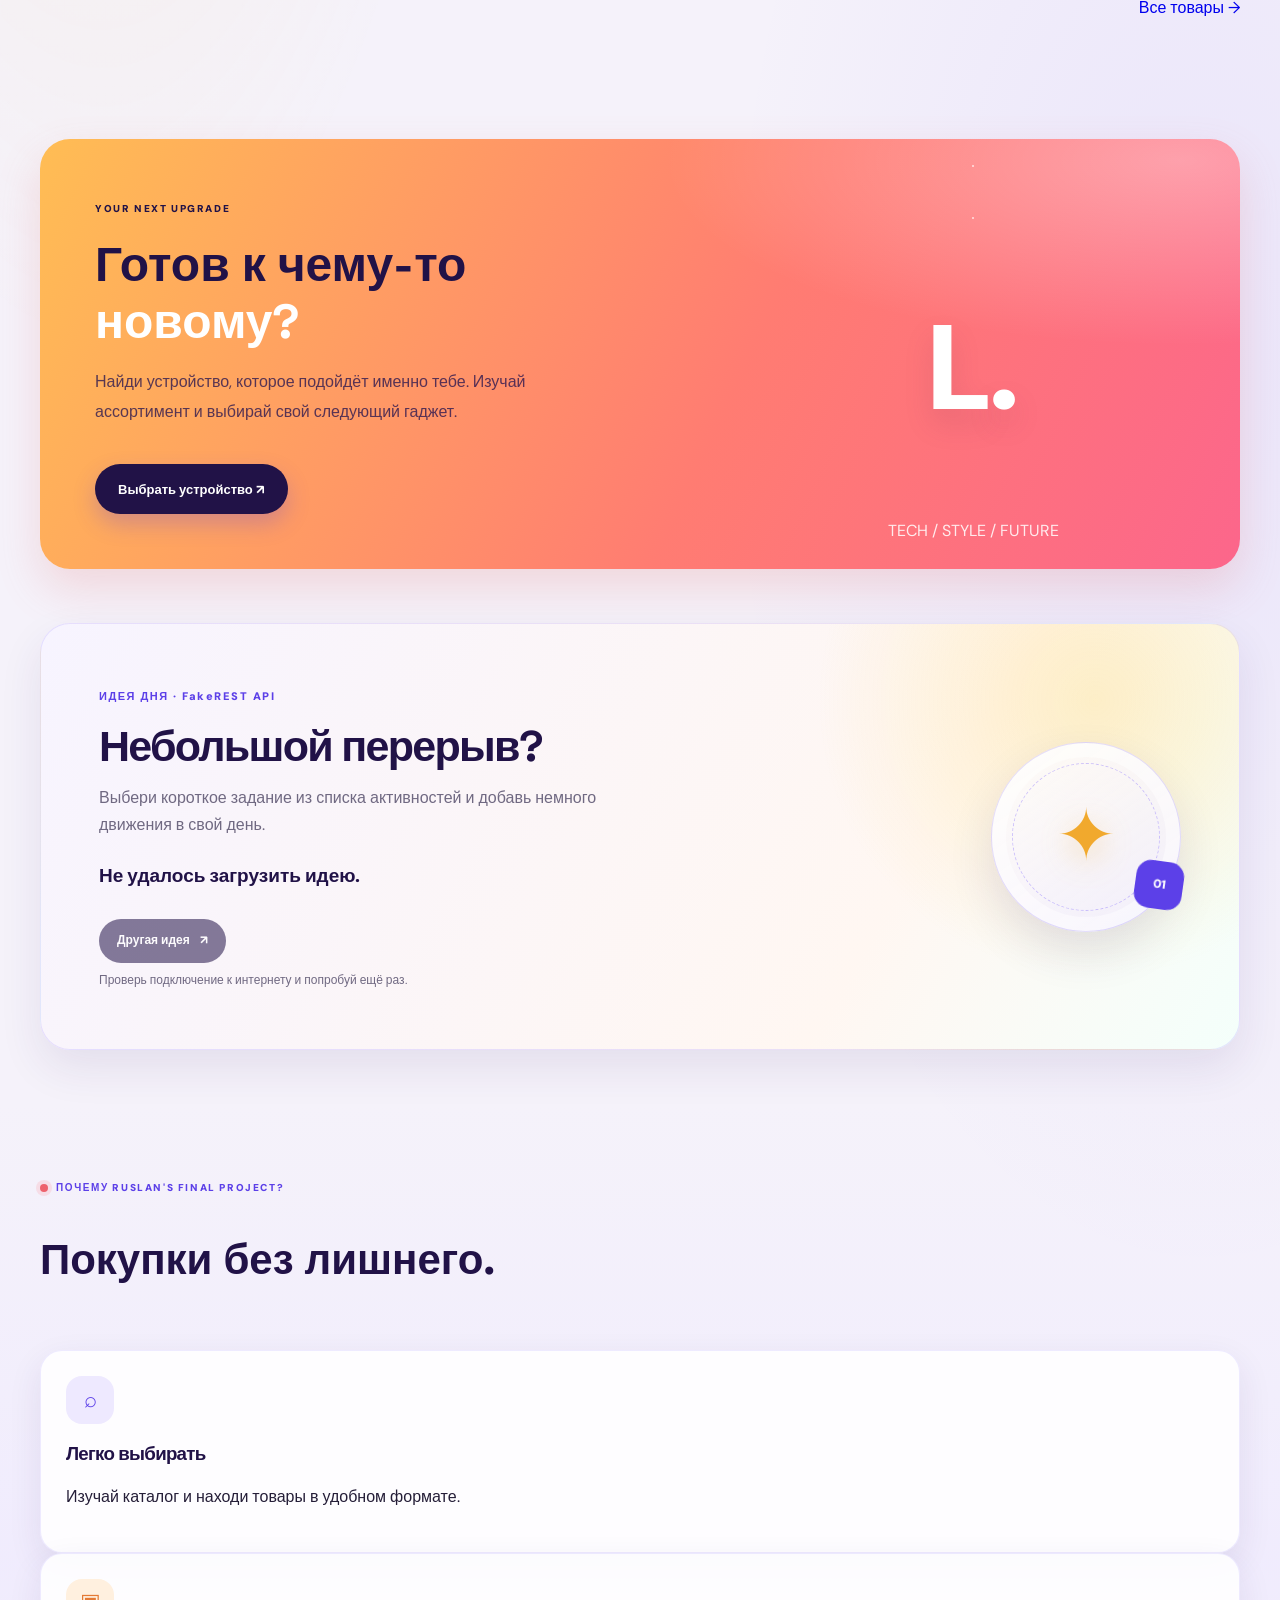
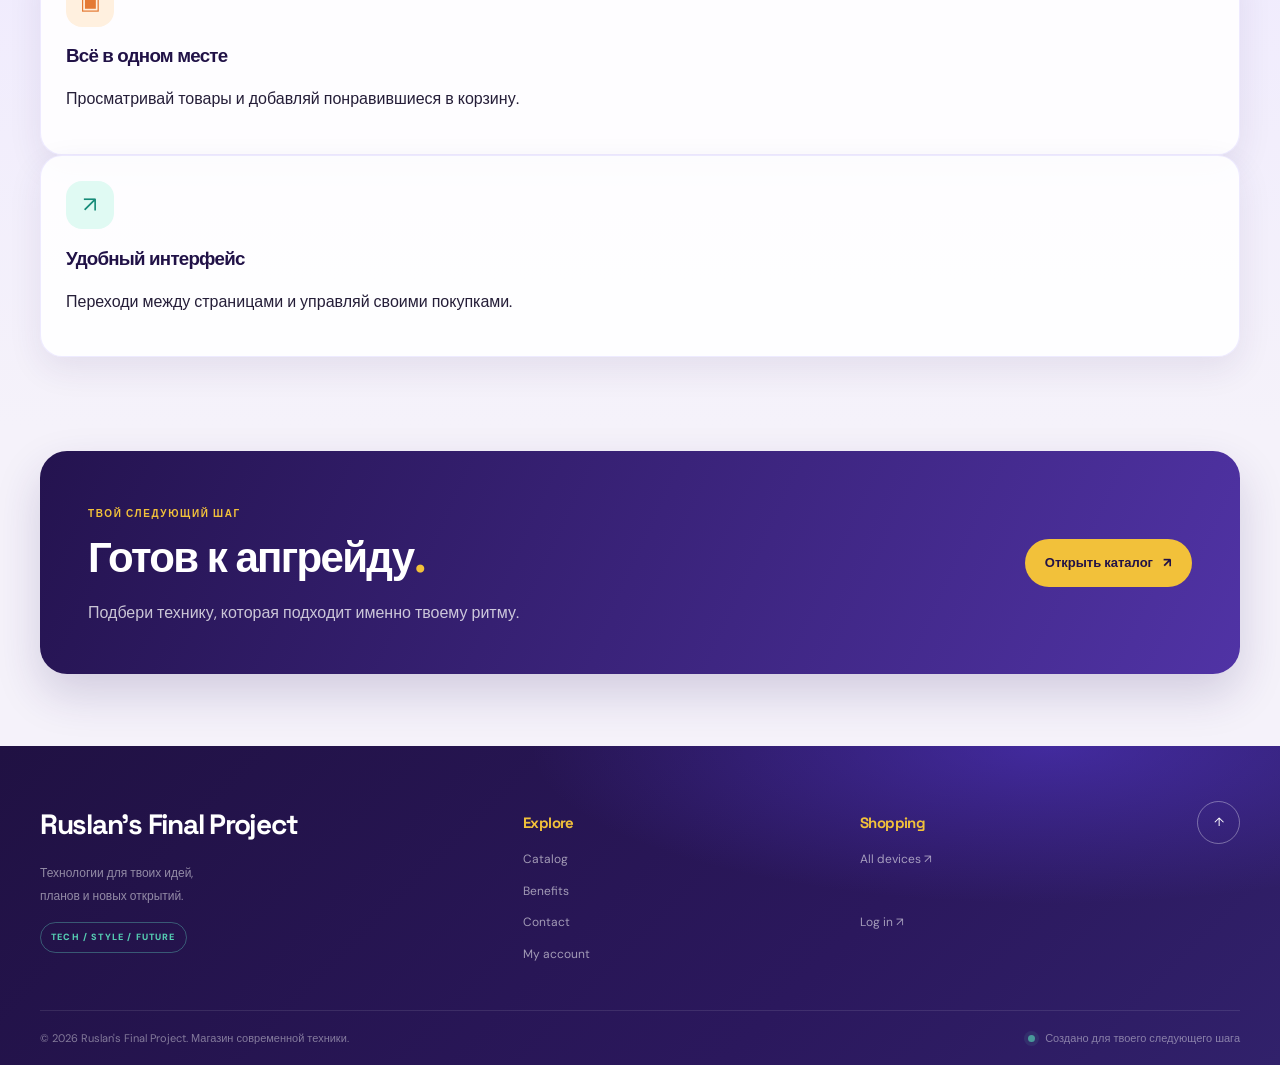
==== commit 27291246: "Add files via upload" ====
--- a/index.html
+++ b/index.html
@@ -14,10 +14,10 @@
     <header class="header" id="top">
         <div class="container header_inner">
 
-            <a href="home.html" class="logo">Ruslan's Final Project</a>
+            <a href="index.html" class="logo">Ruslan's Final Project</a>
 
             <nav class="nav" aria-label="Main navigation">
-                <a href="home.html" class="nav_link active">Home</a>
+                <a href="index.html" class="nav_link active">Home</a>
                 <a href="catalog.html" class="nav_link">Catalog</a>
                 <a href="about.html" class="nav_link">About</a>
                 <a href="Shop.html" class="nav_link">Contact</a>
@@ -184,7 +184,7 @@
                     </a>
                 </div>
 
-                <!-- home.js загружает товары сюда -->
+                <!-- index.js загружает товары сюда -->
                 <div class="products" id="products"></div>
 
             </div>
@@ -222,6 +222,31 @@
                     </div>
                 </div>
 
+            </div>
+        </section>
+
+        <section class="activity-section" aria-labelledby="activity-heading">
+            <div class="container">
+                <div class="activity-card">
+                    <div class="activity-card-copy">
+                        <span class="activity-kicker">ИДЕЯ ДНЯ · FakeREST API</span>
+                        <h2 id="activity-heading">Небольшой перерыв?</h2>
+                        <p>Выбери короткое задание из списка активностей и добавь немного движения в свой день.</p>
+                        <div class="activity-prompt" id="activity-prompt" aria-live="polite">
+                            Загружаем идею...
+                        </div>
+                        <div class="activity-meta" id="activity-meta"></div>
+                        <button class="activity-next" id="activity-next" type="button" disabled>
+                            Другая идея <span aria-hidden="true">↗</span>
+                        </button>
+                        <p class="activity-status" id="activity-status" role="status"></p>
+                    </div>
+                    <div class="activity-art" aria-hidden="true">
+                        <span class="activity-art-orbit"></span>
+                        <span class="activity-art-spark">✦</span>
+                        <span class="activity-art-number">01</span>
+                    </div>
+                </div>
             </div>
         </section>
 
@@ -292,7 +317,7 @@
         <div class="container">
             <div class="home-footer-main">
                 <div class="home-footer-brand">
-                    <a href="home.html" class="home-footer-logo">Ruslan's Final Project</a>
+                    <a href="index.html" class="home-footer-logo">Ruslan's Final Project</a>
                     <p>Технологии для твоих идей,<br>планов и новых открытий.</p>
                     <span class="footer-stamp">TECH / STYLE / FUTURE</span>
                 </div>
@@ -300,7 +325,7 @@
                 <nav class="home-footer-nav" aria-label="Explore">
                     <h2>Explore</h2>
                     <a href="catalog.html">Catalog</a>
-                    <a href="home.html#advantages">Benefits</a>
+                    <a href="index.html#advantages">Benefits</a>
                     <a href="Shop.html">Contact</a>
                     <a href="account.html">My account</a>
                 </nav>
@@ -322,7 +347,8 @@
         </div>
     </footer>
 
-    <script src="home.js"></script>
+    <script src="index.js"></script>
+    <script src="activity.js"></script>
     <script src="auth-ui.js"></script>
 </body>
 </html>
--- a/FinalProject.css
+++ b/FinalProject.css
@@ -767,6 +767,25 @@
 
 .form p a {
   font-weight: 800;
+}
+
+.form .login-message {
+  margin: -12px 0 18px;
+  padding: 11px 13px;
+  border: 1px solid #f0b8bf;
+  border-radius: 11px;
+  background: #fff2f3;
+  color: #a72d3b;
+  font-size: 13px;
+  font-weight: 700;
+  line-height: 1.5;
+  text-align: left;
+  opacity: 1;
+}
+
+.form button:disabled {
+  cursor: wait;
+  opacity: .7;
 }
 
 /* ACCOUNT */
@@ -5111,7 +5130,7 @@
   opacity: .88;
 }
 
-.header nav a[href="home.html"]::before {
+.header nav a[href="index.html"]::before {
   content: "⌂";
 }
 
@@ -5731,6 +5750,7 @@
   font-size: 12px;
   line-height: 1.65;
   -webkit-box-orient: vertical;
+  line-clamp: 2;
   -webkit-line-clamp: 2;
 }
 
@@ -6946,6 +6966,167 @@
   }
 }
 
+.activity-section {
+  padding: 54px 0;
+}
+
+.activity-card {
+  position: relative;
+  display: flex;
+  min-height: 300px;
+  align-items: center;
+  justify-content: space-between;
+  gap: 30px;
+  padding: clamp(28px, 5vw, 58px);
+  overflow: hidden;
+  border: 1px solid rgba(101, 70, 255, .13);
+  border-radius: 30px;
+  background:
+    radial-gradient(circle at 88% 18%, rgba(255, 207, 66, .25), transparent 25%),
+    linear-gradient(120deg, #f7f4ff, #fff7f2 70%, #f4fffb);
+  box-shadow: 0 18px 44px rgba(52, 31, 105, .09);
+}
+
+.activity-card-copy {
+  position: relative;
+  z-index: 1;
+  max-width: 620px;
+}
+
+.activity-kicker {
+  color: var(--blue);
+  font-size: 11px;
+  font-weight: 900;
+  letter-spacing: 1.5px;
+}
+
+.activity-card h2 {
+  margin: 12px 0;
+  color: var(--navy);
+  font-size: clamp(28px, 4vw, 43px);
+}
+
+.activity-card-copy > p:not(.activity-status) {
+  max-width: 510px;
+  margin: 0;
+  color: var(--muted);
+  line-height: 1.7;
+}
+
+.activity-prompt {
+  margin-top: 21px;
+  color: var(--navy);
+  font-size: 19px;
+  font-weight: 850;
+}
+
+.activity-meta,
+.activity-status {
+  margin: 8px 0 0;
+  color: var(--muted);
+  font-size: 12px;
+}
+
+.activity-next {
+  display: inline-flex;
+  min-height: 44px;
+  align-items: center;
+  gap: 10px;
+  margin-top: 20px;
+  padding: 0 18px;
+  border: 0;
+  border-radius: 999px;
+  background: var(--navy);
+  color: white;
+  font-size: 12px;
+  font-weight: 850;
+  transition: transform var(--fx-speed), background var(--fx-speed);
+}
+
+.activity-next:hover:not(:disabled) {
+  background: var(--blue);
+  transform: translateY(-2px);
+}
+
+.activity-next:disabled {
+  cursor: wait;
+  opacity: .55;
+}
+
+.activity-art {
+  position: relative;
+  display: grid;
+  width: 190px;
+  height: 190px;
+  flex: 0 0 190px;
+  place-items: center;
+  border: 1px solid rgba(101, 70, 255, .16);
+  border-radius: 50%;
+  background: linear-gradient(145deg, rgba(255, 255, 255, .82), rgba(238, 233, 255, .72));
+  box-shadow: 0 20px 45px rgba(52, 31, 105, .12), inset 0 0 0 14px rgba(255, 255, 255, .45);
+}
+
+.activity-art-orbit {
+  position: absolute;
+  inset: 20px;
+  border: 1px dashed rgba(101, 70, 255, .3);
+  border-radius: 50%;
+}
+
+.activity-art-spark {
+  color: #f1a92d;
+  font-size: 72px;
+  filter: drop-shadow(0 9px 15px rgba(241, 169, 45, .3));
+}
+
+.activity-art-number {
+  position: absolute;
+  right: -3px;
+  bottom: 22px;
+  display: grid;
+  width: 48px;
+  height: 48px;
+  place-items: center;
+  border-radius: 15px;
+  background: var(--blue);
+  color: white;
+  font-size: 12px;
+  font-weight: 900;
+  transform: rotate(8deg);
+}
+
+@media (max-width: 680px) {
+  .activity-section {
+    padding: 30px 0;
+  }
+
+  .activity-card {
+    min-height: 0;
+    padding: 27px 22px;
+    border-radius: 24px;
+  }
+
+  .activity-art {
+    position: absolute;
+    top: 16px;
+    right: -45px;
+    width: 130px;
+    height: 130px;
+    opacity: .42;
+  }
+
+  .activity-art-spark {
+    font-size: 52px;
+  }
+
+  .activity-art-number {
+    right: 20px;
+    bottom: 3px;
+    width: 38px;
+    height: 38px;
+  }
+}
+
 .header nav a.account-nav-link::before {
   display: none;
   content: none;
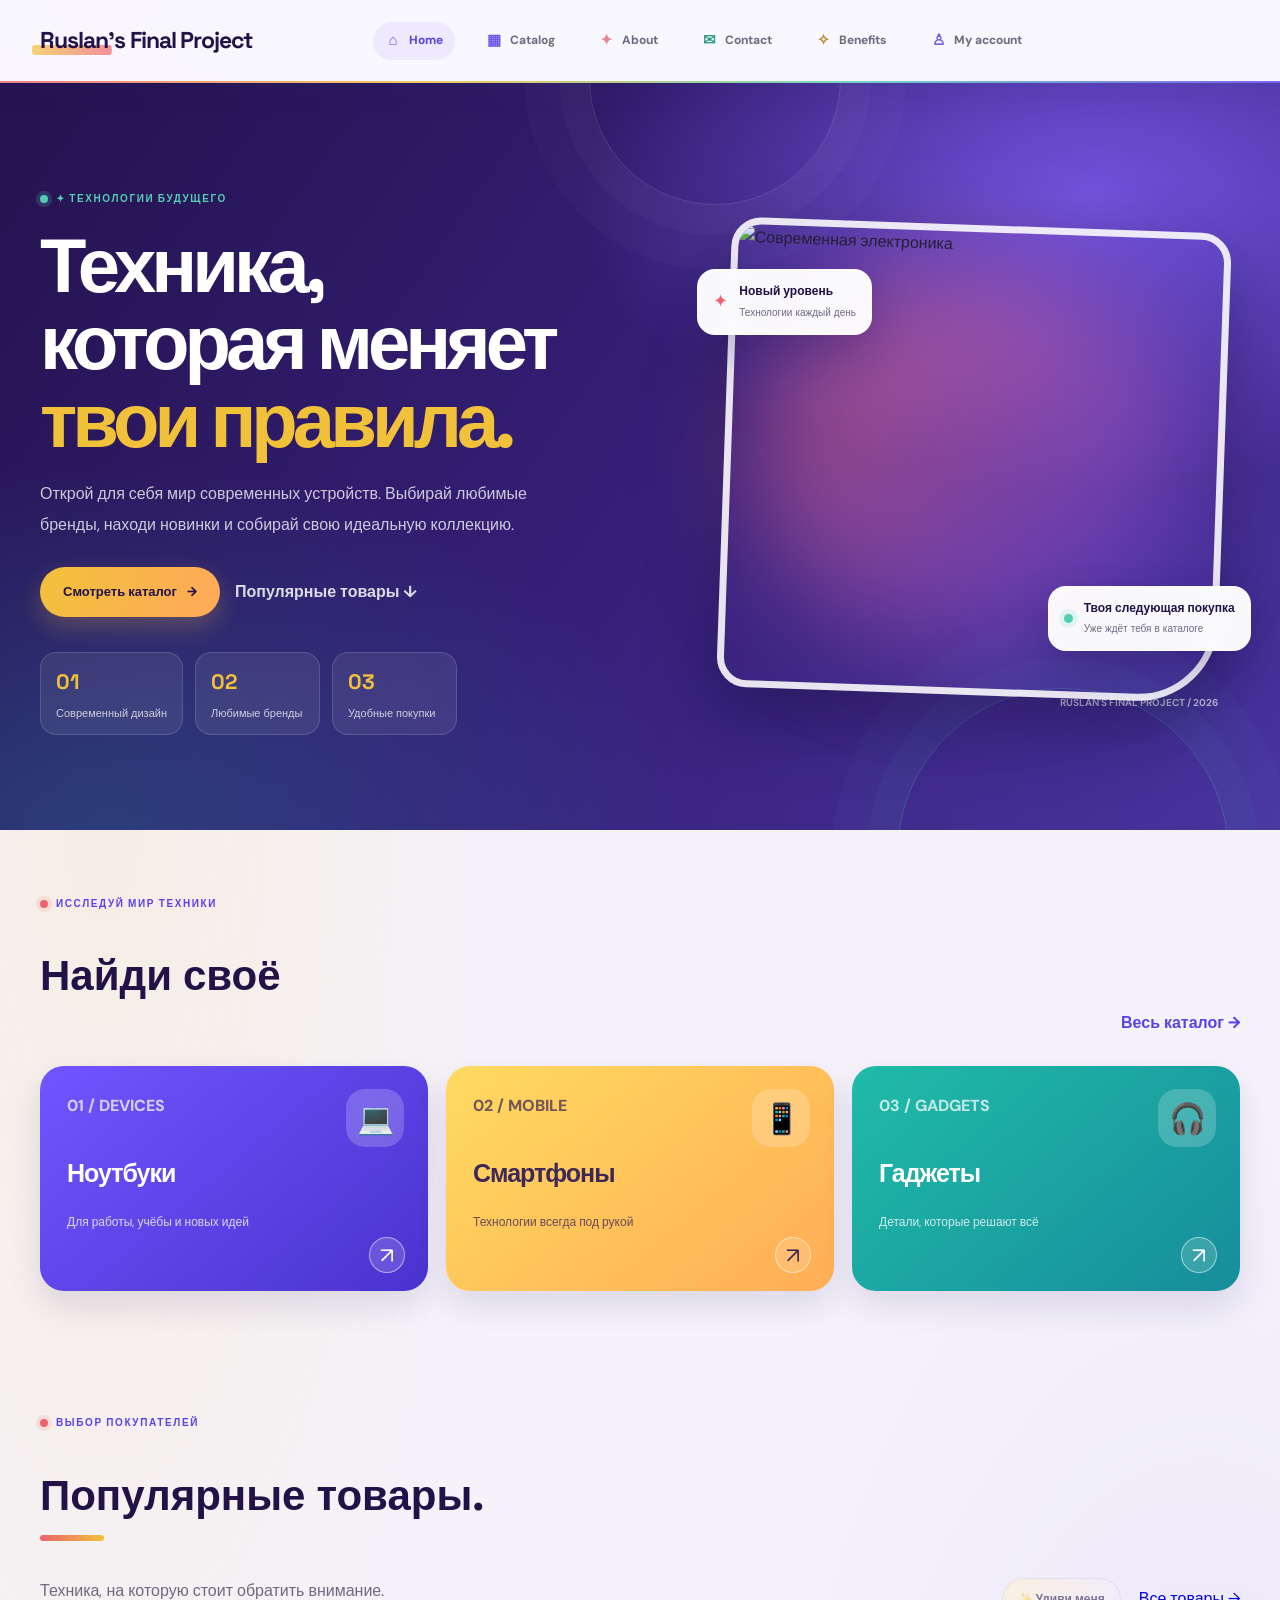
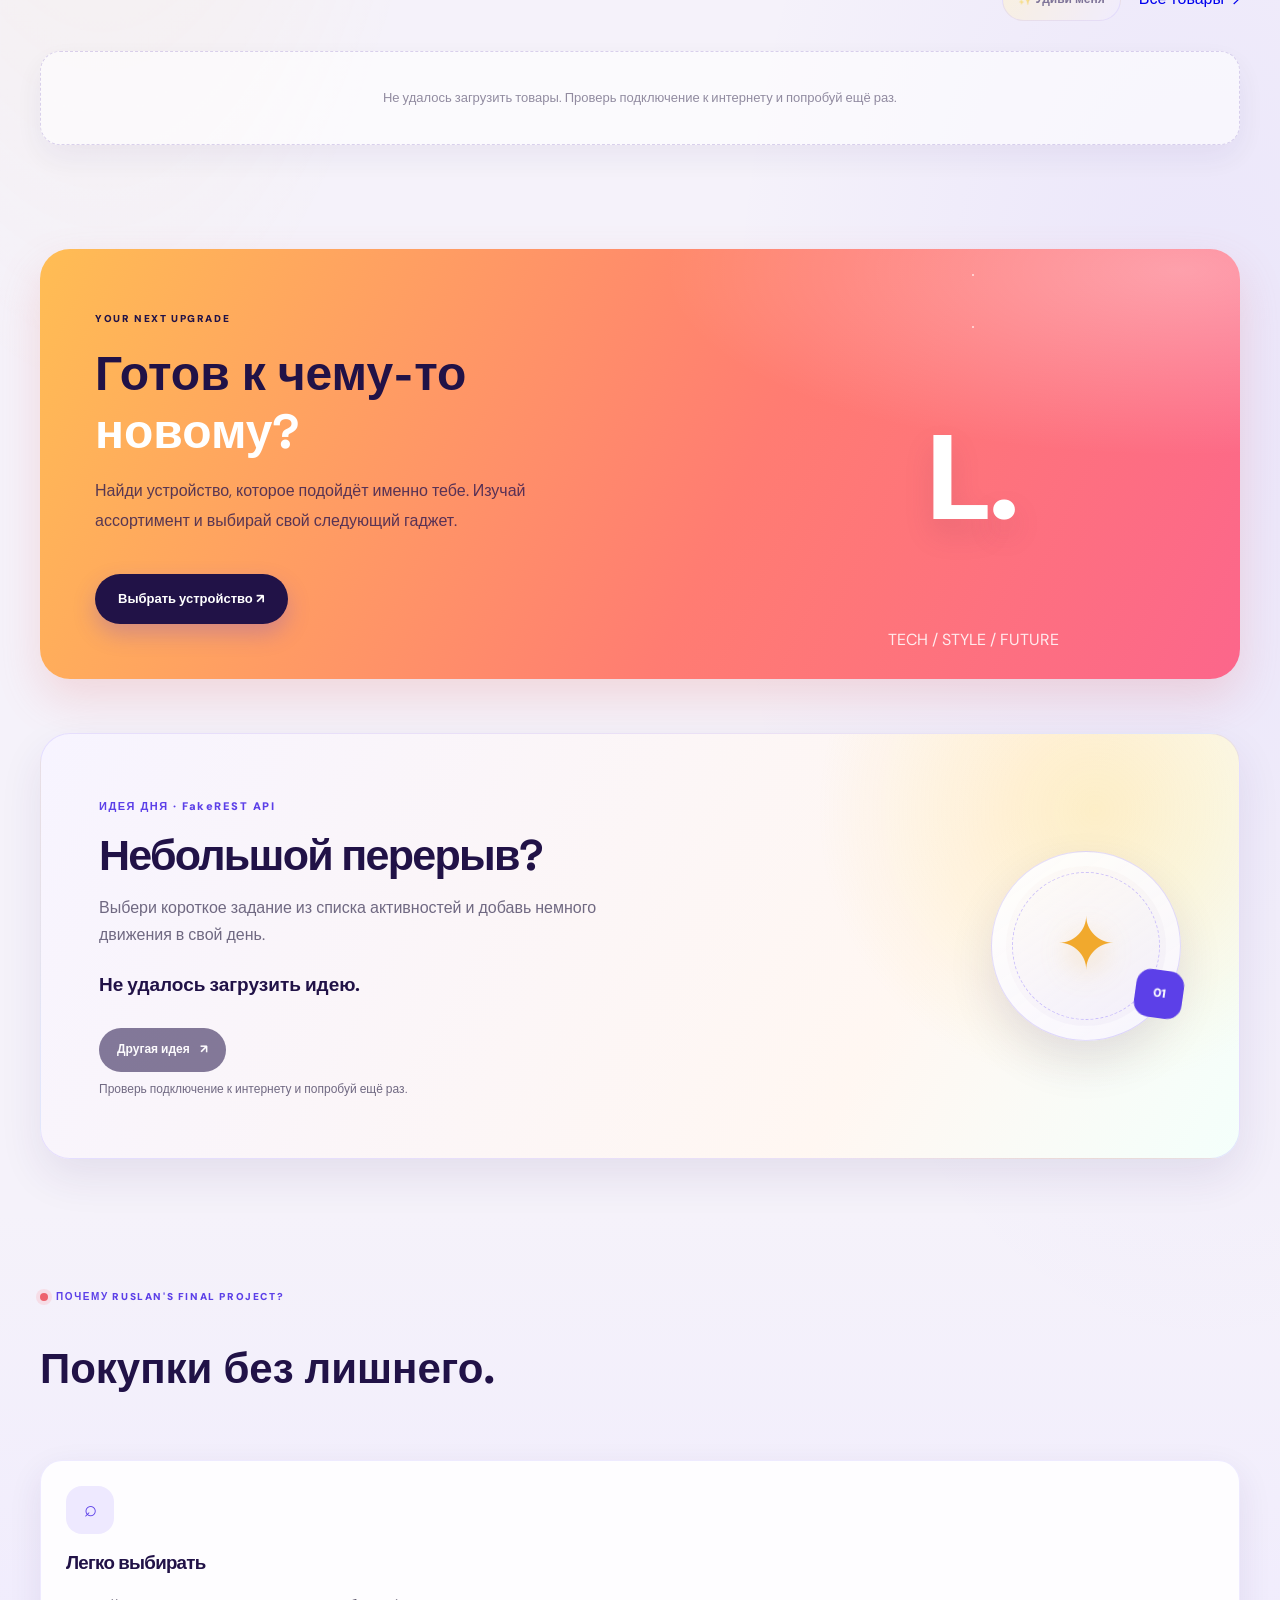
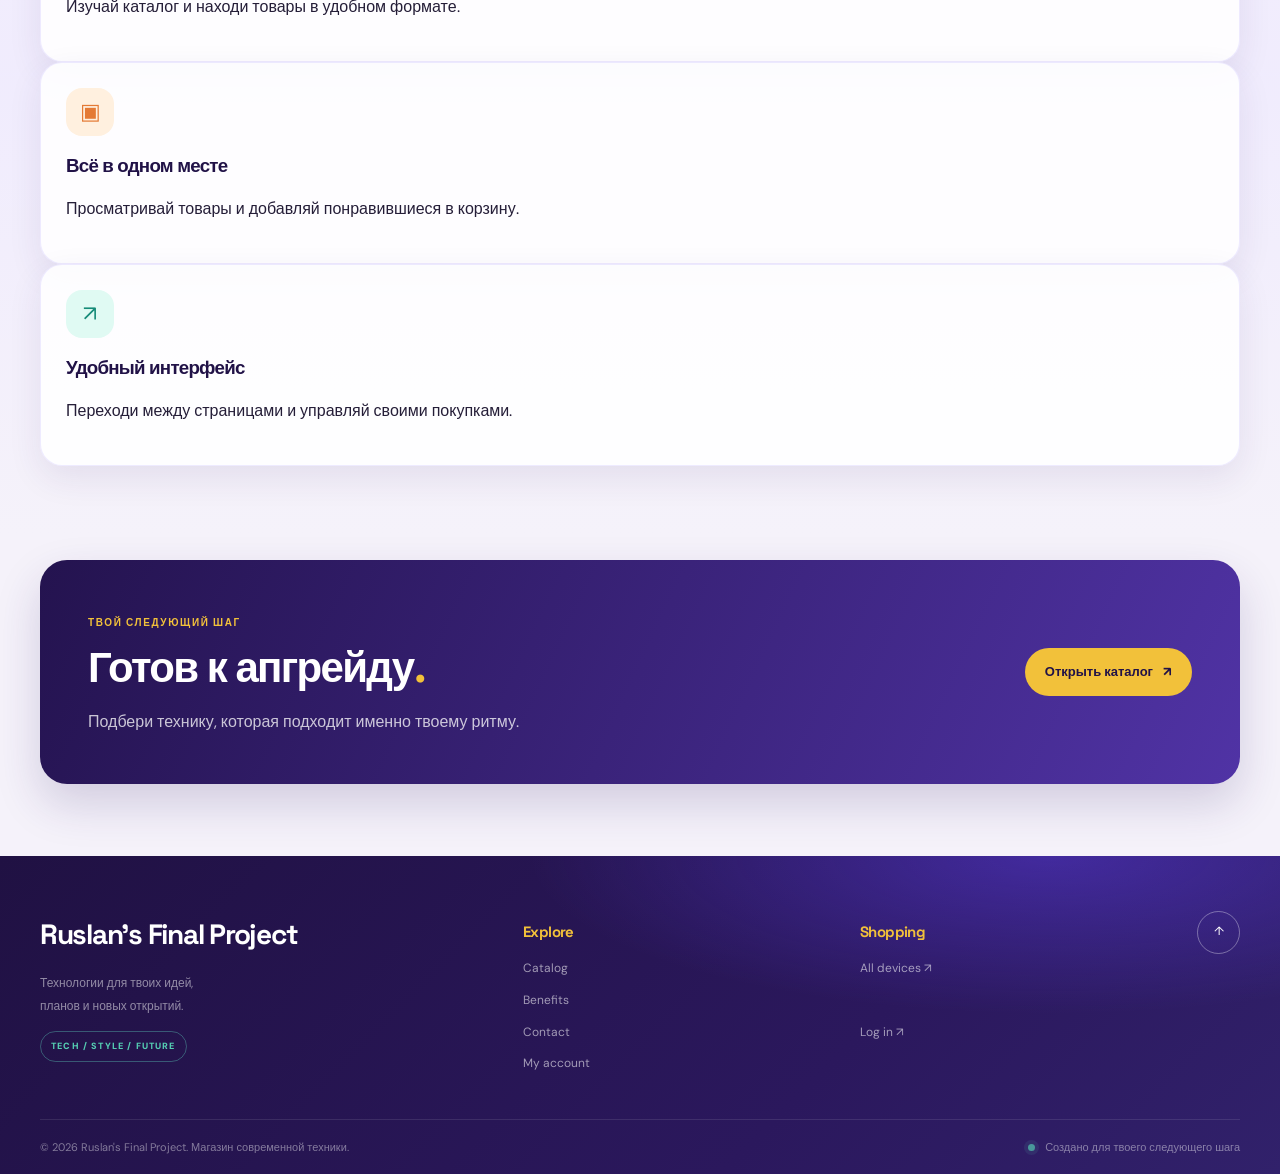
==== commit 5c8ff255: "Add files via upload" ====
--- a/index.html
+++ b/index.html
@@ -179,13 +179,19 @@
                         </p>
                     </div>
 
-                    <a href="catalog.html" class="all-products">
-                        Все товары <span>→</span>
-                    </a>
+                    <div class="home-product-actions">
+                        <button class="home-surprise-button" id="surprise-product" type="button" disabled>
+                            ✨ Удиви меня
+                        </button>
+                        <a href="catalog.html" class="all-products">
+                            Все товары <span>→</span>
+                        </a>
+                    </div>
                 </div>
 
                 <!-- index.js загружает товары сюда -->
                 <div class="products" id="products"></div>
+                <p class="visually-hidden" id="products-status" role="status" aria-live="polite"></p>
 
             </div>
         </section>
--- a/FinalProject.css
+++ b/FinalProject.css
@@ -6970,6 +6970,33 @@
   padding: 54px 0;
 }
 
+.home-product-actions {
+  display: flex;
+  align-items: center;
+  gap: 18px;
+}
+
+.home-surprise-button {
+  padding: 11px 15px;
+  border: 1px solid rgba(101, 70, 255, .18);
+  border-radius: 999px;
+  background: linear-gradient(120deg, #fff3c9, #f2edff);
+  color: var(--navy);
+  font-size: 12px;
+  font-weight: 850;
+  transition: transform var(--fx-speed), box-shadow var(--fx-speed);
+}
+
+.home-surprise-button:hover:not(:disabled) {
+  transform: translateY(-2px);
+  box-shadow: 0 8px 20px rgba(52, 31, 105, .12);
+}
+
+.home-surprise-button:disabled {
+  cursor: wait;
+  opacity: .55;
+}
+
 .activity-card {
   position: relative;
   display: flex;
@@ -7096,6 +7123,21 @@
 }
 
 @media (max-width: 680px) {
+  .header_inner,
+  .header-inner {
+    width: calc(100% - 36px);
+  }
+
+  .home-product-actions {
+    align-items: flex-start;
+    flex-direction: column;
+    gap: 10px;
+  }
+
+  .home-surprise-button {
+    padding: 9px 12px;
+  }
+
   .activity-section {
     padding: 30px 0;
   }
